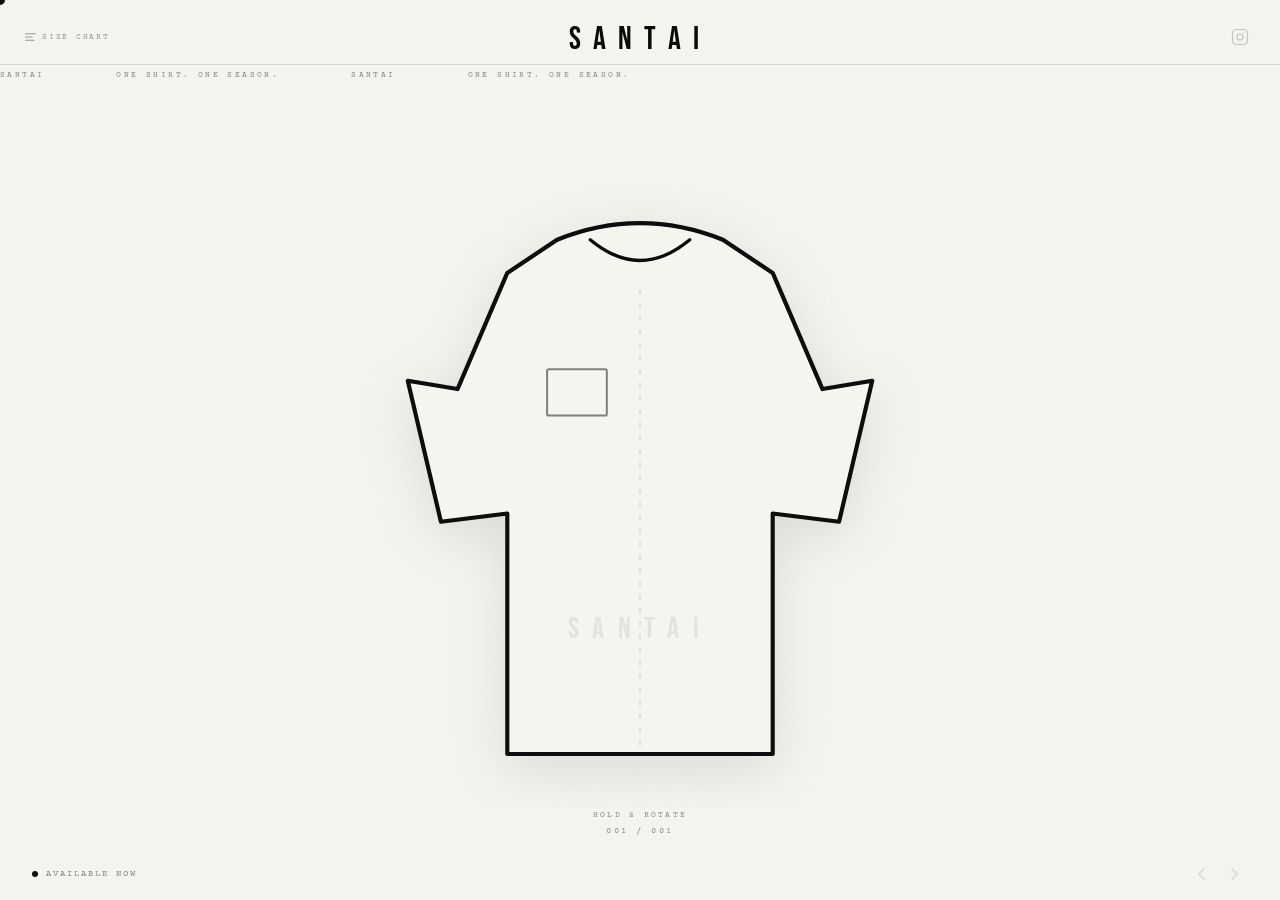
==== index.html @ f837df2d "Update index.html" ====
<!DOCTYPE html>
<html lang="en">
<head>
<meta charset="UTF-8"/>
<meta name="viewport" content="width=device-width, initial-scale=1.0"/>
<title>SANTAI</title>
  <link rel="icon" type="image/png" href="[data-uri]"/>
<link rel="preconnect" href="https://fonts.googleapis.com">
<link rel="preconnect" href="https://fonts.gstatic.com" crossorigin>
<link rel="preconnect" href="https://iddwjrusnkvblezkrqjz.supabase.co">
<link href="https://fonts.googleapis.com/css2?family=Cormorant+Garamond:ital,wght@0,300;0,400;1,300&family=Bebas+Neue&family=Courier+Prime&display=swap" rel="stylesheet" media="print" onload="this.media='all'">
<noscript><link href="https://fonts.googleapis.com/css2?family=Cormorant+Garamond:ital,wght@0,300;0,400;1,300&family=Bebas+Neue&family=Courier+Prime&display=swap" rel="stylesheet"></noscript>
<style>
*,*::before,*::after{box-sizing:border-box;margin:0;padding:0}
:root{--bg:#f5f5f0;--fg:#0a0a0a;--mid:#888;--border:rgba(0,0,0,0.12);--header-h:96px;--footer-h:52px;--ticker-h:22px}
html,body{width:100%;height:100%;overflow:hidden;cursor:none;font-family:'Courier Prime',monospace;background:var(--bg);color:var(--fg)}

#cursor{position:fixed;top:0;left:0;z-index:9999;width:10px;height:10px;background:var(--fg);border-radius:50%;pointer-events:none;transform:translate(-50%,-50%);transition:width .2s,height .2s,background .25s,border .2s}
#cursor.drag{width:44px;height:44px;background:transparent;border:1.5px solid var(--fg)}
#cursor.press{width:5px;height:5px}
@media(pointer:coarse){#cursor{display:none}}

#site-bg-layer{position:fixed;inset:0;z-index:0;background-size:cover;background-position:center;opacity:0;transition:opacity .7s;pointer-events:none}
#site-bg-layer.on{opacity:1}
#hold-bg-layer{position:fixed;inset:0;z-index:1;background-size:cover;background-position:center;opacity:0;transition:opacity .35s;pointer-events:none}
#hold-bg-layer.on{opacity:1}

.grain{position:fixed;inset:0;z-index:2;pointer-events:none;opacity:.032;background-image:url("data:image/svg+xml,%3Csvg viewBox='0 0 256 256' xmlns='http://www.w3.org/2000/svg'%3E%3Cfilter id='n'%3E%3CfeTurbulence type='fractalNoise' baseFrequency='.9' numOctaves='4' stitchTiles='stitch'/%3E%3C/filter%3E%3Crect width='100%25' height='100%25' filter='url(%23n)'/%3E%3C/svg%3E");background-size:128px}

/* ── HEADER ── */
header{
  position:fixed;top:0;left:0;right:0;z-index:200;
  height:var(--header-h);
  display:flex;flex-direction:column;align-items:stretch;justify-content:center;
  gap:0;
  padding:0;
  animation:fadeUp .9s .1s both;
}
.logo-row{
  display:flex;align-items:center;justify-content:center;
  position:relative;
  padding:14px 24px 8px;
}
.logo-wrap{display:flex;align-items:center;justify-content:center}
.logo-text{font-family:'Bebas Neue',sans-serif;font-size:clamp(22px,3vw,32px);letter-spacing:.38em;line-height:1}
.logo-img{max-height:36px;max-width:150px;object-fit:contain;display:none}
.logo-img.show{display:block}
.header-ig{
  position:absolute;right:24px;top:50%;transform:translateY(-50%);
  display:flex;align-items:center;justify-content:center;
  width:32px;height:32px;
  color:var(--fg);opacity:.45;
  transition:opacity .2s;
  cursor:pointer;
  text-decoration:none;
}
.header-ig:hover{opacity:1}
.header-ig svg{display:block;pointer-events:none}
.header-sz{
  position:absolute;left:24px;top:50%;transform:translateY(-50%);
  display:flex;align-items:center;gap:5px;
  font-size:8px;letter-spacing:.22em;text-transform:uppercase;
  color:var(--fg);opacity:.4;
  transition:opacity .2s;
  cursor:pointer;
  text-decoration:none;
  white-space:nowrap;
}
.header-sz:hover{opacity:1}

/* ── HEADER TICKER (inside header, under logo) ── */
.header-ticker-wrap{
  width:100%;overflow:hidden;
  border-top:1px solid var(--border);
  padding:4px 0;
  height:var(--ticker-h);
  display:flex;align-items:center;
  pointer-events:none;
}
.header-ticker-track{display:flex;gap:72px;animation:ticker 22s linear infinite;width:max-content}
.header-ticker-item{font-size:8px;letter-spacing:.3em;text-transform:uppercase;color:var(--mid);white-space:nowrap}

/* ── FOOTER ── */
footer{
  position:fixed;bottom:0;left:0;right:0;z-index:200;
  height:var(--footer-h);
  display:flex;align-items:center;justify-content:space-between;
  padding:0 32px;
  animation:fadeUp .9s .5s both;
}
.avail-wrap{display:flex;align-items:center;gap:8px;font-size:9px;letter-spacing:.22em;text-transform:uppercase;color:var(--mid)}
.avail-dot{width:6px;height:6px;border-radius:50%;background:var(--fg);animation:blink 2s infinite;flex-shrink:0}
@keyframes blink{0%,100%{opacity:1}50%{opacity:.15}}
.dots{display:flex;gap:8px;align-items:center}
.dot{width:5px;height:5px;border-radius:50%;background:var(--fg);opacity:.22;transition:opacity .3s,transform .3s;cursor:none}
.dot.active{opacity:1;transform:scale(1.5)}

/* ── ARROW NAV ── */
.nav-wrap{display:flex;align-items:center;gap:16px}
.nav-arrows{display:flex;align-items:center;gap:4px}
.nav-btn{
  background:none;border:none;padding:0;
  width:28px;height:28px;
  display:flex;align-items:center;justify-content:center;
  cursor:none;color:var(--fg);
  opacity:.35;transition:opacity .2s;
  flex-shrink:0;
}
.nav-btn:hover{opacity:1}
.nav-btn:disabled{opacity:.12;cursor:not-allowed}
.nav-btn svg{display:block;pointer-events:none}

/* ── STAGE ── */
.stage{
  position:fixed;
  top:var(--header-h);
  left:0;right:0;
  bottom:var(--footer-h);
  z-index:10;
  overflow:hidden;
  animation:fadeUp 1.1s .3s both;
}
.swipe-cont{
  width:100%;height:100%;
  position:relative;overflow:hidden;
  display:flex;align-items:center;
}
.track{
  display:flex;
  align-items:center;
  height:100%;
  will-change:transform;
}

/* ── SLIDE ── */
.slide{
  flex-shrink:0;
  height:100%;
  overflow:hidden;
  display:flex;
  align-items:center;
  justify-content:center;
}

/* ── SHIRT WRAPPER ── */
.shirt-section{
  width:100%;
  height:100%;
  min-height:100%;
  display:flex;
  align-items:center;
  justify-content:center;
  flex-shrink:0;
  position:relative;
}
.shirt-wrap{
  position:relative;
  height:calc(100vh - var(--header-h) - var(--footer-h));
  width:min(100vw, calc((100vh - var(--header-h) - var(--footer-h)) * 0.75));
  max-width:800px;
  user-select:none;
}
.shirt-img{
  position:absolute;inset:0;
  width:100%;height:100%;
  object-fit:contain;display:block;
  pointer-events:none;
  transition:none;
  filter:none;
  will-change:transform;
}
.shirt-front{
  position:absolute;inset:0;
  width:100%;height:100%;
  object-fit:contain;display:block;
  pointer-events:none;
  will-change:transform;
}
.shirt-back{
  position:absolute;inset:0;
  width:100%;height:100%;
  object-fit:contain;display:block;
  pointer-events:none;
  opacity:0;
  will-change:transform;
}
.shirt-wrap.held .shirt-img,
.shirt-wrap.held .shirt-front,
.shirt-wrap.held .shirt-back{
  filter:brightness(.9);
}
.ring{display:none}
.deg-el{
  position:absolute;bottom:-28px;left:50%;transform:translateX(-50%);
  font-size:9px;letter-spacing:.2em;color:var(--mid);text-transform:uppercase;
  opacity:0;transition:opacity .3s;white-space:nowrap;pointer-events:none;
}
.shirt-wrap.dragging .deg-el{opacity:1}

/* article counter — absolute inside shirt-wrap at bottom */
.art-counter{
  position:absolute;
  bottom:12px;
  left:50%;transform:translateX(-50%);
  font-size:9px;letter-spacing:.28em;text-transform:uppercase;color:var(--mid);
  white-space:nowrap;pointer-events:none;
  transition:opacity .3s;
  z-index:5;
}
.shirt-wrap.dragging .art-counter{opacity:0}

/* ── SIZE CHART — desktop table ── */
.sz{width:100%;border-collapse:collapse;font-size:9px;letter-spacing:.15em;text-transform:uppercase;color:rgba(245,245,240,.7)}
.sz th{border-bottom:1px solid rgba(245,245,240,.18);padding:5px 0;text-align:left;font-weight:normal;color:rgba(245,245,240,.38)}
.sz td{padding:5px 0;border-bottom:1px solid rgba(245,245,240,.07)}
.sz tr:last-child td{border-bottom:none}
.sz-cards{display:none}

/* ── SIZE CHART — mobile stacked cards ── */
@media(max-width:540px){
  .sz{display:none}
  .sz-cards{
    display:flex;flex-wrap:wrap;gap:6px;width:100%;
  }
  .sz-card{
    flex:1 1 calc(50% - 6px);
    border:1px solid rgba(245,245,240,.15);
    padding:8px 10px;
    min-width:0;
  }
  .sz-card-size{
    font-family:'Bebas Neue',sans-serif;
    font-size:16px;letter-spacing:.2em;
    color:rgba(245,245,240,.9);
    line-height:1;margin-bottom:5px;
  }
  .sz-card-row{
    font-size:8px;letter-spacing:.15em;text-transform:uppercase;
    color:rgba(245,245,240,.45);
    display:flex;justify-content:space-between;
    padding:2px 0;
  }
  .sz-card-row span:last-child{color:rgba(245,245,240,.75)}
}

/* ── DETAIL PANEL (overlay on shirt, shown on hold) ── */
.detail-panel{
  position:absolute;inset:0;
  display:flex;flex-direction:column;justify-content:flex-end;
  padding:26px;
  background:linear-gradient(to top,rgba(10,10,10,.83) 0%,rgba(10,10,10,0) 65%);
  opacity:0;pointer-events:none;
  transition:opacity .25s;
  overflow-y:auto;
}
.shirt-wrap.held .detail-panel{opacity:1}
.p-title{font-family:'Bebas Neue',sans-serif;font-size:clamp(22px,4vw,32px);letter-spacing:.25em;color:#f5f5f0;line-height:1;margin-bottom:4px}
.p-sub{font-size:9px;letter-spacing:.22em;text-transform:uppercase;color:rgba(245,245,240,.5);margin-bottom:14px}
.p-desc{font-family:'Cormorant Garamond',serif;font-size:13px;line-height:1.65;color:rgba(245,245,240,.85);margin-bottom:16px}
.sz{width:100%;border-collapse:collapse;font-size:9px;letter-spacing:.15em;text-transform:uppercase;color:rgba(245,245,240,.7)}
.sz th{border-bottom:1px solid rgba(245,245,240,.18);padding:5px 0;text-align:left;font-weight:normal;color:rgba(245,245,240,.38)}
.sz td{padding:5px 0;border-bottom:1px solid rgba(245,245,240,.07)}
.sz tr:last-child td{border-bottom:none}

@keyframes ticker{from{transform:translateX(0)}to{transform:translateX(-50%)}}

/* ── HOLD ROTATE HINT ── */
.hold-hint{
  position:absolute;
  bottom:28px;left:50%;transform:translateX(-50%);
  font-size:8px;letter-spacing:.28em;text-transform:uppercase;
  color:var(--mid);white-space:nowrap;pointer-events:none;
  animation:hintBlink 3s ease-in-out infinite;
  transition:opacity .6s ease;
}
.hold-hint.hidden{opacity:0;pointer-events:none}
@keyframes hintBlink{0%,100%{opacity:.35}50%{opacity:.12}}
@keyframes fadeUp{from{opacity:0;transform:translateY(16px)}to{opacity:1;transform:translateY(0)}}

/* ── LOADING ── */
#loading-screen{position:fixed;inset:0;z-index:2000;background:var(--bg);display:flex;flex-direction:column;align-items:center;justify-content:center;gap:16px;transition:opacity .6s}
#loading-screen.fade{opacity:0;pointer-events:none}
.loading-logo{font-family:'Bebas Neue',sans-serif;font-size:32px;letter-spacing:.4em;color:var(--fg)}
.loading-bar-wrap{width:120px;height:1px;background:rgba(0,0,0,.1)}
.loading-bar{height:1px;background:var(--fg);width:0%;transition:width .4s ease}

/* ── PASSWORD GATE ── */
#pw-gate{position:fixed;inset:0;z-index:1000;background:#0a0a0a;display:none;flex-direction:column;align-items:center;justify-content:center}
#pw-gate.open{display:flex}
.pw-logo{font-family:'Bebas Neue',sans-serif;font-size:28px;letter-spacing:.4em;color:#f5f5f0;margin-bottom:8px}
.pw-sub{font-size:8px;letter-spacing:.3em;text-transform:uppercase;color:#444;margin-bottom:48px}
.pw-field{background:rgba(255,255,255,.05);border:1px solid rgba(255,255,255,.15);color:#f5f5f0;padding:12px 18px;font-family:'Courier Prime',monospace;font-size:14px;outline:none;width:260px;text-align:center;letter-spacing:.15em;transition:border-color .2s}
.pw-field:focus{border-color:rgba(255,255,255,.5)}
.pw-btn{margin-top:14px;width:260px;padding:13px;background:#f5f5f0;color:#0a0a0a;border:none;font-family:'Bebas Neue',sans-serif;font-size:15px;letter-spacing:.3em;cursor:pointer;transition:opacity .2s}
.pw-btn:hover{opacity:.8}
.pw-err{font-size:9px;letter-spacing:.2em;text-transform:uppercase;color:#e74c3c;margin-top:12px;opacity:0;transition:opacity .3s}
.pw-err.show{opacity:1}

/* ── CMS ── */
#cms-overlay{position:fixed;inset:0;z-index:600;display:none;align-items:stretch}
#cms-overlay.open{display:flex}
#cms-backdrop{flex:1;background:rgba(0,0,0,.45);backdrop-filter:blur(4px);cursor:none}
#cms-panel{width:min(460px,96vw);background:#0a0a0a;color:#f5f5f0;overflow-y:auto;padding:40px 32px 80px;animation:slideIn .35s ease}
@keyframes slideIn{from{transform:translateX(100%)}to{transform:translateX(0)}}
.cms-hdr{display:flex;align-items:center;justify-content:space-between;margin-bottom:36px}
.cms-ttl{font-family:'Bebas Neue',sans-serif;font-size:22px;letter-spacing:.3em}
.cms-x{background:none;border:none;color:#f5f5f0;font-size:20px;cursor:pointer;opacity:.5;transition:opacity .2s;font-family:'Courier Prime',monospace}
.cms-x:hover{opacity:1}
.cms-sec{margin-bottom:28px}
.cms-sec-lbl{font-size:8px;letter-spacing:.3em;text-transform:uppercase;color:#888;margin-bottom:12px;border-bottom:1px solid rgba(255,255,255,.08);padding-bottom:8px}
.cms-fld{margin-bottom:14px}
.cms-fld label{display:block;font-size:9px;letter-spacing:.2em;text-transform:uppercase;color:#888;margin-bottom:5px}
.cms-fld input[type=text],.cms-fld textarea,.cms-fld input[type=password]{width:100%;background:rgba(255,255,255,.05);border:1px solid rgba(255,255,255,.12);color:#f5f5f0;padding:9px 11px;font-family:'Courier Prime',monospace;font-size:12px;outline:none;resize:vertical;transition:border-color .2s}
.cms-fld input:focus,.cms-fld textarea:focus{border-color:rgba(255,255,255,.4)}
.cms-select{width:100%;background:#1a1a1a;border:1px solid rgba(255,255,255,.2);color:#f5f5f0;padding:9px 11px;font-family:'Courier Prime',monospace;font-size:12px;outline:none;cursor:pointer;appearance:none;-webkit-appearance:none;background-image:url("data:image/svg+xml,%3Csvg xmlns='http://www.w3.org/2000/svg' width='12' height='8' viewBox='0 0 12 8'%3E%3Cpath d='M1 1l5 5 5-5' stroke='%23888' stroke-width='1.5' fill='none' stroke-linecap='round'/%3E%3C/svg%3E");background-repeat:no-repeat;background-position:right 12px center;padding-right:32px;}
.cms-select:focus{border-color:rgba(255,255,255,.4)}
.cms-select option{background:#1a1a1a;color:#f5f5f0;padding:8px}
.compress-note{font-size:8px;letter-spacing:.1em;color:#555;margin-top:4px}
.up-btn{display:flex;align-items:center;gap:10px;background:rgba(255,255,255,.06);border:1px dashed rgba(255,255,255,.2);color:#f5f5f0;padding:11px 16px;font-family:'Courier Prime',monospace;font-size:10px;letter-spacing:.15em;text-transform:uppercase;cursor:pointer;width:100%;justify-content:center;transition:background .2s,border-color .2s}
.up-btn:hover{background:rgba(255,255,255,.1);border-color:rgba(255,255,255,.4)}
.up-btn input{display:none}
.prev-thumb{width:100%;height:110px;object-fit:cover;margin-top:8px;border:1px solid rgba(255,255,255,.08);display:none}
.prev-thumb.show{display:block}
.art-tabs{display:flex;gap:6px;margin-bottom:14px;flex-wrap:wrap}
.art-tab{font-size:8px;letter-spacing:.2em;text-transform:uppercase;padding:5px 12px;border:1px solid rgba(255,255,255,.15);background:none;color:#888;cursor:pointer;transition:all .2s}
.art-tab.active{background:#f5f5f0;color:#0a0a0a;border-color:#f5f5f0}
.art-sort-row{display:flex;align-items:center;gap:4px;margin-bottom:14px;flex-wrap:wrap}
.art-sort-item{display:flex;align-items:center;gap:0;border:1px solid rgba(255,255,255,.15);overflow:hidden}
.art-sort-label{font-size:8px;letter-spacing:.15em;text-transform:uppercase;color:#888;padding:5px 10px;cursor:pointer;transition:all .2s;white-space:nowrap}
.art-sort-label.active{background:#f5f5f0;color:#0a0a0a}
.sort-btn{background:none;border:none;border-left:1px solid rgba(255,255,255,.15);color:#888;padding:5px 7px;cursor:pointer;font-size:10px;line-height:1;transition:color .2s}
.sort-btn:hover{color:#f5f5f0}
.sort-btn:disabled{opacity:.2;cursor:not-allowed}
.add-art-btn{width:100%;padding:9px;background:none;color:#888;border:1px dashed rgba(255,255,255,.15);font-family:'Courier Prime',monospace;font-size:9px;letter-spacing:.2em;text-transform:uppercase;cursor:pointer;transition:all .2s;margin-bottom:16px}
.add-art-btn:hover{color:#f5f5f0;border-color:rgba(255,255,255,.4)}
.save-btn{width:100%;padding:13px;background:#f5f5f0;color:#0a0a0a;border:none;font-family:'Bebas Neue',sans-serif;font-size:16px;letter-spacing:.3em;cursor:pointer;transition:opacity .2s;margin-top:6px}
.save-btn:hover{opacity:.8}
.save-btn:disabled{opacity:.4;cursor:not-allowed}
.save-confirm{font-size:9px;letter-spacing:.2em;text-transform:uppercase;color:#2ecc71;text-align:center;margin-top:10px;opacity:0;transition:opacity .4s}
.save-confirm.show{opacity:1}
.save-err{font-size:9px;letter-spacing:.15em;color:#e74c3c;text-align:center;margin-top:10px;opacity:0;transition:opacity .4s;word-break:break-word}
.save-err.show{opacity:1}
.del-art-btn{width:100%;padding:10px;background:none;color:#e74c3c;border:1px solid rgba(231,76,60,.3);font-family:'Courier Prime',monospace;font-size:9px;letter-spacing:.2em;text-transform:uppercase;cursor:pointer;transition:all .2s;margin-top:8px}
.del-art-btn:hover{background:rgba(231,76,60,.12);border-color:#e74c3c}
.ghost-btn{width:100%;padding:9px;background:none;color:#888;border:1px solid rgba(255,255,255,.12);font-family:'Courier Prime',monospace;font-size:9px;letter-spacing:.2em;text-transform:uppercase;cursor:pointer;transition:all .2s;margin-top:6px}
.ghost-btn:hover{color:#f5f5f0;border-color:rgba(255,255,255,.35)}
.pw-row{display:flex;gap:8px;align-items:flex-end}
.pw-row .cms-fld{flex:1;margin-bottom:0}
.pw-change-btn{padding:9px 14px;background:rgba(255,255,255,.08);border:1px solid rgba(255,255,255,.2);color:#f5f5f0;font-family:'Courier Prime',monospace;font-size:9px;letter-spacing:.15em;text-transform:uppercase;cursor:pointer;white-space:nowrap;transition:all .2s;flex-shrink:0}
.pw-change-btn:hover{background:rgba(255,255,255,.15)}
.spinner{display:inline-block;width:12px;height:12px;border:2px solid rgba(10,10,10,.2);border-top-color:#0a0a0a;border-radius:50%;animation:spin .7s linear infinite;vertical-align:middle;margin-right:6px}
@keyframes spin{to{transform:rotate(360deg)}}

/* mobile tweaks */
@media(max-width:600px){
  :root{--header-h:80px;--footer-h:44px}
  .shirt-wrap{
    height:calc(100vh - var(--header-h) - var(--footer-h));
    width:min(100vw, calc((100vh - var(--header-h) - var(--footer-h)) * 0.75));
    max-width:100vw;
  }
  footer{padding:0 20px}
  .logo-wrap{padding:10px 16px 6px}
}
</style>
</head>
<body>

<div id="cursor"></div>
<div id="site-bg-layer"></div>
<div id="hold-bg-layer"></div>
<div class="grain"></div>

<!-- LOADING -->
<div id="loading-screen">
  <div class="loading-logo">SANTAI</div>
  <div class="loading-bar-wrap"><div class="loading-bar" id="loading-bar"></div></div>
</div>

<!-- HEADER -->
<header>
  <div class="logo-row">
    <a class="header-sz" href="sizechart.html">
      <svg width="13" height="13" viewBox="0 0 16 16" fill="none" stroke="currentColor" stroke-width="1.5" stroke-linecap="round"><path d="M2 4h12M2 8h8M2 12h10"/></svg>
      Size Chart
    </a>
    <div class="logo-wrap">
      <img class="logo-img" id="logoImg" src="" alt="SANTAI" loading="eager"/>
      <div class="logo-text" id="logoText">SANTAI</div>
    </div>
    <a class="header-ig" id="igLink" href="#" target="_blank" rel="noopener" aria-label="Instagram">
      <svg width="18" height="18" viewBox="0 0 24 24" fill="none" stroke="currentColor" stroke-width="1.6" stroke-linecap="round" stroke-linejoin="round">
        <rect x="2" y="2" width="20" height="20" rx="5" ry="5"/>
        <circle cx="12" cy="12" r="4"/>
        <circle cx="17.5" cy="6.5" r="0.8" fill="currentColor" stroke="none"/>
      </svg>
    </a>
  </div>
  <div class="header-ticker-wrap">
    <div class="header-ticker-track" id="tickerTrack"></div>
  </div>
</header>

<!-- STAGE -->
<div class="stage" id="stage">
  <div class="swipe-cont" id="swipeCont">
    <div class="track" id="track"></div>
  </div>
</div>

<!-- FOOTER -->
<footer>
  <div class="avail-wrap"><div class="avail-dot"></div><span id="availTxt">—</span></div>
  <div class="nav-wrap">
    <div class="dots" id="dotsEl"></div>
    <div class="nav-arrows">
      <button class="nav-btn" id="navPrev" aria-label="Previous">
        <svg width="16" height="16" viewBox="0 0 16 16" fill="none"><path d="M10 3L5 8l5 5" stroke="currentColor" stroke-width="1.5" stroke-linecap="round" stroke-linejoin="round"/></svg>
      </button>
      <button class="nav-btn" id="navNext" aria-label="Next">
        <svg width="16" height="16" viewBox="0 0 16 16" fill="none"><path d="M6 3l5 5-5 5" stroke="currentColor" stroke-width="1.5" stroke-linecap="round" stroke-linejoin="round"/></svg>
      </button>
    </div>
  </div>
</footer>

<!-- PASSWORD GATE -->
<div id="pw-gate">
  <div class="pw-logo">SANTAI</div>
  <div class="pw-sub">CMS — Editor Access</div>
  <input class="pw-field" id="pw-input" type="password" placeholder="Enter password" autocomplete="off"/>
  <button class="pw-btn" id="pw-submit">ENTER</button>
  <div class="pw-err" id="pw-err">Incorrect password</div>
</div>

<!-- CMS PANEL -->
<div id="cms-overlay">
  <div id="cms-backdrop"></div>
  <div id="cms-panel">
    <div class="cms-hdr">
      <div class="cms-ttl">SANTAI CMS</div>
      <button class="cms-x" id="cms-x">✕</button>
    </div>

    <div class="cms-sec">
      <div class="cms-sec-lbl">Global Settings</div>
      <div class="cms-fld">
        <label>Site Logo (replaces text wordmark)</label>
        <label class="up-btn">↑ Upload Logo<input type="file" id="f-logo" accept="image/*"></label>
        <div class="compress-note">Auto-compressed to ≤200KB on upload</div>
        <img class="prev-thumb" id="pv-logo"/>
        <button class="ghost-btn" id="remove-logo-btn">✕ Remove Logo — Use Text</button>
      </div>
      <div class="cms-fld"><label>Instagram URL</label><input type="text" id="g-ig-url" placeholder="https://instagram.com/yourbrand"/></div>
      <div class="cms-fld"><label>Running Text (separate with |)</label><textarea id="g-ticker" rows="3"></textarea></div>
      <div class="cms-fld">
        <label>Size Chart (S,chest,length,shoulder — one per line)</label>
        <textarea id="g-size-chart" rows="6" placeholder="S,104,72,48&#10;M,110,75,51&#10;L,116,78,54&#10;XL,122,81,57"></textarea>
        <div class="compress-note">This is the global size chart shown at /sizechart</div>
      </div>
      <div class="cms-fld">
        <label>Site Background Image</label>
        <label class="up-btn">↑ Upload Site Background<input type="file" id="f-site-bg" accept="image/*"></label>
        <div class="compress-note">Auto-compressed to ≤800KB on upload</div>
        <img class="prev-thumb" id="pv-site-bg"/>
        <button class="ghost-btn" id="remove-site-bg-btn">✕ Remove Background</button>
      </div>
    </div>

    <div class="cms-sec">
      <div class="cms-sec-lbl">Change CMS Password</div>
      <div class="pw-row">
        <div class="cms-fld"><label>New Password</label><input type="password" id="g-new-pw" placeholder="New password"/></div>
        <button class="pw-change-btn" id="change-pw-btn">Update</button>
      </div>
    </div>

    <div class="cms-sec">
      <div class="cms-sec-lbl">Articles — drag to reorder</div>
      <div class="art-sort-row" id="artTabs"></div>
      <button class="add-art-btn" id="addArtBtn">+ Add Article</button>
      <div id="artEditor">
        <div class="cms-fld"><label>Shirt Name</label><input type="text" id="a-name"/></div>
        <div class="cms-fld"><label>Subtitle</label><input type="text" id="a-sub"/></div>
        <div class="cms-fld">
          <label>Availability Status</label>
          <select id="a-avail" class="cms-select">
            <option value="Available Now">Available Now</option>
            <option value="Running Low">Running Low</option>
            <option value="Sold Out">Sold Out</option>
          </select>
        </div>
        <div class="cms-fld"><label>Description</label><textarea id="a-desc" rows="3"></textarea></div>
        <div class="cms-fld">
          <label>Shirt Image (Front)</label>
          <label class="up-btn">↑ Upload Shirt Image<input type="file" id="f-shirt" accept="image/*"></label>
          <div class="compress-note">Auto-compressed to ≤600KB, max 1400px on upload</div>
          <img class="prev-thumb" id="pv-shirt"/>
        </div>
        <div class="cms-fld">
          <label>Shirt Image (Back) — shown after 180° rotation</label>
          <label class="up-btn">↑ Upload Back of Shirt<input type="file" id="f-shirt-back" accept="image/*"></label>
          <div class="compress-note">Auto-compressed to ≤600KB on upload</div>
          <img class="prev-thumb" id="pv-shirt-back"/>
        </div>
        <div class="cms-fld">
          <label>Hold Audio — loops while holding</label>
          <label class="up-btn">↑ Upload Audio File (mp3/ogg)<input type="file" id="f-audio" accept="audio/*"></label>
          <div class="compress-note" id="audio-note"></div>
        </div>
        <div class="cms-fld">
          <label>Hold Background Image</label>
          <label class="up-btn">↑ Upload Hold Background<input type="file" id="f-hold-bg" accept="image/*"></label>
          <div class="compress-note">Auto-compressed to ≤800KB on upload</div>
          <img class="prev-thumb" id="pv-hold-bg"/>
        </div>
        <div class="cms-fld"><label>Hold Background Color (fallback, e.g. #1a1a2e)</label><input type="text" id="a-hold-color" placeholder="#1a1a2e"/></div>
        <div class="cms-fld"><label>Size Chart (S,chest,length,shoulder — one per line)</label><textarea id="a-sizes" rows="4"></textarea></div>
        <button class="save-btn" id="saveBtn">SAVE ALL CHANGES</button>
        <div class="save-confirm" id="save-confirm">✓ Saved — live for everyone</div>
        <div class="save-err" id="save-err"></div>
        <button class="del-art-btn" id="delArtBtn">✕ Delete This Article</button>
      </div>
    </div>
  </div>
</div>

<script>
/* ══════════════════════════
   SUPABASE
══════════════════════════ */
const SB_URL = 'https://iddwjrusnkvblezkrqjz.supabase.co';
const SB_KEY = 'eyJhbGciOiJIUzI1NiIsInR5cCI6IkpXVCJ9.eyJpc3MiOiJzdXBhYmFzZSIsInJlZiI6ImlkZHdqcnVzbmt2YmxlemtycWp6Iiwicm9sZSI6ImFub24iLCJpYXQiOjE3NzM4NDg2NTYsImV4cCI6MjA4OTQyNDY1Nn0.Z_5QInMfYMbOY8HRz9omb-3LBKS4bU3V6q_-ESbgQW4';
const BUCKET = 'santai-assets';
const PW_KEY = 'santai_cms_pw';
const H = { 'apikey':SB_KEY,'Authorization':`Bearer ${SB_KEY}`,'Content-Type':'application/json' };

async function sbGet(t,q=''){ const r=await fetch(`${SB_URL}/rest/v1/${t}?${q}`,{headers:H}); if(!r.ok) throw new Error(await r.text()); return r.json(); }
async function sbPatch(t,q,b){ const r=await fetch(`${SB_URL}/rest/v1/${t}?${q}`,{method:'PATCH',headers:{...H,'Prefer':'return=representation'},body:JSON.stringify(b)}); if(!r.ok) throw new Error(await r.text()); return r.json(); }
async function sbPost(t,b){ const r=await fetch(`${SB_URL}/rest/v1/${t}`,{method:'POST',headers:{...H,'Prefer':'return=representation'},body:JSON.stringify(b)}); if(!r.ok) throw new Error(await r.text()); return r.json(); }
async function sbDelete(t,q){ const r=await fetch(`${SB_URL}/rest/v1/${t}?${q}`,{method:'DELETE',headers:H}); if(!r.ok) throw new Error(await r.text()); }

async function uploadFile(blob, path){
  const check = await fetch(`${SB_URL}/storage/v1/object/info/public/${BUCKET}/${path}`,{headers:{apikey:SB_KEY,Authorization:`Bearer ${SB_KEY}`}});
  const method = check.ok ? 'PUT' : 'POST';
  const res = await fetch(`${SB_URL}/storage/v1/object/${BUCKET}/${path}`,{method,headers:{apikey:SB_KEY,Authorization:`Bearer ${SB_KEY}`},body:blob});
  if(!res.ok) throw new Error(await res.text());
  return `${SB_URL}/storage/v1/object/public/${BUCKET}/${path}?t=${Date.now()}`;
}

/* ══════════════════════════
   IMAGE COMPRESSION
   Resizes + compresses image before upload using Canvas
   maxW/maxH = max dimension in px, quality = JPEG quality 0-1, maxKB = size cap
══════════════════════════ */
function compressImage(file, { maxW=1400, maxH=1400, quality=0.82, maxKB=600 }={}){
  return new Promise((resolve)=>{
    const img = new Image();
    const url = URL.createObjectURL(file);
    img.onload = ()=>{
      URL.revokeObjectURL(url);
      let {width:w, height:h} = img;
      // scale down if needed
      const ratio = Math.min(1, maxW/w, maxH/h);
      w = Math.round(w*ratio);
      h = Math.round(h*ratio);
      const canvas = document.createElement('canvas');
      canvas.width = w; canvas.height = h;
      const ctx = canvas.getContext('2d');
      ctx.drawImage(img, 0, 0, w, h);
      // try reducing quality until under maxKB
      let q = quality;
      const tryCompress = ()=>{
        canvas.toBlob(blob=>{
          if(!blob){ resolve(file); return; }
          if(blob.size > maxKB*1024 && q > 0.4){
            q -= 0.08;
            tryCompress();
          } else {
            // keep original extension for PNGs with transparency, else jpeg
            const useJpeg = file.type !== 'image/png';
            const ext = useJpeg ? 'jpg' : 'png';
            const name = file.name.replace(/\.[^.]+$/, '') + '_opt.' + ext;
            resolve(new File([blob], name, { type: useJpeg ? 'image/jpeg' : 'image/png' }));
          }
        }, file.type === 'image/png' ? 'image/png' : 'image/jpeg', q);
      };
      tryCompress();
    };
    img.onerror = ()=>resolve(file); // fallback: use original
    img.src = url;
  });
}

function getPassword(){ return localStorage.getItem(PW_KEY)||'santai2025'; }
function setPassword(pw){ localStorage.setItem(PW_KEY,pw); }

/* ══════════════════════════
   STATE
══════════════════════════ */
let globalData={}, articles=[], curIdx=0, cmsIdx=0;
let pendingFiles={ logo:null, siteBg:null, shirtImg:null, shirtBack:null, holdBg:null, audio:null };

/* ══════════════════════════
   LOAD — stale-while-revalidate
   Shows cached data instantly, then refreshes from Supabase in background
══════════════════════════ */
const CACHE_KEY = 'santai_cache_v1';

async function loadData(){
  setBar(20);
  // 1. Try cache first — render instantly if available
  try {
    const cached = localStorage.getItem(CACHE_KEY);
    if(cached){
      const { g, a } = JSON.parse(cached);
      globalData = g; articles = a;
      setBar(60);
      applyGlobal(); renderTrack(); applyArticleStatus(); hideLoading();
    }
  } catch(e){}

  // 2. Always fetch fresh from Supabase in background
  try {
    const [g,a] = await Promise.all([
      sbGet('santai_global','id=eq.1'),
      sbGet('santai_articles','order=sort_order.asc')
    ]);
    const newG = g[0]||{}, newA = a||[];
    // Only re-render if data actually changed
    if(JSON.stringify(newG)!==JSON.stringify(globalData) || JSON.stringify(newA)!==JSON.stringify(articles)){
      globalData = newG; articles = newA;
      applyGlobal(); renderTrack(); applyArticleStatus();
    }
    localStorage.setItem(CACHE_KEY, JSON.stringify({g:globalData, a:articles}));
    setBar(100);
    if(!document.getElementById('loading-screen').classList.contains('fade')) hideLoading();
  } catch(e){
    console.warn('Supabase fetch error:',e);
    if(!articles.length){
      globalData={ avail_text:'Available Now', ticker:'SANTAI|One Shirt. One Season.', site_bg:null, logo_img:null };
      articles=[{ id:1, sort_order:0, name:'The Void Shirt', sub:'SS25 — Drop 01', description:'Heavyweight 340gsm poplin.', shirt_img:null, hold_bg:null, hold_color:'#1a1a2e', sizes:'S,104,72,48\nM,110,75,51\nL,116,78,54\nXL,122,81,57' }];
      applyGlobal(); renderTrack(); applyArticleStatus(); hideLoading();
    }
  }
}

function setBar(p){ document.getElementById('loading-bar').style.width=p+'%'; }
function hideLoading(){
  setBar(100);
  setTimeout(()=>{ const s=document.getElementById('loading-screen'); s.classList.add('fade'); setTimeout(()=>s.style.display='none',650); },300);
}

/* ══════════════════════════
   CURSOR
══════════════════════════ */
const cur=document.getElementById('cursor');
document.addEventListener('mousemove',e=>{ cur.style.left=e.clientX+'px'; cur.style.top=e.clientY+'px'; });

/* ══════════════════════════
   CMS ROUTE
══════════════════════════ */
function checkRoute(){ window.location.hash==='#CMSedit'?document.getElementById('pw-gate').classList.add('open'):document.getElementById('pw-gate').classList.remove('open'); }
window.addEventListener('hashchange',checkRoute);
checkRoute();
document.getElementById('pw-submit').addEventListener('click',tryLogin);
document.getElementById('pw-input').addEventListener('keydown',e=>{ if(e.key==='Enter') tryLogin(); });
function tryLogin(){
  const v=document.getElementById('pw-input').value;
  if(v===getPassword()){ document.getElementById('pw-gate').classList.remove('open'); document.getElementById('pw-input').value=''; document.getElementById('pw-err').classList.remove('show'); openCMS(); }
  else { document.getElementById('pw-err').classList.add('show'); document.getElementById('pw-input').value=''; setTimeout(()=>document.getElementById('pw-err').classList.remove('show'),2400); }
}

/* ══════════════════════════
   BG LAYER
══════════════════════════ */
const siteBgLayer=document.getElementById('site-bg-layer');
const holdBgLayer=document.getElementById('hold-bg-layer');

/* ══════════════════════════
   SVG FALLBACK
══════════════════════════ */
function svgShirt(){
  return `<svg class="shirt-img" viewBox="0 0 340 420" xmlns="http://www.w3.org/2000/svg">
    <defs><filter id="shf"><feDropShadow dx="0" dy="8" stdDeviation="16" flood-opacity=".1"/></filter></defs>
    <path d="M90 90 L60 160 L30 155 L50 240 L90 235 L90 380 L250 380 L250 235 L290 240 L310 155 L280 160 L250 90 L220 70 Q170 50 120 70 Z" fill="#f5f5f0" stroke="#0a0a0a" stroke-width="2.5" stroke-linejoin="round" filter="url(#shf)"/>
    <path d="M140 70 Q170 95 200 70" fill="none" stroke="#0a0a0a" stroke-width="2" stroke-linecap="round"/>
    <path d="M90 90 L60 160" fill="none" stroke="#0a0a0a" stroke-width="1" stroke-dasharray="4 3" opacity=".3"/>
    <path d="M250 90 L280 160" fill="none" stroke="#0a0a0a" stroke-width="1" stroke-dasharray="4 3" opacity=".3"/>
    <rect x="114" y="148" width="36" height="28" rx="1" fill="none" stroke="#0a0a0a" stroke-width="1.2" opacity=".5"/>
    <line x1="170" y1="100" x2="170" y2="380" stroke="#0a0a0a" stroke-width=".6" stroke-dasharray="3 5" opacity=".18"/>
    <text x="170" y="310" text-anchor="middle" font-family="Bebas Neue,sans-serif" font-size="18" letter-spacing="8" fill="#0a0a0a" opacity=".07">SANTAI</text>
  </svg>`;
}
function szTable(s){
  if(!s||!s.trim()) return '';
  const rows=s.trim().split('\n').filter(Boolean).map(l=>{
    const[size,chest,length,shoulder]=l.split(',').map(x=>x.trim());
    return {size,chest,length,shoulder};
  });
  // Desktop table
  const tableRows=rows.map(r=>`<tr><td>${r.size||''}</td><td>${r.chest||''} cm</td><td>${r.length||''} cm</td><td>${r.shoulder||''} cm</td></tr>`).join('');
  const table=`<table class="sz"><thead><tr><th>Size</th><th>Chest</th><th>Length</th><th>Shoulder</th></tr></thead><tbody>${tableRows}</tbody></table>`;
  // Mobile stacked cards
  const cards=rows.map(r=>`
    <div class="sz-card">
      <div class="sz-card-size">${r.size||''}</div>
      <div class="sz-card-row"><span>Chest</span><span>${r.chest||''} cm</span></div>
      <div class="sz-card-row"><span>Length</span><span>${r.length||''} cm</span></div>
      <div class="sz-card-row"><span>Shoulder</span><span>${r.shoulder||''} cm</span></div>
    </div>`).join('');
  return table+`<div class="sz-cards">${cards}</div>`;
}

/* ══════════════════════════
   APPLY GLOBAL
══════════════════════════ */
function applyGlobal(){
  const g=globalData;
  const li=document.getElementById('logoImg'), lt=document.getElementById('logoText');
  if(g.logo_img){ li.src=g.logo_img; li.classList.add('show'); lt.style.display='none'; }
  else { li.classList.remove('show'); lt.style.display=''; }
  const items=(g.ticker||'SANTAI').split('|').filter(Boolean);
  document.getElementById('tickerTrack').innerHTML=[...items,...items].map(t=>`<span class="header-ticker-item">${t}</span>`).join('');
  if(g.site_bg){ siteBgLayer.style.backgroundImage=`url(${g.site_bg})`; siteBgLayer.classList.add('on'); }
  else siteBgLayer.classList.remove('on');
  // Instagram link — always visible, href updates if set
  const igEl=document.getElementById('igLink');
  if(g.ig_url && g.ig_url.trim()){ igEl.href=g.ig_url.trim(); igEl.style.opacity=''; }
  else { igEl.removeAttribute('href'); igEl.href='javascript:void(0)'; igEl.style.opacity='0.2'; }
}

function applyArticleStatus(){
  const art=articles[curIdx];
  const status = art ? (art.avail_status||'Available Now') : '—';
  document.getElementById('availTxt').textContent = status;
  const dot = document.querySelector('.avail-dot');
  if(!dot) return;
  if(status==='Sold Out'){ dot.style.background='#e74c3c'; }
  else if(status==='Running Low'){ dot.style.background='#e67e22'; }
  else { dot.style.background='var(--fg)'; }
}

/* ══════════════════════════
   RENDER TRACK
══════════════════════════ */
const trackEl=document.getElementById('track');

function getStageH(){
  return document.getElementById('stage').clientHeight;
}

function renderTrack(){
  trackEl.innerHTML='';
  const W=window.innerWidth, total=articles.length;
  articles.forEach((art,i)=>{
    const slide=document.createElement('div');
    slide.className='slide';
    slide.style.cssText=`width:${W}px;min-width:${W}px;max-width:${W}px;height:100%`;

    const shirtSection=document.createElement('div');
    shirtSection.className='shirt-section';
    shirtSection.style.height=getStageH()+'px';
    shirtSection.style.minHeight=getStageH()+'px';

    const wrap=document.createElement('div');
    wrap.className='shirt-wrap';

    // Front image (or SVG fallback)
    if(art.shirt_img){
      const img=document.createElement('img');
      img.className='shirt-img shirt-front'; img.src=art.shirt_img; img.draggable=false;
      img.loading= i===0 ? 'eager' : 'lazy'; img.decoding='async';
      wrap.appendChild(img);
    } else {
      const svgWrap=document.createElement('div');
      svgWrap.className='shirt-front'; svgWrap.style.cssText='width:100%;height:100%;position:absolute;inset:0';
      svgWrap.innerHTML=svgShirt(); wrap.appendChild(svgWrap);
    }

    // Back image (hidden initially, shown after 180°)
    if(art.shirt_back_img){
      const imgBack=document.createElement('img');
      imgBack.className='shirt-img shirt-back'; imgBack.src=art.shirt_back_img; imgBack.draggable=false;
      imgBack.loading='lazy'; imgBack.decoding='async';
      imgBack.style.cssText='position:absolute;inset:0;opacity:0;';
      wrap.appendChild(imgBack);
    }

    wrap.insertAdjacentHTML('beforeend',`
      <div class="ring"></div>
      <span class="deg-el">0°</span>
      <div class="detail-panel">
        <div class="p-title">${art.name||'Untitled'}</div>
        <div class="p-sub">${art.sub||''}</div>
        <p class="p-desc">${art.description||''}</p>
      </div>
      <div class="hold-hint">Hold &amp; Rotate</div>`);

    const counter=document.createElement('div');
    counter.className='art-counter';
    counter.textContent=String(i+1).padStart(3,'0')+' / '+String(total).padStart(3,'0');
    wrap.appendChild(counter);

    shirtSection.appendChild(wrap);
    slide.appendChild(shirtSection);
    trackEl.appendChild(slide);
    attachShirt(wrap, art);
  });
  setTrackPos(false);
  renderDots();
  updateArrows();
  applyArticleStatus();
}

/* ══════════════════════════
   SHIRT INTERACTION
══════════════════════════ */
function attachShirt(wrap, art){
  let dragging=false, held=false, sx=0, deg=0, htimer=null;
  let showingBack=false;
  const front = wrap.querySelector('.shirt-front') || wrap.querySelector('.shirt-img');
  const back  = wrap.querySelector('.shirt-back');
  const degEl = wrap.querySelector('.deg-el');
  const hint  = wrap.querySelector('.hold-hint');

  // Audio setup
  let audioEl=null;
  if(art.audio_url){
    audioEl=new Audio(art.audio_url);
    audioEl.loop=true;
    audioEl.preload='none';
  }

  function dismissHint(){ if(hint) hint.classList.add('hidden'); }

  function applyRot(d){
    const n=((d%360)+360)%360;
    const rad=(n*Math.PI)/180;
    const cx=Math.cos(rad), ab=Math.abs(cx);
    // At exactly the zero-crossing (scaleX≈0) swap faces
    const inBack = n>90 && n<270;
    if(inBack && !showingBack){
      showingBack=true;
      if(front){ front.style.opacity='0'; front.style.transform=''; }
      if(back)  back.style.opacity='1';
    } else if(!inBack && showingBack){
      showingBack=false;
      if(back){ back.style.opacity='0'; back.style.transform=''; }
      if(front) front.style.opacity='1';
    }
    // Mirror the scaleX for the back face (it's the reverse side)
    const transform=`scaleX(${cx<0?-ab:ab}) skewY(${Math.sin(rad)*4}deg)`;
    if(showingBack && back)   back.style.transform=transform;
    else if(front)            front.style.transform=transform;
    degEl.textContent=Math.round(n)+'°';
  }

  function startHold(){
    held=true; wrap.classList.add('held');
    dismissHint();
    if(art.hold_bg){
      holdBgLayer.style.background='';
      holdBgLayer.style.backgroundImage=`url(${art.hold_bg})`;
      holdBgLayer.classList.add('on');
    } else if(art.hold_color){
      holdBgLayer.style.backgroundImage='none';
      holdBgLayer.style.background=art.hold_color;
      holdBgLayer.classList.add('on');
    }
    // Start audio
    if(audioEl){ audioEl.currentTime=0; audioEl.play().catch(()=>{}); }
    cur.classList.add('press');
  }
  function endHold(){
    held=false; wrap.classList.remove('held');
    holdBgLayer.classList.remove('on');
    // Stop audio
    if(audioEl){ audioEl.pause(); audioEl.currentTime=0; }
    cur.classList.remove('press');
  }
  function beginDrag(x){
    dragging=true; sx=x;
    wrap.classList.add('dragging');
    cur.classList.add('drag');
    dismissHint();
    htimer=setTimeout(startHold,200);
  }
  function moveDrag(x){ if(!dragging) return; const d=x-sx; sx=x; deg+=d*.55; applyRot(deg); }
  function endDrag(){ clearTimeout(htimer); dragging=false; wrap.classList.remove('dragging'); cur.classList.remove('drag'); endHold(); }

  wrap.addEventListener('mousedown',e=>{ e.stopPropagation(); beginDrag(e.clientX); });
  document.addEventListener('mousemove',e=>moveDrag(e.clientX));
  document.addEventListener('mouseup',endDrag);
  wrap.addEventListener('mouseenter',()=>{ if(!dragging) cur.classList.add('drag'); });
  wrap.addEventListener('mouseleave',()=>{ if(!dragging) cur.classList.remove('drag'); });
  wrap.addEventListener('touchstart',e=>{ e.stopPropagation(); beginDrag(e.touches[0].clientX); },{passive:true});
  wrap.addEventListener('touchmove',e=>{ moveDrag(e.touches[0].clientX); e.preventDefault(); },{passive:false});
  wrap.addEventListener('touchend',endDrag);
}

/* ══════════════════════════
   NAVIGATION
══════════════════════════ */
function setTrackPos(anim){
  const W=window.innerWidth;
  if(anim){ trackEl.style.transition='transform .55s cubic-bezier(.25,.46,.45,.94)'; setTimeout(()=>trackEl.style.transition='none',600); }
  else trackEl.style.transition='none';
  trackEl.style.transform=`translateX(-${curIdx*W}px)`;
}
function goTo(i,anim=true){
  if(i<0||i>=articles.length) return;
  curIdx=i; setTrackPos(anim); renderDots(); updateArrows(); applyArticleStatus();
}
function renderDots(){
  const el=document.getElementById('dotsEl'); el.innerHTML='';
  if(articles.length<=1) return;
  articles.forEach((_,i)=>{ const d=document.createElement('div'); d.className='dot'+(i===curIdx?' active':''); d.addEventListener('click',()=>goTo(i)); el.appendChild(d); });
}
function updateArrows(){
  const prev=document.getElementById('navPrev');
  const next=document.getElementById('navNext');
  if(!prev||!next) return;
  prev.disabled = curIdx<=0;
  next.disabled = curIdx>=articles.length-1;
}

document.getElementById('navPrev').addEventListener('click',()=>goTo(curIdx-1));
document.getElementById('navNext').addEventListener('click',()=>goTo(curIdx+1));

let swSX=0,swDX=0,swSY=0,swLocked=false;
const sc=document.getElementById('swipeCont');
sc.addEventListener('mousedown',e=>{ if(e.target.closest('.shirt-wrap')) return; swSX=e.clientX; swDX=0; });
document.addEventListener('mousemove',e=>{ if(!swSX||e.target.closest('.shirt-wrap')) return; swDX=e.clientX-swSX; });
document.addEventListener('mouseup',()=>{ if(!swSX) return; if(Math.abs(swDX)>60){ swDX<0?goTo(curIdx+1):goTo(curIdx-1); } swSX=0;swDX=0; });
sc.addEventListener('touchstart',e=>{ if(e.target.closest('.shirt-wrap')) return; swSX=e.touches[0].clientX; swSY=e.touches[0].clientY; swLocked=false; swDX=0; },{passive:true});
sc.addEventListener('touchmove',e=>{ if(!swSX||e.target.closest('.shirt-wrap')) return; const dx=e.touches[0].clientX-swSX,dy=e.touches[0].clientY-swSY; if(!swLocked){swLocked=true;if(Math.abs(dy)>Math.abs(dx)){swSX=0;return;}} swDX=dx; },{passive:true});
sc.addEventListener('touchend',()=>{ if(!swSX) return; if(Math.abs(swDX)>60){ swDX<0?goTo(curIdx+1):goTo(curIdx-1); } swSX=0;swDX=0; });
document.addEventListener('keydown',e=>{ e.key==='ArrowRight'&&goTo(curIdx+1); e.key==='ArrowLeft'&&goTo(curIdx-1); });

window.addEventListener('resize',()=>{
  const W=window.innerWidth, H=getStageH();
  document.querySelectorAll('.slide').forEach(s=>{ s.style.width=W+'px'; s.style.minWidth=W+'px'; s.style.maxWidth=W+'px'; });
  document.querySelectorAll('.shirt-section').forEach(s=>{ s.style.height=H+'px'; s.style.minHeight=H+'px'; });
  setTrackPos(false);
});

/* ══════════════════════════
   CMS
══════════════════════════ */
const cmsOv=document.getElementById('cms-overlay');
document.getElementById('cms-x').addEventListener('click',closeCMS);
document.getElementById('cms-backdrop').addEventListener('click',closeCMS);

function openCMS(){
  pendingFiles={logo:null,siteBg:null,shirtImg:null,shirtBack:null,holdBg:null,audio:null};
  cmsOv.classList.add('open');
  document.getElementById('g-ig-url').value=globalData.ig_url||'';
  document.getElementById('g-ticker').value=globalData.ticker||'';
  document.getElementById('g-size-chart').value=globalData.size_chart||'';
  document.getElementById('g-new-pw').value='';
  const psb=document.getElementById('pv-site-bg');
  globalData.site_bg?(psb.src=globalData.site_bg,psb.classList.add('show')):(psb.src='',psb.classList.remove('show'));
  const pl=document.getElementById('pv-logo');
  globalData.logo_img?(pl.src=globalData.logo_img,pl.classList.add('show')):(pl.src='',pl.classList.remove('show'));
  renderTabs(); loadEditor(cmsIdx);
}
function closeCMS(){ cmsOv.classList.remove('open'); window.location.hash=''; }

function renderTabs(){
  const el=document.getElementById('artTabs'); el.innerHTML='';
  articles.forEach((art,i)=>{
    const item=document.createElement('div');
    item.className='art-sort-item';

    const lbl=document.createElement('div');
    lbl.className='art-sort-label'+(i===cmsIdx?' active':'');
    lbl.textContent=`#${i+1} ${art.name||'Untitled'}`;
    lbl.addEventListener('click',()=>{ cmsIdx=i; pendingFiles.shirtImg=null; pendingFiles.shirtBack=null; pendingFiles.holdBg=null; pendingFiles.audio=null; renderTabs(); loadEditor(i); });

    const btnUp=document.createElement('button');
    btnUp.className='sort-btn'; btnUp.textContent='↑'; btnUp.disabled=i===0;
    btnUp.title='Move up';
    btnUp.addEventListener('click',async(e)=>{ e.stopPropagation(); await moveArticle(i,-1); });

    const btnDn=document.createElement('button');
    btnDn.className='sort-btn'; btnDn.textContent='↓'; btnDn.disabled=i===articles.length-1;
    btnDn.title='Move down';
    btnDn.addEventListener('click',async(e)=>{ e.stopPropagation(); await moveArticle(i,1); });

    item.appendChild(lbl); item.appendChild(btnUp); item.appendChild(btnDn);
    el.appendChild(item);
  });
}

async function moveArticle(idx, dir){
  const swapIdx=idx+dir;
  if(swapIdx<0||swapIdx>=articles.length) return;
  // Swap in local array
  [articles[idx],articles[swapIdx]]=[articles[swapIdx],articles[idx]];
  // Update sort_order on both
  articles.forEach((a,i)=>a.sort_order=i);
  // Adjust cmsIdx to follow the moved article
  if(cmsIdx===idx) cmsIdx=swapIdx;
  else if(cmsIdx===swapIdx) cmsIdx=idx;
  renderTabs(); loadEditor(cmsIdx); renderTrack();
  // Persist to Supabase
  try{
    await Promise.all(articles.map((a,i)=>sbPatch('santai_articles',`id=eq.${a.id}`,{sort_order:i})));
    localStorage.setItem(CACHE_KEY,JSON.stringify({g:globalData,a:articles}));
  }catch(e){ console.warn('Sort save error:',e); }
}
function loadEditor(i){
  const a=articles[i]; if(!a) return;
  document.getElementById('a-name').value=a.name||'';
  document.getElementById('a-sub').value=a.sub||'';
  document.getElementById('a-desc').value=a.description||'';
  document.getElementById('a-hold-color').value=a.hold_color||'';
  document.getElementById('a-sizes').value=a.sizes||'S,104,72,48\nM,110,75,51\nL,116,78,54\nXL,122,81,57';
  document.getElementById('a-avail').value=a.avail_status||'Available Now';
  const ps=document.getElementById('pv-shirt');
  a.shirt_img?(ps.src=a.shirt_img,ps.classList.add('show')):(ps.src='',ps.classList.remove('show'));
  const psb=document.getElementById('pv-shirt-back');
  a.shirt_back_img?(psb.src=a.shirt_back_img,psb.classList.add('show')):(psb.src='',psb.classList.remove('show'));
  const ph=document.getElementById('pv-hold-bg');
  a.hold_bg?(ph.src=a.hold_bg,ph.classList.add('show')):(ph.src='',ph.classList.remove('show'));
  const an=document.getElementById('audio-note');
  an.textContent=a.audio_url?'✓ Audio file uploaded':'No audio set';
}

/* preview + compress on select */
async function handleFileInput(file, pendingKey, previewId, opts){
  const p=document.getElementById(previewId);
  p.src=URL.createObjectURL(file); p.classList.add('show'); // instant preview
  const compressed=await compressImage(file, opts);
  pendingFiles[pendingKey]=compressed;
  console.log(`${pendingKey}: ${(file.size/1024).toFixed(0)}KB → ${(compressed.size/1024).toFixed(0)}KB`);
}


document.getElementById('f-site-bg').addEventListener('change',e=>{ const f=e.target.files[0]; if(f) handleFileInput(f,'siteBg','pv-site-bg',{maxW:2400,maxH:1600,quality:0.80,maxKB:800}); });
document.getElementById('f-shirt').addEventListener('change',e=>{ const f=e.target.files[0]; if(f) handleFileInput(f,'shirtImg','pv-shirt',{maxW:1400,maxH:1800,quality:0.84,maxKB:600}); });
document.getElementById('f-shirt-back').addEventListener('change',e=>{ const f=e.target.files[0]; if(f) handleFileInput(f,'shirtBack','pv-shirt-back',{maxW:1400,maxH:1800,quality:0.84,maxKB:600}); });
document.getElementById('f-hold-bg').addEventListener('change',e=>{ const f=e.target.files[0]; if(f) handleFileInput(f,'holdBg','pv-hold-bg',{maxW:2400,maxH:1600,quality:0.80,maxKB:800}); });
document.getElementById('f-audio').addEventListener('change',e=>{
  const f=e.target.files[0]; if(!f) return;
  pendingFiles.audio=f;
  document.getElementById('audio-note').textContent=`✓ ${f.name} (${(f.size/1024).toFixed(0)}KB) — will upload on save`;
});

document.getElementById('remove-logo-btn').addEventListener('click',()=>{ pendingFiles.logo='__remove__'; const p=document.getElementById('pv-logo'); p.src=''; p.classList.remove('show'); });
document.getElementById('remove-site-bg-btn').addEventListener('click',()=>{ pendingFiles.siteBg='__remove__'; const p=document.getElementById('pv-site-bg'); p.src=''; p.classList.remove('show'); });

document.getElementById('addArtBtn').addEventListener('click',async()=>{
  try{
    const rows=await sbPost('santai_articles',{sort_order:articles.length,name:'New Shirt',sub:'',description:'',shirt_img:null,hold_bg:null,hold_color:'#111',sizes:'S,104,72,48\nM,110,75,51\nL,116,78,54\nXL,122,81,57',avail_status:'Available Now'});
    articles.push(rows[0]); cmsIdx=articles.length-1; renderTabs(); loadEditor(cmsIdx); renderTrack();
  }catch(e){alert('Error: '+e.message);}
});

document.getElementById('delArtBtn').addEventListener('click',async()=>{
  if(articles.length<=1){alert('Must keep at least one article.');return;}
  if(!confirm(`Delete "${articles[cmsIdx].name}"?`)) return;
  try{
    await sbDelete('santai_articles',`id=eq.${articles[cmsIdx].id}`);
    articles.splice(cmsIdx,1); cmsIdx=Math.max(0,cmsIdx-1);
    if(curIdx>=articles.length) curIdx=articles.length-1;
    renderTabs(); loadEditor(cmsIdx); renderTrack();
  }catch(e){alert('Error: '+e.message);}
});

document.getElementById('change-pw-btn').addEventListener('click',()=>{
  const np=document.getElementById('g-new-pw').value.trim();
  if(!np){alert('Enter a new password.');return;}
  setPassword(np); document.getElementById('g-new-pw').value=''; alert('Password updated.');
});

/* ── SAVE ── */
document.getElementById('saveBtn').addEventListener('click',async()=>{
  const btn=document.getElementById('saveBtn');
  const conf=document.getElementById('save-confirm');
  const errEl=document.getElementById('save-err');
  btn.disabled=true; btn.innerHTML='<span class="spinner"></span>Saving…';
  conf.classList.remove('show'); errEl.classList.remove('show');

  try{
    const art=articles[cmsIdx];
    let logoUrl=globalData.logo_img||null, siteBgUrl=globalData.site_bg||null;
    let shirtUrl=art.shirt_img||null, shirtBackUrl=art.shirt_back_img||null;
    let holdBgUrl=art.hold_bg||null, audioUrl=art.audio_url||null;

    const ext=f=>f.name.split('.').pop();
    if(pendingFiles.logo==='__remove__') logoUrl=null;
    else if(pendingFiles.logo) logoUrl=await uploadFile(pendingFiles.logo,`logo_${Date.now()}.${ext(pendingFiles.logo)}`);
    if(pendingFiles.siteBg==='__remove__') siteBgUrl=null;
    else if(pendingFiles.siteBg) siteBgUrl=await uploadFile(pendingFiles.siteBg,`sitebg_${Date.now()}.${ext(pendingFiles.siteBg)}`);
    if(pendingFiles.shirtImg) shirtUrl=await uploadFile(pendingFiles.shirtImg,`shirt_${art.id}_${Date.now()}.${ext(pendingFiles.shirtImg)}`);
    if(pendingFiles.shirtBack) shirtBackUrl=await uploadFile(pendingFiles.shirtBack,`shirtback_${art.id}_${Date.now()}.${ext(pendingFiles.shirtBack)}`);
    if(pendingFiles.holdBg) holdBgUrl=await uploadFile(pendingFiles.holdBg,`holdbg_${art.id}_${Date.now()}.${ext(pendingFiles.holdBg)}`);
    if(pendingFiles.audio) audioUrl=await uploadFile(pendingFiles.audio,`audio_${art.id}_${Date.now()}.${ext(pendingFiles.audio)}`);

    const ng={ ticker:document.getElementById('g-ticker').value, ig_url:document.getElementById('g-ig-url').value, size_chart:document.getElementById('g-size-chart').value, logo_img:logoUrl, site_bg:siteBgUrl };
    await sbPatch('santai_global','id=eq.1',ng);
    globalData={...globalData,...ng};

    const na={ name:document.getElementById('a-name').value, sub:document.getElementById('a-sub').value, description:document.getElementById('a-desc').value, hold_color:document.getElementById('a-hold-color').value, sizes:document.getElementById('a-sizes').value, shirt_img:shirtUrl, shirt_back_img:shirtBackUrl, hold_bg:holdBgUrl, audio_url:audioUrl, avail_status:document.getElementById('a-avail').value };
    await sbPatch('santai_articles',`id=eq.${art.id}`,na);
    articles[cmsIdx]={...art,...na};

    pendingFiles={logo:null,siteBg:null,shirtImg:null,shirtBack:null,holdBg:null,audio:null};
    localStorage.setItem(CACHE_KEY, JSON.stringify({g:globalData, a:articles}));
    applyGlobal(); renderTrack(); renderTabs(); applyArticleStatus();
    btn.innerHTML='SAVE ALL CHANGES'; btn.disabled=false;
    conf.classList.add('show'); setTimeout(()=>conf.classList.remove('show'),3000);
  }catch(e){
    console.error(e);
    btn.innerHTML='SAVE ALL CHANGES'; btn.disabled=false;
    errEl.textContent='Error: '+e.message; errEl.classList.add('show');
    setTimeout(()=>errEl.classList.remove('show'),6000);
  }
});

/* ══════════════════════════
   INIT
══════════════════════════ */
(async()=>{
  await loadData();
})();
</script>
</body>
</html>
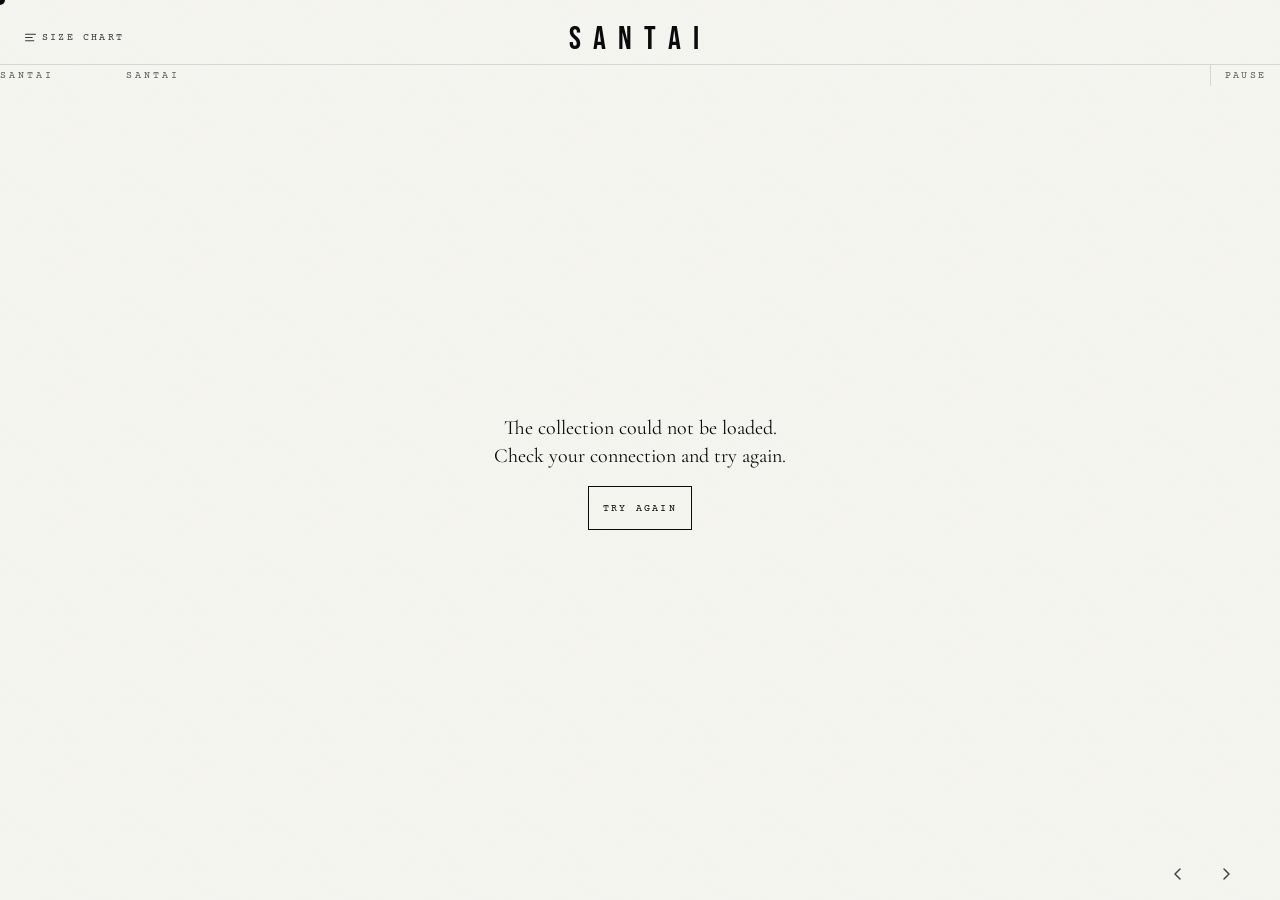
==== commit f18fce06: "Fix antislop audit findings 1-9: contrast, keyboard access, states, em dashes, DESIGN.md Co-Authored" ====
--- a/index.html
+++ b/index.html
@@ -12,12 +12,18 @@
 <noscript><link href="https://fonts.googleapis.com/css2?family=Cormorant+Garamond:ital,wght@0,300;0,400;1,300&family=Bebas+Neue&family=Courier+Prime&display=swap" rel="stylesheet"></noscript>
 <style>
 *,*::before,*::after{box-sizing:border-box;margin:0;padding:0}
-:root{--bg:#f5f5f0;--fg:#0a0a0a;--mid:#888;--border:rgba(0,0,0,0.12);--header-h:96px;--footer-h:52px;--ticker-h:22px}
+:root{--bg:#f5f5f0;--fg:#0a0a0a;--mid:#5c5c58;--border:rgba(0,0,0,0.12);--header-h:96px;--footer-h:52px;--ticker-h:22px}
 html,body{width:100%;height:100%;overflow:hidden;cursor:none;font-family:'Courier Prime',monospace;background:var(--bg);color:var(--fg)}
+/* Real controls show the system pointer. The custom dot cursor hides while over them (see #cursor.over). */
+a,button,select,label[for],input[type=file],[role="button"],.up-btn{cursor:pointer}
+input[type=text],input[type=password],textarea{cursor:text}
+button:disabled{cursor:not-allowed}
+.sr-only{position:absolute;width:1px;height:1px;margin:-1px;padding:0;overflow:hidden;clip:rect(0,0,0,0);white-space:nowrap;border:0}
 
 #cursor{position:fixed;top:0;left:0;z-index:9999;width:10px;height:10px;background:var(--fg);border-radius:50%;pointer-events:none;transform:translate(-50%,-50%);transition:width .2s,height .2s,background .25s,border .2s}
 #cursor.drag{width:44px;height:44px;background:transparent;border:1.5px solid var(--fg)}
 #cursor.press{width:5px;height:5px}
+#cursor.over{opacity:0}
 @media(pointer:coarse){#cursor{display:none}}
 
 #site-bg-layer{position:fixed;inset:0;z-index:0;background-size:cover;background-position:center;opacity:0;transition:opacity .7s;pointer-events:none}
@@ -41,15 +47,15 @@
   position:relative;
   padding:14px 24px 8px;
 }
-.logo-wrap{display:flex;align-items:center;justify-content:center}
-.logo-text{font-family:'Bebas Neue',sans-serif;font-size:clamp(22px,3vw,32px);letter-spacing:.38em;line-height:1}
+.logo-wrap{display:flex;align-items:center;justify-content:center;font-weight:normal}
+.logo-text{display:block;font-family:'Bebas Neue',sans-serif;font-size:clamp(22px,3vw,32px);letter-spacing:.38em;line-height:1;font-weight:normal}
 .logo-img{max-height:36px;max-width:150px;object-fit:contain;display:none}
 .logo-img.show{display:block}
 .header-ig{
-  position:absolute;right:24px;top:50%;transform:translateY(-50%);
+  position:absolute;right:12px;top:50%;transform:translateY(-50%);
   display:flex;align-items:center;justify-content:center;
-  width:32px;height:32px;
-  color:var(--fg);opacity:.45;
+  width:44px;height:44px;
+  color:var(--fg);opacity:.8;
   transition:opacity .2s;
   cursor:pointer;
   text-decoration:none;
@@ -57,16 +63,22 @@
 .header-ig:hover{opacity:1}
 .header-ig svg{display:block;pointer-events:none}
 .header-sz{
-  position:absolute;left:24px;top:50%;transform:translateY(-50%);
+  position:absolute;left:12px;top:50%;transform:translateY(-50%);
   display:flex;align-items:center;gap:5px;
-  font-size:8px;letter-spacing:.22em;text-transform:uppercase;
-  color:var(--fg);opacity:.4;
+  min-height:44px;padding:0 12px;
+  font-size:10px;letter-spacing:.22em;text-transform:uppercase;
+  color:var(--fg);opacity:.8;
   transition:opacity .2s;
   cursor:pointer;
   text-decoration:none;
   white-space:nowrap;
 }
 .header-sz:hover{opacity:1}
+@media(max-width:480px){
+  /* icon only: the wordmark needs the room. The text stays for screen readers. */
+  .header-sz{width:44px;padding:0;justify-content:center}
+  .header-sz .sz-label{position:absolute;width:1px;height:1px;margin:-1px;overflow:hidden;clip:rect(0,0,0,0);white-space:nowrap}
+}
 
 /* ── HEADER TICKER (inside header, under logo) ── */
 .header-ticker-wrap{
@@ -75,10 +87,21 @@
   padding:4px 0;
   height:var(--ticker-h);
   display:flex;align-items:center;
-  pointer-events:none;
-}
-.header-ticker-track{display:flex;gap:72px;animation:ticker 22s linear infinite;width:max-content}
-.header-ticker-item{font-size:8px;letter-spacing:.3em;text-transform:uppercase;color:var(--mid);white-space:nowrap}
+  position:relative;
+}
+.header-ticker-track{display:flex;gap:72px;animation:ticker 22s linear infinite;width:max-content;pointer-events:none}
+.header-ticker-item{font-size:10px;letter-spacing:.3em;text-transform:uppercase;color:var(--mid);white-space:nowrap}
+/* Pause control for all looping motion (ticker, availability blink, hint). 44px hit area via ::after. */
+.motion-toggle{
+  position:absolute;right:0;top:0;height:100%;padding:0 14px;
+  background:var(--bg);border:none;border-left:1px solid var(--border);
+  font-family:inherit;font-size:10px;letter-spacing:.22em;text-transform:uppercase;color:var(--mid);
+  z-index:2;
+}
+.motion-toggle::after{content:'';position:absolute;inset:-11px 0}
+.motion-toggle:hover{color:var(--fg)}
+.motion-paused .header-ticker-track,
+.motion-paused .avail-dot{animation-play-state:paused}
 
 /* ── FOOTER ── */
 footer{
@@ -88,26 +111,30 @@
   padding:0 32px;
   animation:fadeUp .9s .5s both;
 }
-.avail-wrap{display:flex;align-items:center;gap:8px;font-size:9px;letter-spacing:.22em;text-transform:uppercase;color:var(--mid)}
+.avail-wrap{display:flex;align-items:center;gap:8px;font-size:10px;letter-spacing:.22em;text-transform:uppercase;color:var(--mid)}
 .avail-dot{width:6px;height:6px;border-radius:50%;background:var(--fg);animation:blink 2s infinite;flex-shrink:0}
-@keyframes blink{0%,100%{opacity:1}50%{opacity:.15}}
-.dots{display:flex;gap:8px;align-items:center}
-.dot{width:5px;height:5px;border-radius:50%;background:var(--fg);opacity:.22;transition:opacity .3s,transform .3s;cursor:none}
-.dot.active{opacity:1;transform:scale(1.5)}
+@keyframes blink{0%,100%{opacity:1}50%{opacity:.35}}
+.dots{display:flex;gap:0;align-items:center}
+/* Each dot is a real button with a 44x44 hit area; the visible dot is the ::before. Hidden on phones, where the counter and arrows carry position. */
+.dot{position:relative;width:44px;height:44px;background:none;border:none;color:var(--fg);cursor:pointer}
+.dot::before{content:'';position:absolute;left:50%;top:50%;width:5px;height:5px;margin:-2.5px 0 0 -2.5px;border-radius:50%;background:currentColor;opacity:.45;transition:opacity .3s,transform .3s}
+.dot.active::before{opacity:1;transform:scale(1.5)}
+.dot:hover::before{opacity:1}
+@media(max-width:600px){.dots{display:none}}
 
 /* ── ARROW NAV ── */
 .nav-wrap{display:flex;align-items:center;gap:16px}
 .nav-arrows{display:flex;align-items:center;gap:4px}
 .nav-btn{
   background:none;border:none;padding:0;
-  width:28px;height:28px;
+  width:44px;height:44px;
   display:flex;align-items:center;justify-content:center;
-  cursor:none;color:var(--fg);
-  opacity:.35;transition:opacity .2s;
+  cursor:pointer;color:var(--fg);
+  opacity:.75;transition:opacity .2s;
   flex-shrink:0;
 }
 .nav-btn:hover{opacity:1}
-.nav-btn:disabled{opacity:.12;cursor:not-allowed}
+.nav-btn:disabled{opacity:.2;cursor:not-allowed}
 .nav-btn svg{display:block;pointer-events:none}
 
 /* ── STAGE ── */
@@ -156,7 +183,9 @@
 .shirt-wrap{
   position:relative;
   height:calc(100vh - var(--header-h) - var(--footer-h));
+  height:calc(100dvh - var(--header-h) - var(--footer-h));
   width:min(100vw, calc((100vh - var(--header-h) - var(--footer-h)) * 0.75));
+  width:min(100vw, calc((100dvh - var(--header-h) - var(--footer-h)) * 0.75));
   max-width:800px;
   user-select:none;
 }
@@ -192,7 +221,7 @@
 .ring{display:none}
 .deg-el{
   position:absolute;bottom:-28px;left:50%;transform:translateX(-50%);
-  font-size:9px;letter-spacing:.2em;color:var(--mid);text-transform:uppercase;
+  font-size:10px;letter-spacing:.2em;color:var(--mid);text-transform:uppercase;
   opacity:0;transition:opacity .3s;white-space:nowrap;pointer-events:none;
 }
 .shirt-wrap.dragging .deg-el{opacity:1}
@@ -202,17 +231,34 @@
   position:absolute;
   bottom:12px;
   left:50%;transform:translateX(-50%);
-  font-size:9px;letter-spacing:.28em;text-transform:uppercase;color:var(--mid);
+  font-size:10px;letter-spacing:.28em;text-transform:uppercase;color:var(--mid);
   white-space:nowrap;pointer-events:none;
   transition:opacity .3s;
   z-index:5;
 }
 .shirt-wrap.dragging .art-counter{opacity:0}
 
+/* Details and Flip: the keyboard and touch route to what press-and-hold shows */
+.shirt-actions{position:absolute;top:8px;left:0;right:0;display:flex;justify-content:center;gap:8px;z-index:6}
+.shirt-btn{
+  min-width:88px;height:44px;padding:0 14px;
+  background:var(--bg);color:var(--fg);border:1px solid var(--fg);
+  font-family:inherit;font-size:10px;letter-spacing:.22em;text-transform:uppercase;
+  transition:background .2s,color .2s;
+}
+.shirt-btn:hover{background:var(--fg);color:var(--bg)}
+.shirt-btn[aria-pressed="true"]{background:var(--fg);color:var(--bg)}
+.shirt-btn:disabled{opacity:.4}
+
+/* Shown when the collection cannot load, or has nothing in it */
+.stage-msg{position:absolute;inset:0;z-index:20;display:none;flex-direction:column;align-items:center;justify-content:center;gap:16px;padding:24px;text-align:center}
+.stage-msg.show{display:flex}
+.stage-msg p{font-family:'Cormorant Garamond',serif;font-size:20px;line-height:1.4;max-width:30ch}
+
 /* ── SIZE CHART — desktop table ── */
-.sz{width:100%;border-collapse:collapse;font-size:9px;letter-spacing:.15em;text-transform:uppercase;color:rgba(245,245,240,.7)}
-.sz th{border-bottom:1px solid rgba(245,245,240,.18);padding:5px 0;text-align:left;font-weight:normal;color:rgba(245,245,240,.38)}
-.sz td{padding:5px 0;border-bottom:1px solid rgba(245,245,240,.07)}
+.sz{width:100%;border-collapse:collapse;font-size:10px;letter-spacing:.15em;text-transform:uppercase;color:rgba(245,245,240,.9)}
+.sz th{border-bottom:1px solid rgba(245,245,240,.3);padding:5px 0;text-align:left;font-weight:normal;color:rgba(245,245,240,.75)}
+.sz td{padding:5px 0;border-bottom:1px solid rgba(245,245,240,.12)}
 .sz tr:last-child td{border-bottom:none}
 .sz-cards{display:none}
 
@@ -235,12 +281,12 @@
     line-height:1;margin-bottom:5px;
   }
   .sz-card-row{
-    font-size:8px;letter-spacing:.15em;text-transform:uppercase;
-    color:rgba(245,245,240,.45);
+    font-size:10px;letter-spacing:.15em;text-transform:uppercase;
+    color:rgba(245,245,240,.8);
     display:flex;justify-content:space-between;
     padding:2px 0;
   }
-  .sz-card-row span:last-child{color:rgba(245,245,240,.75)}
+  .sz-card-row span:last-child{color:rgba(245,245,240,.95)}
 }
 
 /* ── DETAIL PANEL (overlay on shirt, shown on hold) ── */
@@ -248,19 +294,18 @@
   position:absolute;inset:0;
   display:flex;flex-direction:column;justify-content:flex-end;
   padding:26px;
-  background:linear-gradient(to top,rgba(10,10,10,.83) 0%,rgba(10,10,10,0) 65%);
+  /* Text sits over a photo of unknown brightness, so the scrim stays dark behind all of it */
+  background:linear-gradient(to top,rgba(10,10,10,.94) 0%,rgba(10,10,10,.86) 45%,rgba(10,10,10,0) 100%);
   opacity:0;pointer-events:none;
   transition:opacity .25s;
   overflow-y:auto;
 }
-.shirt-wrap.held .detail-panel{opacity:1}
-.p-title{font-family:'Bebas Neue',sans-serif;font-size:clamp(22px,4vw,32px);letter-spacing:.25em;color:#f5f5f0;line-height:1;margin-bottom:4px}
-.p-sub{font-size:9px;letter-spacing:.22em;text-transform:uppercase;color:rgba(245,245,240,.5);margin-bottom:14px}
-.p-desc{font-family:'Cormorant Garamond',serif;font-size:13px;line-height:1.65;color:rgba(245,245,240,.85);margin-bottom:16px}
-.sz{width:100%;border-collapse:collapse;font-size:9px;letter-spacing:.15em;text-transform:uppercase;color:rgba(245,245,240,.7)}
-.sz th{border-bottom:1px solid rgba(245,245,240,.18);padding:5px 0;text-align:left;font-weight:normal;color:rgba(245,245,240,.38)}
-.sz td{padding:5px 0;border-bottom:1px solid rgba(245,245,240,.07)}
-.sz tr:last-child td{border-bottom:none}
+.shirt-wrap.held .detail-panel,
+.shirt-wrap.open .detail-panel{opacity:1}
+.shirt-wrap.open .detail-panel{pointer-events:auto}
+.p-title{font-family:'Bebas Neue',sans-serif;font-size:clamp(22px,4vw,32px);font-weight:normal;letter-spacing:.25em;color:#f5f5f0;line-height:1;margin-bottom:4px}
+.p-sub{font-size:11px;letter-spacing:.22em;text-transform:uppercase;color:rgba(245,245,240,.85);margin-bottom:14px}
+.p-desc{font-family:'Cormorant Garamond',serif;font-size:14px;line-height:1.65;color:rgba(245,245,240,.95);margin-bottom:16px}
 
 @keyframes ticker{from{transform:translateX(0)}to{transform:translateX(-50%)}}
 
@@ -268,13 +313,11 @@
 .hold-hint{
   position:absolute;
   bottom:28px;left:50%;transform:translateX(-50%);
-  font-size:8px;letter-spacing:.28em;text-transform:uppercase;
+  font-size:10px;letter-spacing:.28em;text-transform:uppercase;
   color:var(--mid);white-space:nowrap;pointer-events:none;
-  animation:hintBlink 3s ease-in-out infinite;
   transition:opacity .6s ease;
 }
-.hold-hint.hidden{opacity:0;pointer-events:none}
-@keyframes hintBlink{0%,100%{opacity:.35}50%{opacity:.12}}
+.hold-hint.hidden,.shirt-wrap.open .hold-hint{opacity:0;pointer-events:none}
 @keyframes fadeUp{from{opacity:0;transform:translateY(16px)}to{opacity:1;transform:translateY(0)}}
 
 /* ── LOADING ── */
@@ -288,7 +331,7 @@
 #pw-gate{position:fixed;inset:0;z-index:1000;background:#0a0a0a;display:none;flex-direction:column;align-items:center;justify-content:center}
 #pw-gate.open{display:flex}
 .pw-logo{font-family:'Bebas Neue',sans-serif;font-size:28px;letter-spacing:.4em;color:#f5f5f0;margin-bottom:8px}
-.pw-sub{font-size:8px;letter-spacing:.3em;text-transform:uppercase;color:#444;margin-bottom:48px}
+.pw-sub{font-size:10px;letter-spacing:.3em;text-transform:uppercase;color:#a0a0a0;margin-bottom:48px}
 .pw-field{background:rgba(255,255,255,.05);border:1px solid rgba(255,255,255,.15);color:#f5f5f0;padding:12px 18px;font-family:'Courier Prime',monospace;font-size:14px;outline:none;width:260px;text-align:center;letter-spacing:.15em;transition:border-color .2s}
 .pw-field:focus{border-color:rgba(255,255,255,.5)}
 .pw-btn{margin-top:14px;width:260px;padding:13px;background:#f5f5f0;color:#0a0a0a;border:none;font-family:'Bebas Neue',sans-serif;font-size:15px;letter-spacing:.3em;cursor:pointer;transition:opacity .2s}
@@ -299,7 +342,7 @@
 /* ── CMS ── */
 #cms-overlay{position:fixed;inset:0;z-index:600;display:none;align-items:stretch}
 #cms-overlay.open{display:flex}
-#cms-backdrop{flex:1;background:rgba(0,0,0,.45);backdrop-filter:blur(4px);cursor:none}
+#cms-backdrop{flex:1;background:rgba(0,0,0,.45);backdrop-filter:blur(4px);cursor:pointer}
 #cms-panel{width:min(460px,96vw);background:#0a0a0a;color:#f5f5f0;overflow-y:auto;padding:40px 32px 80px;animation:slideIn .35s ease}
 @keyframes slideIn{from{transform:translateX(100%)}to{transform:translateX(0)}}
 .cms-hdr{display:flex;align-items:center;justify-content:space-between;margin-bottom:36px}
@@ -315,7 +358,7 @@
 .cms-select{width:100%;background:#1a1a1a;border:1px solid rgba(255,255,255,.2);color:#f5f5f0;padding:9px 11px;font-family:'Courier Prime',monospace;font-size:12px;outline:none;cursor:pointer;appearance:none;-webkit-appearance:none;background-image:url("data:image/svg+xml,%3Csvg xmlns='http://www.w3.org/2000/svg' width='12' height='8' viewBox='0 0 12 8'%3E%3Cpath d='M1 1l5 5 5-5' stroke='%23888' stroke-width='1.5' fill='none' stroke-linecap='round'/%3E%3C/svg%3E");background-repeat:no-repeat;background-position:right 12px center;padding-right:32px;}
 .cms-select:focus{border-color:rgba(255,255,255,.4)}
 .cms-select option{background:#1a1a1a;color:#f5f5f0;padding:8px}
-.compress-note{font-size:8px;letter-spacing:.1em;color:#555;margin-top:4px}
+.compress-note{font-size:10px;letter-spacing:.1em;color:#a0a0a0;margin-top:4px}
 .up-btn{display:flex;align-items:center;gap:10px;background:rgba(255,255,255,.06);border:1px dashed rgba(255,255,255,.2);color:#f5f5f0;padding:11px 16px;font-family:'Courier Prime',monospace;font-size:10px;letter-spacing:.15em;text-transform:uppercase;cursor:pointer;width:100%;justify-content:center;transition:background .2s,border-color .2s}
 .up-btn:hover{background:rgba(255,255,255,.1);border-color:rgba(255,255,255,.4)}
 .up-btn input{display:none}
@@ -351,12 +394,24 @@
 .spinner{display:inline-block;width:12px;height:12px;border:2px solid rgba(10,10,10,.2);border-top-color:#0a0a0a;border-radius:50%;animation:spin .7s linear infinite;vertical-align:middle;margin-right:6px}
 @keyframes spin{to{transform:rotate(360deg)}}
 
+/* Keyboard focus: one visible ring everywhere, light on the dark CMS surfaces */
+:focus-visible{outline:2px solid var(--fg)!important;outline-offset:3px}
+#pw-gate :focus-visible,#cms-panel :focus-visible,.detail-panel :focus-visible{outline-color:#f5f5f0!important}
+
+/* Reduced motion: no looping or sliding motion, everything lands in its final state */
+@media(prefers-reduced-motion:reduce){
+  *,*::before,*::after{animation-duration:.01ms!important;animation-iteration-count:1!important;transition-duration:.01ms!important}
+  .header-ticker-track{animation:none}
+}
+
 /* mobile tweaks */
 @media(max-width:600px){
   :root{--header-h:80px;--footer-h:44px}
   .shirt-wrap{
     height:calc(100vh - var(--header-h) - var(--footer-h));
+    height:calc(100dvh - var(--header-h) - var(--footer-h));
     width:min(100vw, calc((100vh - var(--header-h) - var(--footer-h)) * 0.75));
+    width:min(100vw, calc((100dvh - var(--header-h) - var(--footer-h)) * 0.75));
     max-width:100vw;
   }
   footer{padding:0 20px}
@@ -381,15 +436,15 @@
 <header>
   <div class="logo-row">
     <a class="header-sz" href="sizechart.html">
-      <svg width="13" height="13" viewBox="0 0 16 16" fill="none" stroke="currentColor" stroke-width="1.5" stroke-linecap="round"><path d="M2 4h12M2 8h8M2 12h10"/></svg>
-      Size Chart
+      <svg width="13" height="13" viewBox="0 0 16 16" fill="none" stroke="currentColor" stroke-width="1.5" stroke-linecap="round" aria-hidden="true"><path d="M2 4h12M2 8h8M2 12h10"/></svg>
+      <span class="sz-label">Size Chart</span>
     </a>
-    <div class="logo-wrap">
-      <img class="logo-img" id="logoImg" src="" alt="SANTAI" loading="eager"/>
-      <div class="logo-text" id="logoText">SANTAI</div>
-    </div>
-    <a class="header-ig" id="igLink" href="#" target="_blank" rel="noopener" aria-label="Instagram">
-      <svg width="18" height="18" viewBox="0 0 24 24" fill="none" stroke="currentColor" stroke-width="1.6" stroke-linecap="round" stroke-linejoin="round">
+    <h1 class="logo-wrap">
+      <img class="logo-img" id="logoImg" src="[data-uri]" width="150" height="36" alt="SANTAI" loading="eager"/>
+      <span class="logo-text" id="logoText">SANTAI</span>
+    </h1>
+    <a class="header-ig" id="igLink" style="display:none" target="_blank" rel="noopener noreferrer" aria-label="SANTAI on Instagram">
+      <svg aria-hidden="true" width="18" height="18" viewBox="0 0 24 24" fill="none" stroke="currentColor" stroke-width="1.6" stroke-linecap="round" stroke-linejoin="round">
         <rect x="2" y="2" width="20" height="20" rx="5" ry="5"/>
         <circle cx="12" cy="12" r="4"/>
         <circle cx="17.5" cy="6.5" r="0.8" fill="currentColor" stroke="none"/>
@@ -398,36 +453,41 @@
   </div>
   <div class="header-ticker-wrap">
     <div class="header-ticker-track" id="tickerTrack"></div>
+    <button class="motion-toggle" id="motionToggle" type="button" aria-pressed="false">Pause</button>
   </div>
 </header>
 
 <!-- STAGE -->
-<div class="stage" id="stage">
+<main class="stage" id="stage">
   <div class="swipe-cont" id="swipeCont">
     <div class="track" id="track"></div>
   </div>
-</div>
+  <div class="stage-msg" id="stageMsg" role="status">
+    <p id="stageMsgText"></p>
+    <button class="shirt-btn" id="stageRetry" type="button">Try again</button>
+  </div>
+</main>
 
 <!-- FOOTER -->
 <footer>
-  <div class="avail-wrap"><div class="avail-dot"></div><span id="availTxt">—</span></div>
-  <div class="nav-wrap">
+  <div class="avail-wrap" id="availWrap" style="visibility:hidden"><div class="avail-dot"></div><span id="availTxt"></span></div>
+  <nav class="nav-wrap" aria-label="Articles">
     <div class="dots" id="dotsEl"></div>
     <div class="nav-arrows">
       <button class="nav-btn" id="navPrev" aria-label="Previous">
-        <svg width="16" height="16" viewBox="0 0 16 16" fill="none"><path d="M10 3L5 8l5 5" stroke="currentColor" stroke-width="1.5" stroke-linecap="round" stroke-linejoin="round"/></svg>
+        <svg aria-hidden="true" width="16" height="16" viewBox="0 0 16 16" fill="none"><path d="M10 3L5 8l5 5" stroke="currentColor" stroke-width="1.5" stroke-linecap="round" stroke-linejoin="round"/></svg>
       </button>
       <button class="nav-btn" id="navNext" aria-label="Next">
-        <svg width="16" height="16" viewBox="0 0 16 16" fill="none"><path d="M6 3l5 5-5 5" stroke="currentColor" stroke-width="1.5" stroke-linecap="round" stroke-linejoin="round"/></svg>
+        <svg aria-hidden="true" width="16" height="16" viewBox="0 0 16 16" fill="none"><path d="M6 3l5 5-5 5" stroke="currentColor" stroke-width="1.5" stroke-linecap="round" stroke-linejoin="round"/></svg>
       </button>
     </div>
-  </div>
+  </nav>
 </footer>
 
 <!-- PASSWORD GATE -->
 <div id="pw-gate">
   <div class="pw-logo">SANTAI</div>
-  <div class="pw-sub">CMS — Editor Access</div>
+  <div class="pw-sub">CMS: Editor Access</div>
   <input class="pw-field" id="pw-input" type="password" placeholder="Enter password" autocomplete="off"/>
   <button class="pw-btn" id="pw-submit">ENTER</button>
   <div class="pw-err" id="pw-err">Incorrect password</div>
@@ -448,13 +508,13 @@
         <label>Site Logo (replaces text wordmark)</label>
         <label class="up-btn">↑ Upload Logo<input type="file" id="f-logo" accept="image/*"></label>
         <div class="compress-note">Auto-compressed to ≤200KB on upload</div>
-        <img class="prev-thumb" id="pv-logo"/>
-        <button class="ghost-btn" id="remove-logo-btn">✕ Remove Logo — Use Text</button>
+        <img class="prev-thumb" id="pv-logo" alt=""/>
+        <button class="ghost-btn" id="remove-logo-btn">✕ Remove Logo, Use Text</button>
       </div>
       <div class="cms-fld"><label>Instagram URL</label><input type="text" id="g-ig-url" placeholder="https://instagram.com/yourbrand"/></div>
       <div class="cms-fld"><label>Running Text (separate with |)</label><textarea id="g-ticker" rows="3"></textarea></div>
       <div class="cms-fld">
-        <label>Size Chart (S,chest,length,shoulder — one per line)</label>
+        <label>Size Chart (one per line: S,chest,length,shoulder)</label>
         <textarea id="g-size-chart" rows="6" placeholder="S,104,72,48&#10;M,110,75,51&#10;L,116,78,54&#10;XL,122,81,57"></textarea>
         <div class="compress-note">This is the global size chart shown at /sizechart</div>
       </div>
@@ -462,7 +522,7 @@
         <label>Site Background Image</label>
         <label class="up-btn">↑ Upload Site Background<input type="file" id="f-site-bg" accept="image/*"></label>
         <div class="compress-note">Auto-compressed to ≤800KB on upload</div>
-        <img class="prev-thumb" id="pv-site-bg"/>
+        <img class="prev-thumb" id="pv-site-bg" alt=""/>
         <button class="ghost-btn" id="remove-site-bg-btn">✕ Remove Background</button>
       </div>
     </div>
@@ -476,7 +536,7 @@
     </div>
 
     <div class="cms-sec">
-      <div class="cms-sec-lbl">Articles — drag to reorder</div>
+      <div class="cms-sec-lbl">Articles (drag to reorder)</div>
       <div class="art-sort-row" id="artTabs"></div>
       <button class="add-art-btn" id="addArtBtn">+ Add Article</button>
       <div id="artEditor">
@@ -495,16 +555,16 @@
           <label>Shirt Image (Front)</label>
           <label class="up-btn">↑ Upload Shirt Image<input type="file" id="f-shirt" accept="image/*"></label>
           <div class="compress-note">Auto-compressed to ≤600KB, max 1400px on upload</div>
-          <img class="prev-thumb" id="pv-shirt"/>
+          <img class="prev-thumb" id="pv-shirt" alt=""/>
         </div>
         <div class="cms-fld">
-          <label>Shirt Image (Back) — shown after 180° rotation</label>
+          <label>Shirt Image (Back), shown after 180° rotation</label>
           <label class="up-btn">↑ Upload Back of Shirt<input type="file" id="f-shirt-back" accept="image/*"></label>
           <div class="compress-note">Auto-compressed to ≤600KB on upload</div>
-          <img class="prev-thumb" id="pv-shirt-back"/>
+          <img class="prev-thumb" id="pv-shirt-back" alt=""/>
         </div>
         <div class="cms-fld">
-          <label>Hold Audio — loops while holding</label>
+          <label>Hold Audio (loops while holding)</label>
           <label class="up-btn">↑ Upload Audio File (mp3/ogg)<input type="file" id="f-audio" accept="audio/*"></label>
           <div class="compress-note" id="audio-note"></div>
         </div>
@@ -512,12 +572,12 @@
           <label>Hold Background Image</label>
           <label class="up-btn">↑ Upload Hold Background<input type="file" id="f-hold-bg" accept="image/*"></label>
           <div class="compress-note">Auto-compressed to ≤800KB on upload</div>
-          <img class="prev-thumb" id="pv-hold-bg"/>
+          <img class="prev-thumb" id="pv-hold-bg" alt=""/>
         </div>
         <div class="cms-fld"><label>Hold Background Color (fallback, e.g. #1a1a2e)</label><input type="text" id="a-hold-color" placeholder="#1a1a2e"/></div>
-        <div class="cms-fld"><label>Size Chart (S,chest,length,shoulder — one per line)</label><textarea id="a-sizes" rows="4"></textarea></div>
+        <div class="cms-fld"><label>Size Chart (one per line: S,chest,length,shoulder)</label><textarea id="a-sizes" rows="4"></textarea></div>
         <button class="save-btn" id="saveBtn">SAVE ALL CHANGES</button>
-        <div class="save-confirm" id="save-confirm">✓ Saved — live for everyone</div>
+        <div class="save-confirm" id="save-confirm">✓ Saved. Live for everyone</div>
         <div class="save-err" id="save-err"></div>
         <button class="del-art-btn" id="delArtBtn">✕ Delete This Article</button>
       </div>
@@ -607,16 +667,30 @@
 ══════════════════════════ */
 const CACHE_KEY = 'santai_cache_v1';
 
+/* Empty and error states for the stage. mode: 'ok' | 'empty' | 'error' */
+function showStage(mode){
+  const box=document.getElementById('stageMsg');
+  const txt=document.getElementById('stageMsgText');
+  const retry=document.getElementById('stageRetry');
+  if(mode==='ok'){ box.classList.remove('show'); return; }
+  txt.textContent = mode==='error'
+    ? 'The collection could not be loaded. Check your connection and try again.'
+    : 'Nothing is on show yet. Check back soon.';
+  retry.style.display = mode==='error' ? '' : 'none';
+  box.classList.add('show');
+}
+document.getElementById('stageRetry').addEventListener('click',()=>{ setBar(20); loadData(); });
+
 async function loadData(){
   setBar(20);
-  // 1. Try cache first — render instantly if available
+  // 1. Try cache first, render instantly if available
   try {
     const cached = localStorage.getItem(CACHE_KEY);
     if(cached){
       const { g, a } = JSON.parse(cached);
       globalData = g; articles = a;
       setBar(60);
-      applyGlobal(); renderTrack(); applyArticleStatus(); hideLoading();
+      applyGlobal(); renderTrack(); applyArticleStatus(); showStage(articles.length?'ok':'empty'); hideLoading();
     }
   } catch(e){}
 
@@ -632,16 +706,14 @@
       globalData = newG; articles = newA;
       applyGlobal(); renderTrack(); applyArticleStatus();
     }
+    showStage(articles.length?'ok':'empty');
     localStorage.setItem(CACHE_KEY, JSON.stringify({g:globalData, a:articles}));
     setBar(100);
     if(!document.getElementById('loading-screen').classList.contains('fade')) hideLoading();
   } catch(e){
     console.warn('Supabase fetch error:',e);
-    if(!articles.length){
-      globalData={ avail_text:'Available Now', ticker:'SANTAI|One Shirt. One Season.', site_bg:null, logo_img:null };
-      articles=[{ id:1, sort_order:0, name:'The Void Shirt', sub:'SS25 — Drop 01', description:'Heavyweight 340gsm poplin.', shirt_img:null, hold_bg:null, hold_color:'#1a1a2e', sizes:'S,104,72,48\nM,110,75,51\nL,116,78,54\nXL,122,81,57' }];
-      applyGlobal(); renderTrack(); applyArticleStatus(); hideLoading();
-    }
+    // Cached articles stay on screen. With nothing cached, say so; never invent a product.
+    if(!articles.length){ applyGlobal(); showStage('error'); hideLoading(); }
   }
 }
 
@@ -656,11 +728,25 @@
 ══════════════════════════ */
 const cur=document.getElementById('cursor');
 document.addEventListener('mousemove',e=>{ cur.style.left=e.clientX+'px'; cur.style.top=e.clientY+'px'; });
+// Over a real control the system pointer shows, so the custom dot steps aside
+document.addEventListener('mouseover',e=>{ cur.classList.toggle('over', !!e.target.closest('a,button,select,label,input[type=file],[role="button"],.up-btn,#cms-backdrop')); });
+
+// Pause/play for all looping motion
+const motionBtn=document.getElementById('motionToggle');
+motionBtn.addEventListener('click',()=>{
+  const paused=document.documentElement.classList.toggle('motion-paused');
+  motionBtn.setAttribute('aria-pressed',String(paused));
+  motionBtn.textContent=paused?'Play':'Pause';
+});
 
 /* ══════════════════════════
    CMS ROUTE
 ══════════════════════════ */
-function checkRoute(){ window.location.hash==='#CMSedit'?document.getElementById('pw-gate').classList.add('open'):document.getElementById('pw-gate').classList.remove('open'); }
+function checkRoute(){
+  const gate=document.getElementById('pw-gate');
+  if(window.location.hash==='#CMSedit'){ gate.classList.add('open'); document.getElementById('pw-input').focus(); }
+  else gate.classList.remove('open');
+}
 window.addEventListener('hashchange',checkRoute);
 checkRoute();
 document.getElementById('pw-submit').addEventListener('click',tryLogin);
@@ -726,13 +812,15 @@
   else siteBgLayer.classList.remove('on');
   // Instagram link — always visible, href updates if set
   const igEl=document.getElementById('igLink');
-  if(g.ig_url && g.ig_url.trim()){ igEl.href=g.ig_url.trim(); igEl.style.opacity=''; }
-  else { igEl.removeAttribute('href'); igEl.href='javascript:void(0)'; igEl.style.opacity='0.2'; }
+  // No URL set means no link: hide it rather than ship a control that does nothing
+  if(g.ig_url && g.ig_url.trim()){ igEl.href=g.ig_url.trim(); igEl.style.display=''; }
+  else { igEl.removeAttribute('href'); igEl.style.display='none'; }
 }
 
 function applyArticleStatus(){
   const art=articles[curIdx];
-  const status = art ? (art.avail_status||'Available Now') : '—';
+  const status = art ? (art.avail_status||'Available Now') : '';
+  document.getElementById('availWrap').style.visibility = art ? '' : 'hidden';
   document.getElementById('availTxt').textContent = status;
   const dot = document.querySelector('.avail-dot');
   if(!dot) return;
@@ -770,10 +858,14 @@
     if(art.shirt_img){
       const img=document.createElement('img');
       img.className='shirt-img shirt-front'; img.src=art.shirt_img; img.draggable=false;
+      img.alt=(art.name||'Shirt')+', front';
+      img.width=3; img.height=4; // ratio hint; the wrapper fixes the real size
       img.loading= i===0 ? 'eager' : 'lazy'; img.decoding='async';
+      if(i===0) img.fetchPriority='high';
       wrap.appendChild(img);
     } else {
       const svgWrap=document.createElement('div');
+      svgWrap.setAttribute('role','img'); svgWrap.setAttribute('aria-label',(art.name||'Shirt')+' (no photo yet)');
       svgWrap.className='shirt-front'; svgWrap.style.cssText='width:100%;height:100%;position:absolute;inset:0';
       svgWrap.innerHTML=svgShirt(); wrap.appendChild(svgWrap);
     }
@@ -782,6 +874,8 @@
     if(art.shirt_back_img){
       const imgBack=document.createElement('img');
       imgBack.className='shirt-img shirt-back'; imgBack.src=art.shirt_back_img; imgBack.draggable=false;
+      imgBack.alt=(art.name||'Shirt')+', back';
+      imgBack.width=3; imgBack.height=4;
       imgBack.loading='lazy'; imgBack.decoding='async';
       imgBack.style.cssText='position:absolute;inset:0;opacity:0;';
       wrap.appendChild(imgBack);
@@ -791,7 +885,7 @@
       <div class="ring"></div>
       <span class="deg-el">0°</span>
       <div class="detail-panel">
-        <div class="p-title">${art.name||'Untitled'}</div>
+        <h2 class="p-title">${art.name||'Untitled'}</h2>
         <div class="p-sub">${art.sub||''}</div>
         <p class="p-desc">${art.description||''}</p>
       </div>
@@ -811,6 +905,12 @@
   renderDots();
   updateArrows();
   applyArticleStatus();
+  updateInert();
+}
+
+// Off-screen slides must not take keyboard focus (focusing them would scroll the clipped track)
+function updateInert(){
+  document.querySelectorAll('.slide').forEach((s,i)=>{ s.inert = (i!==curIdx); });
 }
 
 /* ══════════════════════════
@@ -833,6 +933,28 @@
   }
 
   function dismissHint(){ if(hint) hint.classList.add('hidden'); }
+
+  // Keyboard and touch route to what press-and-hold shows: details, and the back of the shirt
+  const actions=document.createElement('div');
+  actions.className='shirt-actions';
+  const detailsBtn=document.createElement('button');
+  detailsBtn.type='button'; detailsBtn.className='shirt-btn'; detailsBtn.textContent='Details';
+  detailsBtn.setAttribute('aria-pressed','false');
+  detailsBtn.addEventListener('click',()=>{
+    const open=wrap.classList.toggle('open');
+    detailsBtn.setAttribute('aria-pressed',String(open));
+    dismissHint();
+  });
+  actions.appendChild(detailsBtn);
+  if(back){
+    const flipBtn=document.createElement('button');
+    flipBtn.type='button'; flipBtn.className='shirt-btn'; flipBtn.textContent='Flip';
+    flipBtn.addEventListener('click',()=>{ deg=Math.round(deg/180)*180+180; applyRot(deg); dismissHint(); });
+    actions.appendChild(flipBtn);
+  }
+  // Pressing a button must not start the hold-and-rotate drag underneath it
+  ['mousedown','touchstart'].forEach(ev=>actions.addEventListener(ev,e=>e.stopPropagation(),{passive:true}));
+  wrap.appendChild(actions);
 
   function applyRot(d){
     const n=((d%360)+360)%360;
@@ -910,12 +1032,19 @@
 }
 function goTo(i,anim=true){
   if(i<0||i>=articles.length) return;
-  curIdx=i; setTrackPos(anim); renderDots(); updateArrows(); applyArticleStatus();
+  curIdx=i; setTrackPos(anim); renderDots(); updateArrows(); applyArticleStatus(); updateInert();
 }
 function renderDots(){
   const el=document.getElementById('dotsEl'); el.innerHTML='';
   if(articles.length<=1) return;
-  articles.forEach((_,i)=>{ const d=document.createElement('div'); d.className='dot'+(i===curIdx?' active':''); d.addEventListener('click',()=>goTo(i)); el.appendChild(d); });
+  articles.forEach((art,i)=>{
+    const d=document.createElement('button');
+    d.type='button'; d.className='dot'+(i===curIdx?' active':'');
+    d.setAttribute('aria-label','Show '+(art.name||('article '+(i+1))));
+    if(i===curIdx) d.setAttribute('aria-current','true');
+    d.addEventListener('click',()=>goTo(i));
+    el.appendChild(d);
+  });
 }
 function updateArrows(){
   const prev=document.getElementById('navPrev');
@@ -936,7 +1065,18 @@
 sc.addEventListener('touchstart',e=>{ if(e.target.closest('.shirt-wrap')) return; swSX=e.touches[0].clientX; swSY=e.touches[0].clientY; swLocked=false; swDX=0; },{passive:true});
 sc.addEventListener('touchmove',e=>{ if(!swSX||e.target.closest('.shirt-wrap')) return; const dx=e.touches[0].clientX-swSX,dy=e.touches[0].clientY-swSY; if(!swLocked){swLocked=true;if(Math.abs(dy)>Math.abs(dx)){swSX=0;return;}} swDX=dx; },{passive:true});
 sc.addEventListener('touchend',()=>{ if(!swSX) return; if(Math.abs(swDX)>60){ swDX<0?goTo(curIdx+1):goTo(curIdx-1); } swSX=0;swDX=0; });
-document.addEventListener('keydown',e=>{ e.key==='ArrowRight'&&goTo(curIdx+1); e.key==='ArrowLeft'&&goTo(curIdx-1); });
+document.addEventListener('keydown',e=>{
+  if(e.key==='Escape'){
+    if(cmsOv.classList.contains('open')) closeCMS();
+    else if(document.getElementById('pw-gate').classList.contains('open')) window.location.hash='';
+    return;
+  }
+  // Arrow keys page the carousel, but never while typing or while the CMS is open
+  if(cmsOv.classList.contains('open') || document.getElementById('pw-gate').classList.contains('open')) return;
+  if(e.target.closest && e.target.closest('input,textarea,select')) return;
+  if(e.key==='ArrowRight') goTo(curIdx+1);
+  if(e.key==='ArrowLeft') goTo(curIdx-1);
+});
 
 window.addEventListener('resize',()=>{
   const W=window.innerWidth, H=getStageH();
@@ -1045,7 +1185,7 @@
 document.getElementById('f-audio').addEventListener('change',e=>{
   const f=e.target.files[0]; if(!f) return;
   pendingFiles.audio=f;
-  document.getElementById('audio-note').textContent=`✓ ${f.name} (${(f.size/1024).toFixed(0)}KB) — will upload on save`;
+  document.getElementById('audio-note').textContent=`✓ ${f.name} (${(f.size/1024).toFixed(0)}KB) , will upload on save`;
 });
 
 document.getElementById('remove-logo-btn').addEventListener('click',()=>{ pendingFiles.logo='__remove__'; const p=document.getElementById('pv-logo'); p.src=''; p.classList.remove('show'); });
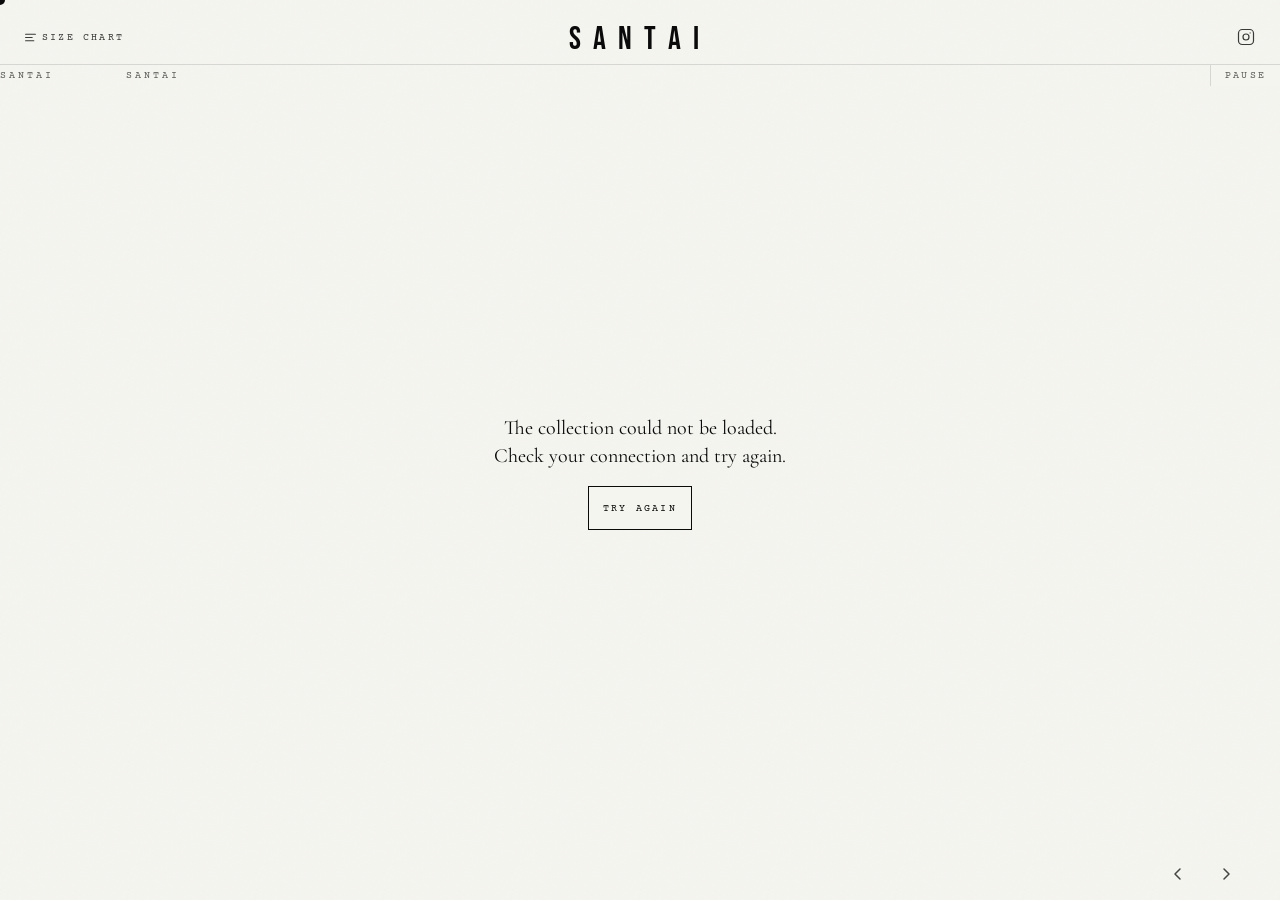
==== commit 8b0aea47: "Link Instagram icon to instagram.com/santai.memorabilia by default Co-Authored-By: Claude Sonnet 5.5" ====
--- a/index.html
+++ b/index.html
@@ -511,7 +511,7 @@
         <img class="prev-thumb" id="pv-logo" alt=""/>
         <button class="ghost-btn" id="remove-logo-btn">✕ Remove Logo, Use Text</button>
       </div>
-      <div class="cms-fld"><label>Instagram URL</label><input type="text" id="g-ig-url" placeholder="https://instagram.com/yourbrand"/></div>
+      <div class="cms-fld"><label>Instagram URL</label><input type="text" id="g-ig-url" placeholder="https://instagram.com/santai.memorabilia"/></div>
       <div class="cms-fld"><label>Running Text (separate with |)</label><textarea id="g-ticker" rows="3"></textarea></div>
       <div class="cms-fld">
         <label>Size Chart (one per line: S,chest,length,shoulder)</label>
@@ -593,6 +593,7 @@
 const SB_KEY = 'eyJhbGciOiJIUzI1NiIsInR5cCI6IkpXVCJ9.eyJpc3MiOiJzdXBhYmFzZSIsInJlZiI6ImlkZHdqcnVzbmt2YmxlemtycWp6Iiwicm9sZSI6ImFub24iLCJpYXQiOjE3NzM4NDg2NTYsImV4cCI6MjA4OTQyNDY1Nn0.Z_5QInMfYMbOY8HRz9omb-3LBKS4bU3V6q_-ESbgQW4';
 const BUCKET = 'santai-assets';
 const PW_KEY = 'santai_cms_pw';
+const DEFAULT_IG_URL = 'https://instagram.com/santai.memorabilia';
 const H = { 'apikey':SB_KEY,'Authorization':`Bearer ${SB_KEY}`,'Content-Type':'application/json' };
 
 async function sbGet(t,q=''){ const r=await fetch(`${SB_URL}/rest/v1/${t}?${q}`,{headers:H}); if(!r.ok) throw new Error(await r.text()); return r.json(); }
@@ -812,9 +813,9 @@
   else siteBgLayer.classList.remove('on');
   // Instagram link — always visible, href updates if set
   const igEl=document.getElementById('igLink');
-  // No URL set means no link: hide it rather than ship a control that does nothing
-  if(g.ig_url && g.ig_url.trim()){ igEl.href=g.ig_url.trim(); igEl.style.display=''; }
-  else { igEl.removeAttribute('href'); igEl.style.display='none'; }
+  // The CMS value wins; otherwise the brand account. Never ship a link with no destination.
+  const igUrl=(g.ig_url&&g.ig_url.trim())||DEFAULT_IG_URL;
+  igEl.href=igUrl; igEl.style.display='';
 }
 
 function applyArticleStatus(){
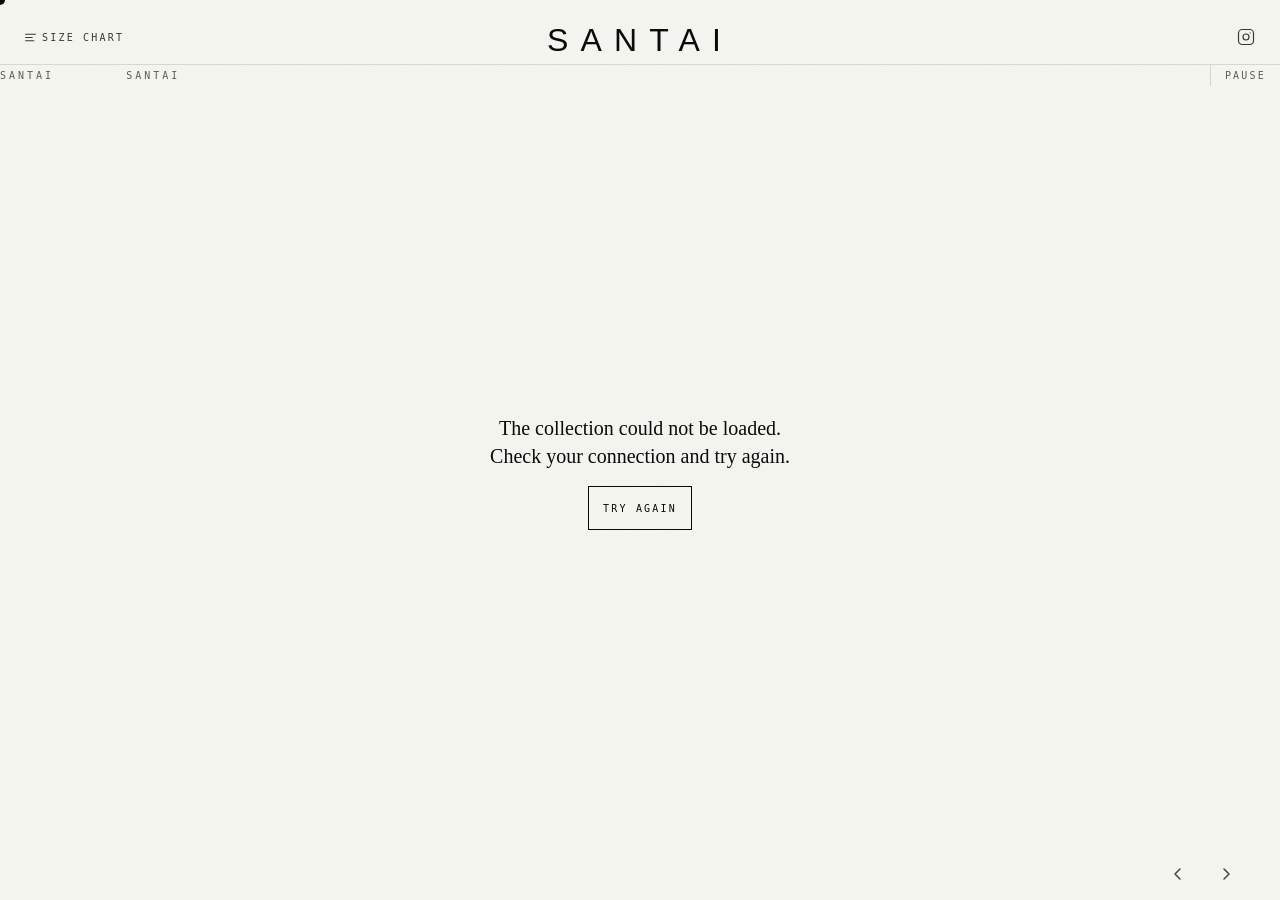
==== commit 8abd7a6c: "Secure the CMS: Supabase Auth sign-in, row-level security SQL, escaped output, CSP Co-Authored-By: C" ====
--- a/index.html
+++ b/index.html
@@ -2,6 +2,7 @@
 <html lang="en">
 <head>
 <meta charset="UTF-8"/>
+<meta http-equiv="Content-Security-Policy" content="default-src 'none'; script-src 'self' 'unsafe-inline'; style-src 'self' 'unsafe-inline' https://fonts.googleapis.com; font-src https://fonts.gstatic.com; img-src 'self' data: blob: https://iddwjrusnkvblezkrqjz.supabase.co; media-src blob: https://iddwjrusnkvblezkrqjz.supabase.co; connect-src https://iddwjrusnkvblezkrqjz.supabase.co; base-uri 'none'; form-action 'none'; object-src 'none'"/>
 <meta name="viewport" content="width=device-width, initial-scale=1.0"/>
 <title>SANTAI</title>
   <link rel="icon" type="image/png" href="[data-uri]"/>
@@ -349,6 +350,7 @@
 .cms-ttl{font-family:'Bebas Neue',sans-serif;font-size:22px;letter-spacing:.3em}
 .cms-x{background:none;border:none;color:#f5f5f0;font-size:20px;cursor:pointer;opacity:.5;transition:opacity .2s;font-family:'Courier Prime',monospace}
 .cms-x:hover{opacity:1}
+.cms-signout{width:auto;margin:0 8px 0 auto;padding:9px 12px}
 .cms-sec{margin-bottom:28px}
 .cms-sec-lbl{font-size:8px;letter-spacing:.3em;text-transform:uppercase;color:#888;margin-bottom:12px;border-bottom:1px solid rgba(255,255,255,.08);padding-bottom:8px}
 .cms-fld{margin-bottom:14px}
@@ -488,9 +490,10 @@
 <div id="pw-gate">
   <div class="pw-logo">SANTAI</div>
   <div class="pw-sub">CMS: Editor Access</div>
-  <input class="pw-field" id="pw-input" type="password" placeholder="Enter password" autocomplete="off"/>
-  <button class="pw-btn" id="pw-submit">ENTER</button>
-  <div class="pw-err" id="pw-err">Incorrect password</div>
+  <input class="pw-field" id="pw-email" type="email" placeholder="Email" aria-label="Email" autocomplete="username" style="margin-bottom:10px"/>
+  <input class="pw-field" id="pw-input" type="password" placeholder="Password" aria-label="Password" autocomplete="current-password"/>
+  <button class="pw-btn" id="pw-submit">SIGN IN</button>
+  <div class="pw-err" id="pw-err" role="alert">Incorrect email or password</div>
 </div>
 
 <!-- CMS PANEL -->
@@ -499,7 +502,8 @@
   <div id="cms-panel">
     <div class="cms-hdr">
       <div class="cms-ttl">SANTAI CMS</div>
-      <button class="cms-x" id="cms-x">✕</button>
+      <button class="ghost-btn cms-signout" id="cms-signout" type="button">Sign out</button>
+      <button class="cms-x" id="cms-x" aria-label="Close editor">✕</button>
     </div>
 
     <div class="cms-sec">
@@ -592,20 +596,62 @@
 const SB_URL = 'https://iddwjrusnkvblezkrqjz.supabase.co';
 const SB_KEY = 'eyJhbGciOiJIUzI1NiIsInR5cCI6IkpXVCJ9.eyJpc3MiOiJzdXBhYmFzZSIsInJlZiI6ImlkZHdqcnVzbmt2YmxlemtycWp6Iiwicm9sZSI6ImFub24iLCJpYXQiOjE3NzM4NDg2NTYsImV4cCI6MjA4OTQyNDY1Nn0.Z_5QInMfYMbOY8HRz9omb-3LBKS4bU3V6q_-ESbgQW4';
 const BUCKET = 'santai-assets';
-const PW_KEY = 'santai_cms_pw';
 const DEFAULT_IG_URL = 'https://instagram.com/santai.memorabilia';
 const H = { 'apikey':SB_KEY,'Authorization':`Bearer ${SB_KEY}`,'Content-Type':'application/json' };
 
-async function sbGet(t,q=''){ const r=await fetch(`${SB_URL}/rest/v1/${t}?${q}`,{headers:H}); if(!r.ok) throw new Error(await r.text()); return r.json(); }
-async function sbPatch(t,q,b){ const r=await fetch(`${SB_URL}/rest/v1/${t}?${q}`,{method:'PATCH',headers:{...H,'Prefer':'return=representation'},body:JSON.stringify(b)}); if(!r.ok) throw new Error(await r.text()); return r.json(); }
-async function sbPost(t,b){ const r=await fetch(`${SB_URL}/rest/v1/${t}`,{method:'POST',headers:{...H,'Prefer':'return=representation'},body:JSON.stringify(b)}); if(!r.ok) throw new Error(await r.text()); return r.json(); }
-async function sbDelete(t,q){ const r=await fetch(`${SB_URL}/rest/v1/${t}?${q}`,{method:'DELETE',headers:H}); if(!r.ok) throw new Error(await r.text()); }
+/* Anything from the database is text, never markup. Escape before it goes into HTML,
+   and only let https URLs into src, href and url(). */
+const esc = v => String(v==null?'':v).replace(/[&<>"']/g, c=>({'&':'&amp;','<':'&lt;','>':'&gt;','"':'&quot;',"'":'&#39;'}[c]));
+function safeUrl(u){ try{ const x=new URL(String(u||'')); return x.protocol==='https:'?x.href:''; }catch(e){ return ''; } }
+
+/* ══════════════════════════
+   CMS SIGN-IN (Supabase Auth)
+   Reading is public. Every write carries the signed-in editor's token, and the database
+   (row-level security, see supabase/cms-security.sql) is what refuses everyone else.
+   The session lives in sessionStorage, so it ends when the tab closes.
+══════════════════════════ */
+const SESSION_KEY = 'santai_cms_session';
+try{ localStorage.removeItem('santai_cms_pw'); }catch(e){} // the old client-side password, if this browser still has it
+
+function readSession(){ try{ const s=JSON.parse(sessionStorage.getItem(SESSION_KEY)||'null'); return s&&s.access_token?s:null; }catch(e){ return null; } }
+function saveSession(s){ try{ s?sessionStorage.setItem(SESSION_KEY,JSON.stringify(s)):sessionStorage.removeItem(SESSION_KEY); }catch(e){} }
+function toSession(j){ return { access_token:j.access_token, refresh_token:j.refresh_token, expires_at:j.expires_at||Math.floor(Date.now()/1000)+(j.expires_in||3600) }; }
+async function readErr(r){ try{ const j=await r.json(); return String(j.message||j.msg||j.error_description||j.error||r.statusText).slice(0,200); }catch(e){ return r.statusText||('HTTP '+r.status); } }
+
+async function signIn(email,password){
+  const r=await fetch(`${SB_URL}/auth/v1/token?grant_type=password`,{method:'POST',headers:{apikey:SB_KEY,'Content-Type':'application/json'},body:JSON.stringify({email,password})});
+  if(!r.ok) throw new Error('Sign in failed');
+  const s=toSession(await r.json()); saveSession(s); return s;
+}
+async function getToken(){
+  let s=readSession(); if(!s) throw new Error('Not signed in');
+  if(s.expires_at-60 > Date.now()/1000) return s.access_token;
+  const r=await fetch(`${SB_URL}/auth/v1/token?grant_type=refresh_token`,{method:'POST',headers:{apikey:SB_KEY,'Content-Type':'application/json'},body:JSON.stringify({refresh_token:s.refresh_token})});
+  if(!r.ok){ saveSession(null); throw new Error('Session expired. Sign in again.'); }
+  s=toSession(await r.json()); saveSession(s); return s.access_token;
+}
+async function authH(extra){ return { apikey:SB_KEY, Authorization:`Bearer ${await getToken()}`, ...extra }; }
+async function signOut(){
+  const s=readSession(); saveSession(null);
+  if(s){ try{ await fetch(`${SB_URL}/auth/v1/logout`,{method:'POST',headers:{apikey:SB_KEY,Authorization:`Bearer ${s.access_token}`}}); }catch(e){} }
+}
+
+async function sbGet(t,q=''){ const r=await fetch(`${SB_URL}/rest/v1/${t}?${q}`,{headers:H}); if(!r.ok) throw new Error(await readErr(r)); return r.json(); }
+/* Writes ask for the changed rows back. Row-level security answers "not allowed" with an empty list, not an error, so an empty list is treated as a refusal. */
+async function sbWrite(method,t,q,b){
+  const r=await fetch(`${SB_URL}/rest/v1/${t}${q?'?'+q:''}`,{method,headers:await authH({'Content-Type':'application/json','Prefer':'return=representation'}),body:b?JSON.stringify(b):undefined});
+  if(!r.ok) throw new Error(await readErr(r));
+  const rows=await r.json();
+  if(!rows.length) throw new Error('Nothing was changed. Your account may not be allowed to edit this.');
+  return rows;
+}
+const sbPatch=(t,q,b)=>sbWrite('PATCH',t,q,b);
+const sbPost=(t,b)=>sbWrite('POST',t,'',b);
+const sbDelete=(t,q)=>sbWrite('DELETE',t,q);
 
 async function uploadFile(blob, path){
-  const check = await fetch(`${SB_URL}/storage/v1/object/info/public/${BUCKET}/${path}`,{headers:{apikey:SB_KEY,Authorization:`Bearer ${SB_KEY}`}});
-  const method = check.ok ? 'PUT' : 'POST';
-  const res = await fetch(`${SB_URL}/storage/v1/object/${BUCKET}/${path}`,{method,headers:{apikey:SB_KEY,Authorization:`Bearer ${SB_KEY}`},body:blob});
-  if(!res.ok) throw new Error(await res.text());
+  const res = await fetch(`${SB_URL}/storage/v1/object/${BUCKET}/${path}`,{method:'POST',headers:await authH({'Content-Type':blob.type||'application/octet-stream'}),body:blob});
+  if(!res.ok) throw new Error(await readErr(res));
   return `${SB_URL}/storage/v1/object/public/${BUCKET}/${path}?t=${Date.now()}`;
 }
 
@@ -653,8 +699,6 @@
   });
 }
 
-function getPassword(){ return localStorage.getItem(PW_KEY)||'santai2025'; }
-function setPassword(pw){ localStorage.setItem(PW_KEY,pw); }
 
 /* ══════════════════════════
    STATE
@@ -743,19 +787,32 @@
 /* ══════════════════════════
    CMS ROUTE
 ══════════════════════════ */
+let cmsReady=false; // true once the data has loaded, so the editor opens with real content
 function checkRoute(){
   const gate=document.getElementById('pw-gate');
-  if(window.location.hash==='#CMSedit'){ gate.classList.add('open'); document.getElementById('pw-input').focus(); }
-  else gate.classList.remove('open');
+  if(window.location.hash!=='#CMSedit'){ gate.classList.remove('open'); return; }
+  if(cmsReady && readSession()){ gate.classList.remove('open'); openCMS(); return; }
+  gate.classList.add('open'); document.getElementById('pw-email').focus();
 }
 window.addEventListener('hashchange',checkRoute);
 checkRoute();
 document.getElementById('pw-submit').addEventListener('click',tryLogin);
-document.getElementById('pw-input').addEventListener('keydown',e=>{ if(e.key==='Enter') tryLogin(); });
-function tryLogin(){
-  const v=document.getElementById('pw-input').value;
-  if(v===getPassword()){ document.getElementById('pw-gate').classList.remove('open'); document.getElementById('pw-input').value=''; document.getElementById('pw-err').classList.remove('show'); openCMS(); }
-  else { document.getElementById('pw-err').classList.add('show'); document.getElementById('pw-input').value=''; setTimeout(()=>document.getElementById('pw-err').classList.remove('show'),2400); }
+['pw-email','pw-input'].forEach(id=>document.getElementById(id).addEventListener('keydown',e=>{ if(e.key==='Enter') tryLogin(); }));
+async function tryLogin(){
+  const email=document.getElementById('pw-email').value.trim();
+  const pw=document.getElementById('pw-input').value;
+  const btn=document.getElementById('pw-submit'), err=document.getElementById('pw-err');
+  btn.disabled=true;
+  try{
+    await signIn(email,pw);
+    document.getElementById('pw-gate').classList.remove('open');
+    document.getElementById('pw-email').value=''; document.getElementById('pw-input').value='';
+    err.classList.remove('show');
+    openCMS();
+  }catch(e){
+    err.classList.add('show'); document.getElementById('pw-input').value='';
+    setTimeout(()=>err.classList.remove('show'),3000);
+  }finally{ btn.disabled=false; }
 }
 
 /* ══════════════════════════
@@ -805,16 +862,18 @@
 function applyGlobal(){
   const g=globalData;
   const li=document.getElementById('logoImg'), lt=document.getElementById('logoText');
-  if(g.logo_img){ li.src=g.logo_img; li.classList.add('show'); lt.style.display='none'; }
+  const logoUrl=safeUrl(g.logo_img);
+  if(logoUrl){ li.src=logoUrl; li.classList.add('show'); lt.style.display='none'; }
   else { li.classList.remove('show'); lt.style.display=''; }
   const items=(g.ticker||'SANTAI').split('|').filter(Boolean);
-  document.getElementById('tickerTrack').innerHTML=[...items,...items].map(t=>`<span class="header-ticker-item">${t}</span>`).join('');
-  if(g.site_bg){ siteBgLayer.style.backgroundImage=`url(${g.site_bg})`; siteBgLayer.classList.add('on'); }
+  document.getElementById('tickerTrack').innerHTML=[...items,...items].map(t=>`<span class="header-ticker-item">${esc(t)}</span>`).join('');
+  const bgUrl=safeUrl(g.site_bg);
+  if(bgUrl){ siteBgLayer.style.backgroundImage=`url("${bgUrl}")`; siteBgLayer.classList.add('on'); }
   else siteBgLayer.classList.remove('on');
   // Instagram link — always visible, href updates if set
   const igEl=document.getElementById('igLink');
   // The CMS value wins; otherwise the brand account. Never ship a link with no destination.
-  const igUrl=(g.ig_url&&g.ig_url.trim())||DEFAULT_IG_URL;
+  const igUrl=safeUrl((g.ig_url||'').trim())||DEFAULT_IG_URL;
   igEl.href=igUrl; igEl.style.display='';
 }
 
@@ -856,9 +915,9 @@
     wrap.className='shirt-wrap';
 
     // Front image (or SVG fallback)
-    if(art.shirt_img){
+    if(safeUrl(art.shirt_img)){
       const img=document.createElement('img');
-      img.className='shirt-img shirt-front'; img.src=art.shirt_img; img.draggable=false;
+      img.className='shirt-img shirt-front'; img.src=safeUrl(art.shirt_img); img.draggable=false;
       img.alt=(art.name||'Shirt')+', front';
       img.width=3; img.height=4; // ratio hint; the wrapper fixes the real size
       img.loading= i===0 ? 'eager' : 'lazy'; img.decoding='async';
@@ -872,9 +931,9 @@
     }
 
     // Back image (hidden initially, shown after 180°)
-    if(art.shirt_back_img){
+    if(safeUrl(art.shirt_back_img)){
       const imgBack=document.createElement('img');
-      imgBack.className='shirt-img shirt-back'; imgBack.src=art.shirt_back_img; imgBack.draggable=false;
+      imgBack.className='shirt-img shirt-back'; imgBack.src=safeUrl(art.shirt_back_img); imgBack.draggable=false;
       imgBack.alt=(art.name||'Shirt')+', back';
       imgBack.width=3; imgBack.height=4;
       imgBack.loading='lazy'; imgBack.decoding='async';
@@ -886,9 +945,9 @@
       <div class="ring"></div>
       <span class="deg-el">0°</span>
       <div class="detail-panel">
-        <h2 class="p-title">${art.name||'Untitled'}</h2>
-        <div class="p-sub">${art.sub||''}</div>
-        <p class="p-desc">${art.description||''}</p>
+        <h2 class="p-title">${esc(art.name||'Untitled')}</h2>
+        <div class="p-sub">${esc(art.sub)}</div>
+        <p class="p-desc">${esc(art.description).replace(/\n/g,'<br>')}</p>
       </div>
       <div class="hold-hint">Hold &amp; Rotate</div>`);
 
@@ -927,8 +986,8 @@
 
   // Audio setup
   let audioEl=null;
-  if(art.audio_url){
-    audioEl=new Audio(art.audio_url);
+  if(safeUrl(art.audio_url)){
+    audioEl=new Audio(safeUrl(art.audio_url));
     audioEl.loop=true;
     audioEl.preload='none';
   }
@@ -982,9 +1041,9 @@
   function startHold(){
     held=true; wrap.classList.add('held');
     dismissHint();
-    if(art.hold_bg){
+    if(safeUrl(art.hold_bg)){
       holdBgLayer.style.background='';
-      holdBgLayer.style.backgroundImage=`url(${art.hold_bg})`;
+      holdBgLayer.style.backgroundImage=`url("${safeUrl(art.hold_bg)}")`;
       holdBgLayer.classList.add('on');
     } else if(art.hold_color){
       holdBgLayer.style.backgroundImage='none';
@@ -1101,9 +1160,9 @@
   document.getElementById('g-size-chart').value=globalData.size_chart||'';
   document.getElementById('g-new-pw').value='';
   const psb=document.getElementById('pv-site-bg');
-  globalData.site_bg?(psb.src=globalData.site_bg,psb.classList.add('show')):(psb.src='',psb.classList.remove('show'));
+  safeUrl(globalData.site_bg)?(psb.src=safeUrl(globalData.site_bg),psb.classList.add('show')):(psb.src='',psb.classList.remove('show'));
   const pl=document.getElementById('pv-logo');
-  globalData.logo_img?(pl.src=globalData.logo_img,pl.classList.add('show')):(pl.src='',pl.classList.remove('show'));
+  safeUrl(globalData.logo_img)?(pl.src=safeUrl(globalData.logo_img),pl.classList.add('show')):(pl.src='',pl.classList.remove('show'));
   renderTabs(); loadEditor(cmsIdx);
 }
 function closeCMS(){ cmsOv.classList.remove('open'); window.location.hash=''; }
@@ -1160,11 +1219,11 @@
   document.getElementById('a-sizes').value=a.sizes||'S,104,72,48\nM,110,75,51\nL,116,78,54\nXL,122,81,57';
   document.getElementById('a-avail').value=a.avail_status||'Available Now';
   const ps=document.getElementById('pv-shirt');
-  a.shirt_img?(ps.src=a.shirt_img,ps.classList.add('show')):(ps.src='',ps.classList.remove('show'));
+  safeUrl(a.shirt_img)?(ps.src=safeUrl(a.shirt_img),ps.classList.add('show')):(ps.src='',ps.classList.remove('show'));
   const psb=document.getElementById('pv-shirt-back');
-  a.shirt_back_img?(psb.src=a.shirt_back_img,psb.classList.add('show')):(psb.src='',psb.classList.remove('show'));
+  safeUrl(a.shirt_back_img)?(psb.src=safeUrl(a.shirt_back_img),psb.classList.add('show')):(psb.src='',psb.classList.remove('show'));
   const ph=document.getElementById('pv-hold-bg');
-  a.hold_bg?(ph.src=a.hold_bg,ph.classList.add('show')):(ph.src='',ph.classList.remove('show'));
+  safeUrl(a.hold_bg)?(ph.src=safeUrl(a.hold_bg),ph.classList.add('show')):(ph.src='',ph.classList.remove('show'));
   const an=document.getElementById('audio-note');
   an.textContent=a.audio_url?'✓ Audio file uploaded':'No audio set';
 }
@@ -1210,11 +1269,17 @@
   }catch(e){alert('Error: '+e.message);}
 });
 
-document.getElementById('change-pw-btn').addEventListener('click',()=>{
-  const np=document.getElementById('g-new-pw').value.trim();
-  if(!np){alert('Enter a new password.');return;}
-  setPassword(np); document.getElementById('g-new-pw').value=''; alert('Password updated.');
+document.getElementById('change-pw-btn').addEventListener('click',async()=>{
+  const np=document.getElementById('g-new-pw').value;
+  if(np.length<10){ alert('Use at least 10 characters.'); return; }
+  try{
+    const r=await fetch(`${SB_URL}/auth/v1/user`,{method:'PUT',headers:await authH({'Content-Type':'application/json'}),body:JSON.stringify({password:np})});
+    if(!r.ok) throw new Error(await readErr(r));
+    document.getElementById('g-new-pw').value=''; alert('Password updated.');
+  }catch(e){ alert('Error: '+e.message); }
 });
+
+document.getElementById('cms-signout').addEventListener('click',async()=>{ await signOut(); closeCMS(); });
 
 /* ── SAVE ── */
 document.getElementById('saveBtn').addEventListener('click',async()=>{
@@ -1230,7 +1295,7 @@
     let shirtUrl=art.shirt_img||null, shirtBackUrl=art.shirt_back_img||null;
     let holdBgUrl=art.hold_bg||null, audioUrl=art.audio_url||null;
 
-    const ext=f=>f.name.split('.').pop();
+    const ext=f=>{ const e=(f.name.split('.').pop()||'').toLowerCase(); return /^[a-z0-9]{1,5}$/.test(e)?e:'bin'; };
     if(pendingFiles.logo==='__remove__') logoUrl=null;
     else if(pendingFiles.logo) logoUrl=await uploadFile(pendingFiles.logo,`logo_${Date.now()}.${ext(pendingFiles.logo)}`);
     if(pendingFiles.siteBg==='__remove__') siteBgUrl=null;
@@ -1266,6 +1331,7 @@
 ══════════════════════════ */
 (async()=>{
   await loadData();
+  cmsReady=true; checkRoute();
 })();
 </script>
 </body>
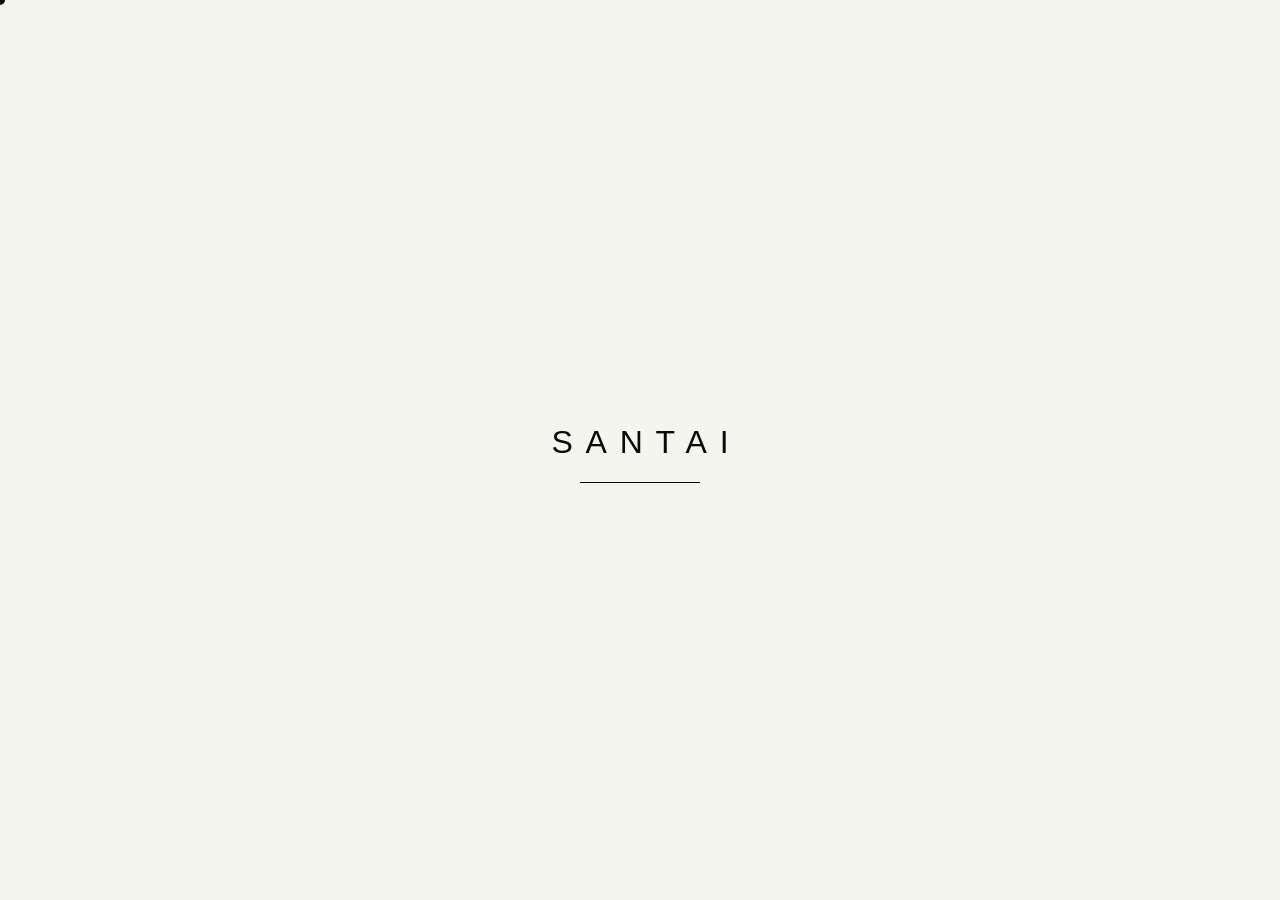
==== commit 8dae0d92: "Rebuild the storefront: sell-first layout, order by message, editor fields for price and photos Co-A" ====
--- a/index.html
+++ b/index.html
@@ -2,1337 +2,94 @@
 <html lang="en">
 <head>
 <meta charset="UTF-8"/>
-<meta http-equiv="Content-Security-Policy" content="default-src 'none'; script-src 'self' 'unsafe-inline'; style-src 'self' 'unsafe-inline' https://fonts.googleapis.com; font-src https://fonts.gstatic.com; img-src 'self' data: blob: https://iddwjrusnkvblezkrqjz.supabase.co; media-src blob: https://iddwjrusnkvblezkrqjz.supabase.co; connect-src https://iddwjrusnkvblezkrqjz.supabase.co; base-uri 'none'; form-action 'none'; object-src 'none'"/>
+<meta http-equiv="Content-Security-Policy" content="default-src 'none'; script-src 'self'; style-src 'self' https://fonts.googleapis.com; font-src https://fonts.gstatic.com; img-src 'self' data: blob: https://iddwjrusnkvblezkrqjz.supabase.co; media-src blob: https://iddwjrusnkvblezkrqjz.supabase.co; connect-src https://iddwjrusnkvblezkrqjz.supabase.co; base-uri 'none'; form-action 'none'; object-src 'none'"/>
 <meta name="viewport" content="width=device-width, initial-scale=1.0"/>
+<meta name="description" content="SANTAI shirts, one at a time. Choose a size and order by message."/>
+<meta name="theme-color" content="#f5f5f0"/>
 <title>SANTAI</title>
   <link rel="icon" type="image/png" href="[data-uri]"/>
 <link rel="preconnect" href="https://fonts.googleapis.com">
 <link rel="preconnect" href="https://fonts.gstatic.com" crossorigin>
 <link rel="preconnect" href="https://iddwjrusnkvblezkrqjz.supabase.co">
-<link href="https://fonts.googleapis.com/css2?family=Cormorant+Garamond:ital,wght@0,300;0,400;1,300&family=Bebas+Neue&family=Courier+Prime&display=swap" rel="stylesheet" media="print" onload="this.media='all'">
-<noscript><link href="https://fonts.googleapis.com/css2?family=Cormorant+Garamond:ital,wght@0,300;0,400;1,300&family=Bebas+Neue&family=Courier+Prime&display=swap" rel="stylesheet"></noscript>
-<style>
-*,*::before,*::after{box-sizing:border-box;margin:0;padding:0}
-:root{--bg:#f5f5f0;--fg:#0a0a0a;--mid:#5c5c58;--border:rgba(0,0,0,0.12);--header-h:96px;--footer-h:52px;--ticker-h:22px}
-html,body{width:100%;height:100%;overflow:hidden;cursor:none;font-family:'Courier Prime',monospace;background:var(--bg);color:var(--fg)}
-/* Real controls show the system pointer. The custom dot cursor hides while over them (see #cursor.over). */
-a,button,select,label[for],input[type=file],[role="button"],.up-btn{cursor:pointer}
-input[type=text],input[type=password],textarea{cursor:text}
-button:disabled{cursor:not-allowed}
-.sr-only{position:absolute;width:1px;height:1px;margin:-1px;padding:0;overflow:hidden;clip:rect(0,0,0,0);white-space:nowrap;border:0}
+<link href="https://fonts.googleapis.com/css2?family=Bebas+Neue&family=Cormorant+Garamond:ital,wght@0,400;0,500;1,400&family=Courier+Prime:wght@400;700&display=swap" rel="stylesheet" media="print" data-async-css>
+<noscript><link href="https://fonts.googleapis.com/css2?family=Bebas+Neue&family=Cormorant+Garamond:ital,wght@0,400;0,500;1,400&family=Courier+Prime:wght@400;700&display=swap" rel="stylesheet"></noscript>
+<link rel="stylesheet" href="css/site.css">
+</head>
+<body id="top">
+<a class="skip" href="#collection">Skip to the collection</a>
+<div id="cursor"></div>
+<div class="grain"></div>
+<div id="hold-layer"></div>
 
-#cursor{position:fixed;top:0;left:0;z-index:9999;width:10px;height:10px;background:var(--fg);border-radius:50%;pointer-events:none;transform:translate(-50%,-50%);transition:width .2s,height .2s,background .25s,border .2s}
-#cursor.drag{width:44px;height:44px;background:transparent;border:1.5px solid var(--fg)}
-#cursor.press{width:5px;height:5px}
-#cursor.over{opacity:0}
-@media(pointer:coarse){#cursor{display:none}}
-
-#site-bg-layer{position:fixed;inset:0;z-index:0;background-size:cover;background-position:center;opacity:0;transition:opacity .7s;pointer-events:none}
-#site-bg-layer.on{opacity:1}
-#hold-bg-layer{position:fixed;inset:0;z-index:1;background-size:cover;background-position:center;opacity:0;transition:opacity .35s;pointer-events:none}
-#hold-bg-layer.on{opacity:1}
-
-.grain{position:fixed;inset:0;z-index:2;pointer-events:none;opacity:.032;background-image:url("data:image/svg+xml,%3Csvg viewBox='0 0 256 256' xmlns='http://www.w3.org/2000/svg'%3E%3Cfilter id='n'%3E%3CfeTurbulence type='fractalNoise' baseFrequency='.9' numOctaves='4' stitchTiles='stitch'/%3E%3C/filter%3E%3Crect width='100%25' height='100%25' filter='url(%23n)'/%3E%3C/svg%3E");background-size:128px}
-
-/* ── HEADER ── */
-header{
-  position:fixed;top:0;left:0;right:0;z-index:200;
-  height:var(--header-h);
-  display:flex;flex-direction:column;align-items:stretch;justify-content:center;
-  gap:0;
-  padding:0;
-  animation:fadeUp .9s .1s both;
-}
-.logo-row{
-  display:flex;align-items:center;justify-content:center;
-  position:relative;
-  padding:14px 24px 8px;
-}
-.logo-wrap{display:flex;align-items:center;justify-content:center;font-weight:normal}
-.logo-text{display:block;font-family:'Bebas Neue',sans-serif;font-size:clamp(22px,3vw,32px);letter-spacing:.38em;line-height:1;font-weight:normal}
-.logo-img{max-height:36px;max-width:150px;object-fit:contain;display:none}
-.logo-img.show{display:block}
-.header-ig{
-  position:absolute;right:12px;top:50%;transform:translateY(-50%);
-  display:flex;align-items:center;justify-content:center;
-  width:44px;height:44px;
-  color:var(--fg);opacity:.8;
-  transition:opacity .2s;
-  cursor:pointer;
-  text-decoration:none;
-}
-.header-ig:hover{opacity:1}
-.header-ig svg{display:block;pointer-events:none}
-.header-sz{
-  position:absolute;left:12px;top:50%;transform:translateY(-50%);
-  display:flex;align-items:center;gap:5px;
-  min-height:44px;padding:0 12px;
-  font-size:10px;letter-spacing:.22em;text-transform:uppercase;
-  color:var(--fg);opacity:.8;
-  transition:opacity .2s;
-  cursor:pointer;
-  text-decoration:none;
-  white-space:nowrap;
-}
-.header-sz:hover{opacity:1}
-@media(max-width:480px){
-  /* icon only: the wordmark needs the room. The text stays for screen readers. */
-  .header-sz{width:44px;padding:0;justify-content:center}
-  .header-sz .sz-label{position:absolute;width:1px;height:1px;margin:-1px;overflow:hidden;clip:rect(0,0,0,0);white-space:nowrap}
-}
-
-/* ── HEADER TICKER (inside header, under logo) ── */
-.header-ticker-wrap{
-  width:100%;overflow:hidden;
-  border-top:1px solid var(--border);
-  padding:4px 0;
-  height:var(--ticker-h);
-  display:flex;align-items:center;
-  position:relative;
-}
-.header-ticker-track{display:flex;gap:72px;animation:ticker 22s linear infinite;width:max-content;pointer-events:none}
-.header-ticker-item{font-size:10px;letter-spacing:.3em;text-transform:uppercase;color:var(--mid);white-space:nowrap}
-/* Pause control for all looping motion (ticker, availability blink, hint). 44px hit area via ::after. */
-.motion-toggle{
-  position:absolute;right:0;top:0;height:100%;padding:0 14px;
-  background:var(--bg);border:none;border-left:1px solid var(--border);
-  font-family:inherit;font-size:10px;letter-spacing:.22em;text-transform:uppercase;color:var(--mid);
-  z-index:2;
-}
-.motion-toggle::after{content:'';position:absolute;inset:-11px 0}
-.motion-toggle:hover{color:var(--fg)}
-.motion-paused .header-ticker-track,
-.motion-paused .avail-dot{animation-play-state:paused}
-
-/* ── FOOTER ── */
-footer{
-  position:fixed;bottom:0;left:0;right:0;z-index:200;
-  height:var(--footer-h);
-  display:flex;align-items:center;justify-content:space-between;
-  padding:0 32px;
-  animation:fadeUp .9s .5s both;
-}
-.avail-wrap{display:flex;align-items:center;gap:8px;font-size:10px;letter-spacing:.22em;text-transform:uppercase;color:var(--mid)}
-.avail-dot{width:6px;height:6px;border-radius:50%;background:var(--fg);animation:blink 2s infinite;flex-shrink:0}
-@keyframes blink{0%,100%{opacity:1}50%{opacity:.35}}
-.dots{display:flex;gap:0;align-items:center}
-/* Each dot is a real button with a 44x44 hit area; the visible dot is the ::before. Hidden on phones, where the counter and arrows carry position. */
-.dot{position:relative;width:44px;height:44px;background:none;border:none;color:var(--fg);cursor:pointer}
-.dot::before{content:'';position:absolute;left:50%;top:50%;width:5px;height:5px;margin:-2.5px 0 0 -2.5px;border-radius:50%;background:currentColor;opacity:.45;transition:opacity .3s,transform .3s}
-.dot.active::before{opacity:1;transform:scale(1.5)}
-.dot:hover::before{opacity:1}
-@media(max-width:600px){.dots{display:none}}
-
-/* ── ARROW NAV ── */
-.nav-wrap{display:flex;align-items:center;gap:16px}
-.nav-arrows{display:flex;align-items:center;gap:4px}
-.nav-btn{
-  background:none;border:none;padding:0;
-  width:44px;height:44px;
-  display:flex;align-items:center;justify-content:center;
-  cursor:pointer;color:var(--fg);
-  opacity:.75;transition:opacity .2s;
-  flex-shrink:0;
-}
-.nav-btn:hover{opacity:1}
-.nav-btn:disabled{opacity:.2;cursor:not-allowed}
-.nav-btn svg{display:block;pointer-events:none}
-
-/* ── STAGE ── */
-.stage{
-  position:fixed;
-  top:var(--header-h);
-  left:0;right:0;
-  bottom:var(--footer-h);
-  z-index:10;
-  overflow:hidden;
-  animation:fadeUp 1.1s .3s both;
-}
-.swipe-cont{
-  width:100%;height:100%;
-  position:relative;overflow:hidden;
-  display:flex;align-items:center;
-}
-.track{
-  display:flex;
-  align-items:center;
-  height:100%;
-  will-change:transform;
-}
-
-/* ── SLIDE ── */
-.slide{
-  flex-shrink:0;
-  height:100%;
-  overflow:hidden;
-  display:flex;
-  align-items:center;
-  justify-content:center;
-}
-
-/* ── SHIRT WRAPPER ── */
-.shirt-section{
-  width:100%;
-  height:100%;
-  min-height:100%;
-  display:flex;
-  align-items:center;
-  justify-content:center;
-  flex-shrink:0;
-  position:relative;
-}
-.shirt-wrap{
-  position:relative;
-  height:calc(100vh - var(--header-h) - var(--footer-h));
-  height:calc(100dvh - var(--header-h) - var(--footer-h));
-  width:min(100vw, calc((100vh - var(--header-h) - var(--footer-h)) * 0.75));
-  width:min(100vw, calc((100dvh - var(--header-h) - var(--footer-h)) * 0.75));
-  max-width:800px;
-  user-select:none;
-}
-.shirt-img{
-  position:absolute;inset:0;
-  width:100%;height:100%;
-  object-fit:contain;display:block;
-  pointer-events:none;
-  transition:none;
-  filter:none;
-  will-change:transform;
-}
-.shirt-front{
-  position:absolute;inset:0;
-  width:100%;height:100%;
-  object-fit:contain;display:block;
-  pointer-events:none;
-  will-change:transform;
-}
-.shirt-back{
-  position:absolute;inset:0;
-  width:100%;height:100%;
-  object-fit:contain;display:block;
-  pointer-events:none;
-  opacity:0;
-  will-change:transform;
-}
-.shirt-wrap.held .shirt-img,
-.shirt-wrap.held .shirt-front,
-.shirt-wrap.held .shirt-back{
-  filter:brightness(.9);
-}
-.ring{display:none}
-.deg-el{
-  position:absolute;bottom:-28px;left:50%;transform:translateX(-50%);
-  font-size:10px;letter-spacing:.2em;color:var(--mid);text-transform:uppercase;
-  opacity:0;transition:opacity .3s;white-space:nowrap;pointer-events:none;
-}
-.shirt-wrap.dragging .deg-el{opacity:1}
-
-/* article counter — absolute inside shirt-wrap at bottom */
-.art-counter{
-  position:absolute;
-  bottom:12px;
-  left:50%;transform:translateX(-50%);
-  font-size:10px;letter-spacing:.28em;text-transform:uppercase;color:var(--mid);
-  white-space:nowrap;pointer-events:none;
-  transition:opacity .3s;
-  z-index:5;
-}
-.shirt-wrap.dragging .art-counter{opacity:0}
-
-/* Details and Flip: the keyboard and touch route to what press-and-hold shows */
-.shirt-actions{position:absolute;top:8px;left:0;right:0;display:flex;justify-content:center;gap:8px;z-index:6}
-.shirt-btn{
-  min-width:88px;height:44px;padding:0 14px;
-  background:var(--bg);color:var(--fg);border:1px solid var(--fg);
-  font-family:inherit;font-size:10px;letter-spacing:.22em;text-transform:uppercase;
-  transition:background .2s,color .2s;
-}
-.shirt-btn:hover{background:var(--fg);color:var(--bg)}
-.shirt-btn[aria-pressed="true"]{background:var(--fg);color:var(--bg)}
-.shirt-btn:disabled{opacity:.4}
-
-/* Shown when the collection cannot load, or has nothing in it */
-.stage-msg{position:absolute;inset:0;z-index:20;display:none;flex-direction:column;align-items:center;justify-content:center;gap:16px;padding:24px;text-align:center}
-.stage-msg.show{display:flex}
-.stage-msg p{font-family:'Cormorant Garamond',serif;font-size:20px;line-height:1.4;max-width:30ch}
-
-/* ── SIZE CHART — desktop table ── */
-.sz{width:100%;border-collapse:collapse;font-size:10px;letter-spacing:.15em;text-transform:uppercase;color:rgba(245,245,240,.9)}
-.sz th{border-bottom:1px solid rgba(245,245,240,.3);padding:5px 0;text-align:left;font-weight:normal;color:rgba(245,245,240,.75)}
-.sz td{padding:5px 0;border-bottom:1px solid rgba(245,245,240,.12)}
-.sz tr:last-child td{border-bottom:none}
-.sz-cards{display:none}
-
-/* ── SIZE CHART — mobile stacked cards ── */
-@media(max-width:540px){
-  .sz{display:none}
-  .sz-cards{
-    display:flex;flex-wrap:wrap;gap:6px;width:100%;
-  }
-  .sz-card{
-    flex:1 1 calc(50% - 6px);
-    border:1px solid rgba(245,245,240,.15);
-    padding:8px 10px;
-    min-width:0;
-  }
-  .sz-card-size{
-    font-family:'Bebas Neue',sans-serif;
-    font-size:16px;letter-spacing:.2em;
-    color:rgba(245,245,240,.9);
-    line-height:1;margin-bottom:5px;
-  }
-  .sz-card-row{
-    font-size:10px;letter-spacing:.15em;text-transform:uppercase;
-    color:rgba(245,245,240,.8);
-    display:flex;justify-content:space-between;
-    padding:2px 0;
-  }
-  .sz-card-row span:last-child{color:rgba(245,245,240,.95)}
-}
-
-/* ── DETAIL PANEL (overlay on shirt, shown on hold) ── */
-.detail-panel{
-  position:absolute;inset:0;
-  display:flex;flex-direction:column;justify-content:flex-end;
-  padding:26px;
-  /* Text sits over a photo of unknown brightness, so the scrim stays dark behind all of it */
-  background:linear-gradient(to top,rgba(10,10,10,.94) 0%,rgba(10,10,10,.86) 45%,rgba(10,10,10,0) 100%);
-  opacity:0;pointer-events:none;
-  transition:opacity .25s;
-  overflow-y:auto;
-}
-.shirt-wrap.held .detail-panel,
-.shirt-wrap.open .detail-panel{opacity:1}
-.shirt-wrap.open .detail-panel{pointer-events:auto}
-.p-title{font-family:'Bebas Neue',sans-serif;font-size:clamp(22px,4vw,32px);font-weight:normal;letter-spacing:.25em;color:#f5f5f0;line-height:1;margin-bottom:4px}
-.p-sub{font-size:11px;letter-spacing:.22em;text-transform:uppercase;color:rgba(245,245,240,.85);margin-bottom:14px}
-.p-desc{font-family:'Cormorant Garamond',serif;font-size:14px;line-height:1.65;color:rgba(245,245,240,.95);margin-bottom:16px}
-
-@keyframes ticker{from{transform:translateX(0)}to{transform:translateX(-50%)}}
-
-/* ── HOLD ROTATE HINT ── */
-.hold-hint{
-  position:absolute;
-  bottom:28px;left:50%;transform:translateX(-50%);
-  font-size:10px;letter-spacing:.28em;text-transform:uppercase;
-  color:var(--mid);white-space:nowrap;pointer-events:none;
-  transition:opacity .6s ease;
-}
-.hold-hint.hidden,.shirt-wrap.open .hold-hint{opacity:0;pointer-events:none}
-@keyframes fadeUp{from{opacity:0;transform:translateY(16px)}to{opacity:1;transform:translateY(0)}}
-
-/* ── LOADING ── */
-#loading-screen{position:fixed;inset:0;z-index:2000;background:var(--bg);display:flex;flex-direction:column;align-items:center;justify-content:center;gap:16px;transition:opacity .6s}
-#loading-screen.fade{opacity:0;pointer-events:none}
-.loading-logo{font-family:'Bebas Neue',sans-serif;font-size:32px;letter-spacing:.4em;color:var(--fg)}
-.loading-bar-wrap{width:120px;height:1px;background:rgba(0,0,0,.1)}
-.loading-bar{height:1px;background:var(--fg);width:0%;transition:width .4s ease}
-
-/* ── PASSWORD GATE ── */
-#pw-gate{position:fixed;inset:0;z-index:1000;background:#0a0a0a;display:none;flex-direction:column;align-items:center;justify-content:center}
-#pw-gate.open{display:flex}
-.pw-logo{font-family:'Bebas Neue',sans-serif;font-size:28px;letter-spacing:.4em;color:#f5f5f0;margin-bottom:8px}
-.pw-sub{font-size:10px;letter-spacing:.3em;text-transform:uppercase;color:#a0a0a0;margin-bottom:48px}
-.pw-field{background:rgba(255,255,255,.05);border:1px solid rgba(255,255,255,.15);color:#f5f5f0;padding:12px 18px;font-family:'Courier Prime',monospace;font-size:14px;outline:none;width:260px;text-align:center;letter-spacing:.15em;transition:border-color .2s}
-.pw-field:focus{border-color:rgba(255,255,255,.5)}
-.pw-btn{margin-top:14px;width:260px;padding:13px;background:#f5f5f0;color:#0a0a0a;border:none;font-family:'Bebas Neue',sans-serif;font-size:15px;letter-spacing:.3em;cursor:pointer;transition:opacity .2s}
-.pw-btn:hover{opacity:.8}
-.pw-err{font-size:9px;letter-spacing:.2em;text-transform:uppercase;color:#e74c3c;margin-top:12px;opacity:0;transition:opacity .3s}
-.pw-err.show{opacity:1}
-
-/* ── CMS ── */
-#cms-overlay{position:fixed;inset:0;z-index:600;display:none;align-items:stretch}
-#cms-overlay.open{display:flex}
-#cms-backdrop{flex:1;background:rgba(0,0,0,.45);backdrop-filter:blur(4px);cursor:pointer}
-#cms-panel{width:min(460px,96vw);background:#0a0a0a;color:#f5f5f0;overflow-y:auto;padding:40px 32px 80px;animation:slideIn .35s ease}
-@keyframes slideIn{from{transform:translateX(100%)}to{transform:translateX(0)}}
-.cms-hdr{display:flex;align-items:center;justify-content:space-between;margin-bottom:36px}
-.cms-ttl{font-family:'Bebas Neue',sans-serif;font-size:22px;letter-spacing:.3em}
-.cms-x{background:none;border:none;color:#f5f5f0;font-size:20px;cursor:pointer;opacity:.5;transition:opacity .2s;font-family:'Courier Prime',monospace}
-.cms-x:hover{opacity:1}
-.cms-signout{width:auto;margin:0 8px 0 auto;padding:9px 12px}
-.cms-sec{margin-bottom:28px}
-.cms-sec-lbl{font-size:8px;letter-spacing:.3em;text-transform:uppercase;color:#888;margin-bottom:12px;border-bottom:1px solid rgba(255,255,255,.08);padding-bottom:8px}
-.cms-fld{margin-bottom:14px}
-.cms-fld label{display:block;font-size:9px;letter-spacing:.2em;text-transform:uppercase;color:#888;margin-bottom:5px}
-.cms-fld input[type=text],.cms-fld textarea,.cms-fld input[type=password]{width:100%;background:rgba(255,255,255,.05);border:1px solid rgba(255,255,255,.12);color:#f5f5f0;padding:9px 11px;font-family:'Courier Prime',monospace;font-size:12px;outline:none;resize:vertical;transition:border-color .2s}
-.cms-fld input:focus,.cms-fld textarea:focus{border-color:rgba(255,255,255,.4)}
-.cms-select{width:100%;background:#1a1a1a;border:1px solid rgba(255,255,255,.2);color:#f5f5f0;padding:9px 11px;font-family:'Courier Prime',monospace;font-size:12px;outline:none;cursor:pointer;appearance:none;-webkit-appearance:none;background-image:url("data:image/svg+xml,%3Csvg xmlns='http://www.w3.org/2000/svg' width='12' height='8' viewBox='0 0 12 8'%3E%3Cpath d='M1 1l5 5 5-5' stroke='%23888' stroke-width='1.5' fill='none' stroke-linecap='round'/%3E%3C/svg%3E");background-repeat:no-repeat;background-position:right 12px center;padding-right:32px;}
-.cms-select:focus{border-color:rgba(255,255,255,.4)}
-.cms-select option{background:#1a1a1a;color:#f5f5f0;padding:8px}
-.compress-note{font-size:10px;letter-spacing:.1em;color:#a0a0a0;margin-top:4px}
-.up-btn{display:flex;align-items:center;gap:10px;background:rgba(255,255,255,.06);border:1px dashed rgba(255,255,255,.2);color:#f5f5f0;padding:11px 16px;font-family:'Courier Prime',monospace;font-size:10px;letter-spacing:.15em;text-transform:uppercase;cursor:pointer;width:100%;justify-content:center;transition:background .2s,border-color .2s}
-.up-btn:hover{background:rgba(255,255,255,.1);border-color:rgba(255,255,255,.4)}
-.up-btn input{display:none}
-.prev-thumb{width:100%;height:110px;object-fit:cover;margin-top:8px;border:1px solid rgba(255,255,255,.08);display:none}
-.prev-thumb.show{display:block}
-.art-tabs{display:flex;gap:6px;margin-bottom:14px;flex-wrap:wrap}
-.art-tab{font-size:8px;letter-spacing:.2em;text-transform:uppercase;padding:5px 12px;border:1px solid rgba(255,255,255,.15);background:none;color:#888;cursor:pointer;transition:all .2s}
-.art-tab.active{background:#f5f5f0;color:#0a0a0a;border-color:#f5f5f0}
-.art-sort-row{display:flex;align-items:center;gap:4px;margin-bottom:14px;flex-wrap:wrap}
-.art-sort-item{display:flex;align-items:center;gap:0;border:1px solid rgba(255,255,255,.15);overflow:hidden}
-.art-sort-label{font-size:8px;letter-spacing:.15em;text-transform:uppercase;color:#888;padding:5px 10px;cursor:pointer;transition:all .2s;white-space:nowrap}
-.art-sort-label.active{background:#f5f5f0;color:#0a0a0a}
-.sort-btn{background:none;border:none;border-left:1px solid rgba(255,255,255,.15);color:#888;padding:5px 7px;cursor:pointer;font-size:10px;line-height:1;transition:color .2s}
-.sort-btn:hover{color:#f5f5f0}
-.sort-btn:disabled{opacity:.2;cursor:not-allowed}
-.add-art-btn{width:100%;padding:9px;background:none;color:#888;border:1px dashed rgba(255,255,255,.15);font-family:'Courier Prime',monospace;font-size:9px;letter-spacing:.2em;text-transform:uppercase;cursor:pointer;transition:all .2s;margin-bottom:16px}
-.add-art-btn:hover{color:#f5f5f0;border-color:rgba(255,255,255,.4)}
-.save-btn{width:100%;padding:13px;background:#f5f5f0;color:#0a0a0a;border:none;font-family:'Bebas Neue',sans-serif;font-size:16px;letter-spacing:.3em;cursor:pointer;transition:opacity .2s;margin-top:6px}
-.save-btn:hover{opacity:.8}
-.save-btn:disabled{opacity:.4;cursor:not-allowed}
-.save-confirm{font-size:9px;letter-spacing:.2em;text-transform:uppercase;color:#2ecc71;text-align:center;margin-top:10px;opacity:0;transition:opacity .4s}
-.save-confirm.show{opacity:1}
-.save-err{font-size:9px;letter-spacing:.15em;color:#e74c3c;text-align:center;margin-top:10px;opacity:0;transition:opacity .4s;word-break:break-word}
-.save-err.show{opacity:1}
-.del-art-btn{width:100%;padding:10px;background:none;color:#e74c3c;border:1px solid rgba(231,76,60,.3);font-family:'Courier Prime',monospace;font-size:9px;letter-spacing:.2em;text-transform:uppercase;cursor:pointer;transition:all .2s;margin-top:8px}
-.del-art-btn:hover{background:rgba(231,76,60,.12);border-color:#e74c3c}
-.ghost-btn{width:100%;padding:9px;background:none;color:#888;border:1px solid rgba(255,255,255,.12);font-family:'Courier Prime',monospace;font-size:9px;letter-spacing:.2em;text-transform:uppercase;cursor:pointer;transition:all .2s;margin-top:6px}
-.ghost-btn:hover{color:#f5f5f0;border-color:rgba(255,255,255,.35)}
-.pw-row{display:flex;gap:8px;align-items:flex-end}
-.pw-row .cms-fld{flex:1;margin-bottom:0}
-.pw-change-btn{padding:9px 14px;background:rgba(255,255,255,.08);border:1px solid rgba(255,255,255,.2);color:#f5f5f0;font-family:'Courier Prime',monospace;font-size:9px;letter-spacing:.15em;text-transform:uppercase;cursor:pointer;white-space:nowrap;transition:all .2s;flex-shrink:0}
-.pw-change-btn:hover{background:rgba(255,255,255,.15)}
-.spinner{display:inline-block;width:12px;height:12px;border:2px solid rgba(10,10,10,.2);border-top-color:#0a0a0a;border-radius:50%;animation:spin .7s linear infinite;vertical-align:middle;margin-right:6px}
-@keyframes spin{to{transform:rotate(360deg)}}
-
-/* Keyboard focus: one visible ring everywhere, light on the dark CMS surfaces */
-:focus-visible{outline:2px solid var(--fg)!important;outline-offset:3px}
-#pw-gate :focus-visible,#cms-panel :focus-visible,.detail-panel :focus-visible{outline-color:#f5f5f0!important}
-
-/* Reduced motion: no looping or sliding motion, everything lands in its final state */
-@media(prefers-reduced-motion:reduce){
-  *,*::before,*::after{animation-duration:.01ms!important;animation-iteration-count:1!important;transition-duration:.01ms!important}
-  .header-ticker-track{animation:none}
-}
-
-/* mobile tweaks */
-@media(max-width:600px){
-  :root{--header-h:80px;--footer-h:44px}
-  .shirt-wrap{
-    height:calc(100vh - var(--header-h) - var(--footer-h));
-    height:calc(100dvh - var(--header-h) - var(--footer-h));
-    width:min(100vw, calc((100vh - var(--header-h) - var(--footer-h)) * 0.75));
-    width:min(100vw, calc((100dvh - var(--header-h) - var(--footer-h)) * 0.75));
-    max-width:100vw;
-  }
-  footer{padding:0 20px}
-  .logo-wrap{padding:10px 16px 6px}
-}
-</style>
-</head>
-<body>
-
-<div id="cursor"></div>
-<div id="site-bg-layer"></div>
-<div id="hold-bg-layer"></div>
-<div class="grain"></div>
-
-<!-- LOADING -->
-<div id="loading-screen">
+<div id="loading">
   <div class="loading-logo">SANTAI</div>
   <div class="loading-bar-wrap"><div class="loading-bar" id="loading-bar"></div></div>
 </div>
 
-<!-- HEADER -->
-<header>
-  <div class="logo-row">
-    <a class="header-sz" href="sizechart.html">
-      <svg width="13" height="13" viewBox="0 0 16 16" fill="none" stroke="currentColor" stroke-width="1.5" stroke-linecap="round" aria-hidden="true"><path d="M2 4h12M2 8h8M2 12h10"/></svg>
-      <span class="sz-label">Size Chart</span>
+<header class="site-header">
+  <nav class="hdr-side left" aria-label="Primary">
+    <a class="hdr-link" href="#collection">Collection</a>
+    <a class="hdr-link" href="sizechart.html">Size chart</a>
+  </nav>
+  <h1 class="wordmark">
+    <img class="logo-img" id="logoImg" src="[data-uri]" width="150" height="32" alt="SANTAI">
+    <span class="logo-text" id="logoText">SANTAI</span>
+  </h1>
+  <div class="hdr-side right">
+    <a class="hdr-ig" data-ig href="https://instagram.com/santai.memorabilia" target="_blank" rel="noopener noreferrer" aria-label="SANTAI on Instagram">
+      <svg aria-hidden="true" width="18" height="18" viewBox="0 0 24 24" fill="none" stroke="currentColor" stroke-width="1.6" stroke-linecap="round" stroke-linejoin="round"><rect x="2" y="2" width="20" height="20" rx="5" ry="5"/><circle cx="12" cy="12" r="4"/><circle cx="17.5" cy="6.5" r="0.8" fill="currentColor" stroke="none"/></svg>
     </a>
-    <h1 class="logo-wrap">
-      <img class="logo-img" id="logoImg" src="[data-uri]" width="150" height="36" alt="SANTAI" loading="eager"/>
-      <span class="logo-text" id="logoText">SANTAI</span>
-    </h1>
-    <a class="header-ig" id="igLink" style="display:none" target="_blank" rel="noopener noreferrer" aria-label="SANTAI on Instagram">
-      <svg aria-hidden="true" width="18" height="18" viewBox="0 0 24 24" fill="none" stroke="currentColor" stroke-width="1.6" stroke-linecap="round" stroke-linejoin="round">
-        <rect x="2" y="2" width="20" height="20" rx="5" ry="5"/>
-        <circle cx="12" cy="12" r="4"/>
-        <circle cx="17.5" cy="6.5" r="0.8" fill="currentColor" stroke="none"/>
-      </svg>
-    </a>
-  </div>
-  <div class="header-ticker-wrap">
-    <div class="header-ticker-track" id="tickerTrack"></div>
-    <button class="motion-toggle" id="motionToggle" type="button" aria-pressed="false">Pause</button>
+    <a class="hdr-link hdr-order" href="#orderBand">Order</a>
   </div>
 </header>
 
-<!-- STAGE -->
-<main class="stage" id="stage">
-  <div class="swipe-cont" id="swipeCont">
-    <div class="track" id="track"></div>
-  </div>
+<main id="main">
   <div class="stage-msg" id="stageMsg" role="status">
     <p id="stageMsgText"></p>
-    <button class="shirt-btn" id="stageRetry" type="button">Try again</button>
+    <button id="stageRetry" type="button" hidden>Try again</button>
   </div>
+
+  <div class="marquee" id="marquee" hidden>
+    <div class="marquee-track" id="marqueeTrack"></div>
+    <button class="marquee-btn" id="motionBtn" type="button" aria-pressed="false">Pause</button>
+  </div>
+
+  <div class="collection" id="collection" tabindex="-1"></div>
+
+  <section class="band" id="orderBand" aria-labelledby="orderTitle" hidden>
+    <div class="band-grid">
+      <h2 class="band-title" id="orderTitle">Order</h2>
+      <div class="band-body">
+        <p class="band-lede" id="bandHow"></p>
+        <div class="band-actions">
+          <a class="btn-inv" id="bandWa" href="https://wa.me/" target="_blank" rel="noopener noreferrer" hidden>Message on WhatsApp</a>
+          <a class="btn-inv ghost" id="bandIg" href="https://ig.me/m/santai.memorabilia" target="_blank" rel="noopener noreferrer">Message on Instagram</a>
+        </div>
+      </div>
+    </div>
+    <div class="band-info" id="bandInfo" hidden>
+      <div id="shipBlock" hidden><h3>Shipping</h3><p id="shipText"></p></div>
+      <div id="retBlock" hidden><h3>Returns</h3><p id="retText"></p></div>
+    </div>
+    <div class="band-foot">
+      <span>&copy; <span id="year"></span> SANTAI</span>
+      <nav aria-label="Footer">
+        <a href="sizechart.html">Size chart</a>
+        <a data-ig href="https://instagram.com/santai.memorabilia" target="_blank" rel="noopener noreferrer">Instagram</a>
+        <a href="#top">Back to top</a>
+      </nav>
+    </div>
+  </section>
 </main>
 
-<!-- FOOTER -->
-<footer>
-  <div class="avail-wrap" id="availWrap" style="visibility:hidden"><div class="avail-dot"></div><span id="availTxt"></span></div>
-  <nav class="nav-wrap" aria-label="Articles">
-    <div class="dots" id="dotsEl"></div>
-    <div class="nav-arrows">
-      <button class="nav-btn" id="navPrev" aria-label="Previous">
-        <svg aria-hidden="true" width="16" height="16" viewBox="0 0 16 16" fill="none"><path d="M10 3L5 8l5 5" stroke="currentColor" stroke-width="1.5" stroke-linecap="round" stroke-linejoin="round"/></svg>
-      </button>
-      <button class="nav-btn" id="navNext" aria-label="Next">
-        <svg aria-hidden="true" width="16" height="16" viewBox="0 0 16 16" fill="none"><path d="M6 3l5 5-5 5" stroke="currentColor" stroke-width="1.5" stroke-linecap="round" stroke-linejoin="round"/></svg>
-      </button>
-    </div>
-  </nav>
-</footer>
-
-<!-- PASSWORD GATE -->
-<div id="pw-gate">
-  <div class="pw-logo">SANTAI</div>
-  <div class="pw-sub">CMS: Editor Access</div>
-  <input class="pw-field" id="pw-email" type="email" placeholder="Email" aria-label="Email" autocomplete="username" style="margin-bottom:10px"/>
-  <input class="pw-field" id="pw-input" type="password" placeholder="Password" aria-label="Password" autocomplete="current-password"/>
-  <button class="pw-btn" id="pw-submit">SIGN IN</button>
-  <div class="pw-err" id="pw-err" role="alert">Incorrect email or password</div>
+<div class="mbar" id="mbar">
+  <div class="mbar-text"><div class="mbar-name" id="mbarName"></div><div class="mbar-price" id="mbarPrice"></div></div>
+  <button class="mbar-btn" id="mbarBtn" type="button">Order</button>
 </div>
 
-<!-- CMS PANEL -->
-<div id="cms-overlay">
-  <div id="cms-backdrop"></div>
-  <div id="cms-panel">
-    <div class="cms-hdr">
-      <div class="cms-ttl">SANTAI CMS</div>
-      <button class="ghost-btn cms-signout" id="cms-signout" type="button">Sign out</button>
-      <button class="cms-x" id="cms-x" aria-label="Close editor">✕</button>
-    </div>
+<noscript><p class="noscript-msg">SANTAI needs JavaScript to show the collection.</p></noscript>
 
-    <div class="cms-sec">
-      <div class="cms-sec-lbl">Global Settings</div>
-      <div class="cms-fld">
-        <label>Site Logo (replaces text wordmark)</label>
-        <label class="up-btn">↑ Upload Logo<input type="file" id="f-logo" accept="image/*"></label>
-        <div class="compress-note">Auto-compressed to ≤200KB on upload</div>
-        <img class="prev-thumb" id="pv-logo" alt=""/>
-        <button class="ghost-btn" id="remove-logo-btn">✕ Remove Logo, Use Text</button>
-      </div>
-      <div class="cms-fld"><label>Instagram URL</label><input type="text" id="g-ig-url" placeholder="https://instagram.com/santai.memorabilia"/></div>
-      <div class="cms-fld"><label>Running Text (separate with |)</label><textarea id="g-ticker" rows="3"></textarea></div>
-      <div class="cms-fld">
-        <label>Size Chart (one per line: S,chest,length,shoulder)</label>
-        <textarea id="g-size-chart" rows="6" placeholder="S,104,72,48&#10;M,110,75,51&#10;L,116,78,54&#10;XL,122,81,57"></textarea>
-        <div class="compress-note">This is the global size chart shown at /sizechart</div>
-      </div>
-      <div class="cms-fld">
-        <label>Site Background Image</label>
-        <label class="up-btn">↑ Upload Site Background<input type="file" id="f-site-bg" accept="image/*"></label>
-        <div class="compress-note">Auto-compressed to ≤800KB on upload</div>
-        <img class="prev-thumb" id="pv-site-bg" alt=""/>
-        <button class="ghost-btn" id="remove-site-bg-btn">✕ Remove Background</button>
-      </div>
-    </div>
-
-    <div class="cms-sec">
-      <div class="cms-sec-lbl">Change CMS Password</div>
-      <div class="pw-row">
-        <div class="cms-fld"><label>New Password</label><input type="password" id="g-new-pw" placeholder="New password"/></div>
-        <button class="pw-change-btn" id="change-pw-btn">Update</button>
-      </div>
-    </div>
-
-    <div class="cms-sec">
-      <div class="cms-sec-lbl">Articles (drag to reorder)</div>
-      <div class="art-sort-row" id="artTabs"></div>
-      <button class="add-art-btn" id="addArtBtn">+ Add Article</button>
-      <div id="artEditor">
-        <div class="cms-fld"><label>Shirt Name</label><input type="text" id="a-name"/></div>
-        <div class="cms-fld"><label>Subtitle</label><input type="text" id="a-sub"/></div>
-        <div class="cms-fld">
-          <label>Availability Status</label>
-          <select id="a-avail" class="cms-select">
-            <option value="Available Now">Available Now</option>
-            <option value="Running Low">Running Low</option>
-            <option value="Sold Out">Sold Out</option>
-          </select>
-        </div>
-        <div class="cms-fld"><label>Description</label><textarea id="a-desc" rows="3"></textarea></div>
-        <div class="cms-fld">
-          <label>Shirt Image (Front)</label>
-          <label class="up-btn">↑ Upload Shirt Image<input type="file" id="f-shirt" accept="image/*"></label>
-          <div class="compress-note">Auto-compressed to ≤600KB, max 1400px on upload</div>
-          <img class="prev-thumb" id="pv-shirt" alt=""/>
-        </div>
-        <div class="cms-fld">
-          <label>Shirt Image (Back), shown after 180° rotation</label>
-          <label class="up-btn">↑ Upload Back of Shirt<input type="file" id="f-shirt-back" accept="image/*"></label>
-          <div class="compress-note">Auto-compressed to ≤600KB on upload</div>
-          <img class="prev-thumb" id="pv-shirt-back" alt=""/>
-        </div>
-        <div class="cms-fld">
-          <label>Hold Audio (loops while holding)</label>
-          <label class="up-btn">↑ Upload Audio File (mp3/ogg)<input type="file" id="f-audio" accept="audio/*"></label>
-          <div class="compress-note" id="audio-note"></div>
-        </div>
-        <div class="cms-fld">
-          <label>Hold Background Image</label>
-          <label class="up-btn">↑ Upload Hold Background<input type="file" id="f-hold-bg" accept="image/*"></label>
-          <div class="compress-note">Auto-compressed to ≤800KB on upload</div>
-          <img class="prev-thumb" id="pv-hold-bg" alt=""/>
-        </div>
-        <div class="cms-fld"><label>Hold Background Color (fallback, e.g. #1a1a2e)</label><input type="text" id="a-hold-color" placeholder="#1a1a2e"/></div>
-        <div class="cms-fld"><label>Size Chart (one per line: S,chest,length,shoulder)</label><textarea id="a-sizes" rows="4"></textarea></div>
-        <button class="save-btn" id="saveBtn">SAVE ALL CHANGES</button>
-        <div class="save-confirm" id="save-confirm">✓ Saved. Live for everyone</div>
-        <div class="save-err" id="save-err"></div>
-        <button class="del-art-btn" id="delArtBtn">✕ Delete This Article</button>
-      </div>
-    </div>
-  </div>
-</div>
-
-<script>
-/* ══════════════════════════
-   SUPABASE
-══════════════════════════ */
-const SB_URL = 'https://iddwjrusnkvblezkrqjz.supabase.co';
-const SB_KEY = 'eyJhbGciOiJIUzI1NiIsInR5cCI6IkpXVCJ9.eyJpc3MiOiJzdXBhYmFzZSIsInJlZiI6ImlkZHdqcnVzbmt2YmxlemtycWp6Iiwicm9sZSI6ImFub24iLCJpYXQiOjE3NzM4NDg2NTYsImV4cCI6MjA4OTQyNDY1Nn0.Z_5QInMfYMbOY8HRz9omb-3LBKS4bU3V6q_-ESbgQW4';
-const BUCKET = 'santai-assets';
-const DEFAULT_IG_URL = 'https://instagram.com/santai.memorabilia';
-const H = { 'apikey':SB_KEY,'Authorization':`Bearer ${SB_KEY}`,'Content-Type':'application/json' };
-
-/* Anything from the database is text, never markup. Escape before it goes into HTML,
-   and only let https URLs into src, href and url(). */
-const esc = v => String(v==null?'':v).replace(/[&<>"']/g, c=>({'&':'&amp;','<':'&lt;','>':'&gt;','"':'&quot;',"'":'&#39;'}[c]));
-function safeUrl(u){ try{ const x=new URL(String(u||'')); return x.protocol==='https:'?x.href:''; }catch(e){ return ''; } }
-
-/* ══════════════════════════
-   CMS SIGN-IN (Supabase Auth)
-   Reading is public. Every write carries the signed-in editor's token, and the database
-   (row-level security, see supabase/cms-security.sql) is what refuses everyone else.
-   The session lives in sessionStorage, so it ends when the tab closes.
-══════════════════════════ */
-const SESSION_KEY = 'santai_cms_session';
-try{ localStorage.removeItem('santai_cms_pw'); }catch(e){} // the old client-side password, if this browser still has it
-
-function readSession(){ try{ const s=JSON.parse(sessionStorage.getItem(SESSION_KEY)||'null'); return s&&s.access_token?s:null; }catch(e){ return null; } }
-function saveSession(s){ try{ s?sessionStorage.setItem(SESSION_KEY,JSON.stringify(s)):sessionStorage.removeItem(SESSION_KEY); }catch(e){} }
-function toSession(j){ return { access_token:j.access_token, refresh_token:j.refresh_token, expires_at:j.expires_at||Math.floor(Date.now()/1000)+(j.expires_in||3600) }; }
-async function readErr(r){ try{ const j=await r.json(); return String(j.message||j.msg||j.error_description||j.error||r.statusText).slice(0,200); }catch(e){ return r.statusText||('HTTP '+r.status); } }
-
-async function signIn(email,password){
-  const r=await fetch(`${SB_URL}/auth/v1/token?grant_type=password`,{method:'POST',headers:{apikey:SB_KEY,'Content-Type':'application/json'},body:JSON.stringify({email,password})});
-  if(!r.ok) throw new Error('Sign in failed');
-  const s=toSession(await r.json()); saveSession(s); return s;
-}
-async function getToken(){
-  let s=readSession(); if(!s) throw new Error('Not signed in');
-  if(s.expires_at-60 > Date.now()/1000) return s.access_token;
-  const r=await fetch(`${SB_URL}/auth/v1/token?grant_type=refresh_token`,{method:'POST',headers:{apikey:SB_KEY,'Content-Type':'application/json'},body:JSON.stringify({refresh_token:s.refresh_token})});
-  if(!r.ok){ saveSession(null); throw new Error('Session expired. Sign in again.'); }
-  s=toSession(await r.json()); saveSession(s); return s.access_token;
-}
-async function authH(extra){ return { apikey:SB_KEY, Authorization:`Bearer ${await getToken()}`, ...extra }; }
-async function signOut(){
-  const s=readSession(); saveSession(null);
-  if(s){ try{ await fetch(`${SB_URL}/auth/v1/logout`,{method:'POST',headers:{apikey:SB_KEY,Authorization:`Bearer ${s.access_token}`}}); }catch(e){} }
-}
-
-async function sbGet(t,q=''){ const r=await fetch(`${SB_URL}/rest/v1/${t}?${q}`,{headers:H}); if(!r.ok) throw new Error(await readErr(r)); return r.json(); }
-/* Writes ask for the changed rows back. Row-level security answers "not allowed" with an empty list, not an error, so an empty list is treated as a refusal. */
-async function sbWrite(method,t,q,b){
-  const r=await fetch(`${SB_URL}/rest/v1/${t}${q?'?'+q:''}`,{method,headers:await authH({'Content-Type':'application/json','Prefer':'return=representation'}),body:b?JSON.stringify(b):undefined});
-  if(!r.ok) throw new Error(await readErr(r));
-  const rows=await r.json();
-  if(!rows.length) throw new Error('Nothing was changed. Your account may not be allowed to edit this.');
-  return rows;
-}
-const sbPatch=(t,q,b)=>sbWrite('PATCH',t,q,b);
-const sbPost=(t,b)=>sbWrite('POST',t,'',b);
-const sbDelete=(t,q)=>sbWrite('DELETE',t,q);
-
-async function uploadFile(blob, path){
-  const res = await fetch(`${SB_URL}/storage/v1/object/${BUCKET}/${path}`,{method:'POST',headers:await authH({'Content-Type':blob.type||'application/octet-stream'}),body:blob});
-  if(!res.ok) throw new Error(await readErr(res));
-  return `${SB_URL}/storage/v1/object/public/${BUCKET}/${path}?t=${Date.now()}`;
-}
-
-/* ══════════════════════════
-   IMAGE COMPRESSION
-   Resizes + compresses image before upload using Canvas
-   maxW/maxH = max dimension in px, quality = JPEG quality 0-1, maxKB = size cap
-══════════════════════════ */
-function compressImage(file, { maxW=1400, maxH=1400, quality=0.82, maxKB=600 }={}){
-  return new Promise((resolve)=>{
-    const img = new Image();
-    const url = URL.createObjectURL(file);
-    img.onload = ()=>{
-      URL.revokeObjectURL(url);
-      let {width:w, height:h} = img;
-      // scale down if needed
-      const ratio = Math.min(1, maxW/w, maxH/h);
-      w = Math.round(w*ratio);
-      h = Math.round(h*ratio);
-      const canvas = document.createElement('canvas');
-      canvas.width = w; canvas.height = h;
-      const ctx = canvas.getContext('2d');
-      ctx.drawImage(img, 0, 0, w, h);
-      // try reducing quality until under maxKB
-      let q = quality;
-      const tryCompress = ()=>{
-        canvas.toBlob(blob=>{
-          if(!blob){ resolve(file); return; }
-          if(blob.size > maxKB*1024 && q > 0.4){
-            q -= 0.08;
-            tryCompress();
-          } else {
-            // keep original extension for PNGs with transparency, else jpeg
-            const useJpeg = file.type !== 'image/png';
-            const ext = useJpeg ? 'jpg' : 'png';
-            const name = file.name.replace(/\.[^.]+$/, '') + '_opt.' + ext;
-            resolve(new File([blob], name, { type: useJpeg ? 'image/jpeg' : 'image/png' }));
-          }
-        }, file.type === 'image/png' ? 'image/png' : 'image/jpeg', q);
-      };
-      tryCompress();
-    };
-    img.onerror = ()=>resolve(file); // fallback: use original
-    img.src = url;
-  });
-}
-
-
-/* ══════════════════════════
-   STATE
-══════════════════════════ */
-let globalData={}, articles=[], curIdx=0, cmsIdx=0;
-let pendingFiles={ logo:null, siteBg:null, shirtImg:null, shirtBack:null, holdBg:null, audio:null };
-
-/* ══════════════════════════
-   LOAD — stale-while-revalidate
-   Shows cached data instantly, then refreshes from Supabase in background
-══════════════════════════ */
-const CACHE_KEY = 'santai_cache_v1';
-
-/* Empty and error states for the stage. mode: 'ok' | 'empty' | 'error' */
-function showStage(mode){
-  const box=document.getElementById('stageMsg');
-  const txt=document.getElementById('stageMsgText');
-  const retry=document.getElementById('stageRetry');
-  if(mode==='ok'){ box.classList.remove('show'); return; }
-  txt.textContent = mode==='error'
-    ? 'The collection could not be loaded. Check your connection and try again.'
-    : 'Nothing is on show yet. Check back soon.';
-  retry.style.display = mode==='error' ? '' : 'none';
-  box.classList.add('show');
-}
-document.getElementById('stageRetry').addEventListener('click',()=>{ setBar(20); loadData(); });
-
-async function loadData(){
-  setBar(20);
-  // 1. Try cache first, render instantly if available
-  try {
-    const cached = localStorage.getItem(CACHE_KEY);
-    if(cached){
-      const { g, a } = JSON.parse(cached);
-      globalData = g; articles = a;
-      setBar(60);
-      applyGlobal(); renderTrack(); applyArticleStatus(); showStage(articles.length?'ok':'empty'); hideLoading();
-    }
-  } catch(e){}
-
-  // 2. Always fetch fresh from Supabase in background
-  try {
-    const [g,a] = await Promise.all([
-      sbGet('santai_global','id=eq.1'),
-      sbGet('santai_articles','order=sort_order.asc')
-    ]);
-    const newG = g[0]||{}, newA = a||[];
-    // Only re-render if data actually changed
-    if(JSON.stringify(newG)!==JSON.stringify(globalData) || JSON.stringify(newA)!==JSON.stringify(articles)){
-      globalData = newG; articles = newA;
-      applyGlobal(); renderTrack(); applyArticleStatus();
-    }
-    showStage(articles.length?'ok':'empty');
-    localStorage.setItem(CACHE_KEY, JSON.stringify({g:globalData, a:articles}));
-    setBar(100);
-    if(!document.getElementById('loading-screen').classList.contains('fade')) hideLoading();
-  } catch(e){
-    console.warn('Supabase fetch error:',e);
-    // Cached articles stay on screen. With nothing cached, say so; never invent a product.
-    if(!articles.length){ applyGlobal(); showStage('error'); hideLoading(); }
-  }
-}
-
-function setBar(p){ document.getElementById('loading-bar').style.width=p+'%'; }
-function hideLoading(){
-  setBar(100);
-  setTimeout(()=>{ const s=document.getElementById('loading-screen'); s.classList.add('fade'); setTimeout(()=>s.style.display='none',650); },300);
-}
-
-/* ══════════════════════════
-   CURSOR
-══════════════════════════ */
-const cur=document.getElementById('cursor');
-document.addEventListener('mousemove',e=>{ cur.style.left=e.clientX+'px'; cur.style.top=e.clientY+'px'; });
-// Over a real control the system pointer shows, so the custom dot steps aside
-document.addEventListener('mouseover',e=>{ cur.classList.toggle('over', !!e.target.closest('a,button,select,label,input[type=file],[role="button"],.up-btn,#cms-backdrop')); });
-
-// Pause/play for all looping motion
-const motionBtn=document.getElementById('motionToggle');
-motionBtn.addEventListener('click',()=>{
-  const paused=document.documentElement.classList.toggle('motion-paused');
-  motionBtn.setAttribute('aria-pressed',String(paused));
-  motionBtn.textContent=paused?'Play':'Pause';
-});
-
-/* ══════════════════════════
-   CMS ROUTE
-══════════════════════════ */
-let cmsReady=false; // true once the data has loaded, so the editor opens with real content
-function checkRoute(){
-  const gate=document.getElementById('pw-gate');
-  if(window.location.hash!=='#CMSedit'){ gate.classList.remove('open'); return; }
-  if(cmsReady && readSession()){ gate.classList.remove('open'); openCMS(); return; }
-  gate.classList.add('open'); document.getElementById('pw-email').focus();
-}
-window.addEventListener('hashchange',checkRoute);
-checkRoute();
-document.getElementById('pw-submit').addEventListener('click',tryLogin);
-['pw-email','pw-input'].forEach(id=>document.getElementById(id).addEventListener('keydown',e=>{ if(e.key==='Enter') tryLogin(); }));
-async function tryLogin(){
-  const email=document.getElementById('pw-email').value.trim();
-  const pw=document.getElementById('pw-input').value;
-  const btn=document.getElementById('pw-submit'), err=document.getElementById('pw-err');
-  btn.disabled=true;
-  try{
-    await signIn(email,pw);
-    document.getElementById('pw-gate').classList.remove('open');
-    document.getElementById('pw-email').value=''; document.getElementById('pw-input').value='';
-    err.classList.remove('show');
-    openCMS();
-  }catch(e){
-    err.classList.add('show'); document.getElementById('pw-input').value='';
-    setTimeout(()=>err.classList.remove('show'),3000);
-  }finally{ btn.disabled=false; }
-}
-
-/* ══════════════════════════
-   BG LAYER
-══════════════════════════ */
-const siteBgLayer=document.getElementById('site-bg-layer');
-const holdBgLayer=document.getElementById('hold-bg-layer');
-
-/* ══════════════════════════
-   SVG FALLBACK
-══════════════════════════ */
-function svgShirt(){
-  return `<svg class="shirt-img" viewBox="0 0 340 420" xmlns="http://www.w3.org/2000/svg">
-    <defs><filter id="shf"><feDropShadow dx="0" dy="8" stdDeviation="16" flood-opacity=".1"/></filter></defs>
-    <path d="M90 90 L60 160 L30 155 L50 240 L90 235 L90 380 L250 380 L250 235 L290 240 L310 155 L280 160 L250 90 L220 70 Q170 50 120 70 Z" fill="#f5f5f0" stroke="#0a0a0a" stroke-width="2.5" stroke-linejoin="round" filter="url(#shf)"/>
-    <path d="M140 70 Q170 95 200 70" fill="none" stroke="#0a0a0a" stroke-width="2" stroke-linecap="round"/>
-    <path d="M90 90 L60 160" fill="none" stroke="#0a0a0a" stroke-width="1" stroke-dasharray="4 3" opacity=".3"/>
-    <path d="M250 90 L280 160" fill="none" stroke="#0a0a0a" stroke-width="1" stroke-dasharray="4 3" opacity=".3"/>
-    <rect x="114" y="148" width="36" height="28" rx="1" fill="none" stroke="#0a0a0a" stroke-width="1.2" opacity=".5"/>
-    <line x1="170" y1="100" x2="170" y2="380" stroke="#0a0a0a" stroke-width=".6" stroke-dasharray="3 5" opacity=".18"/>
-    <text x="170" y="310" text-anchor="middle" font-family="Bebas Neue,sans-serif" font-size="18" letter-spacing="8" fill="#0a0a0a" opacity=".07">SANTAI</text>
-  </svg>`;
-}
-function szTable(s){
-  if(!s||!s.trim()) return '';
-  const rows=s.trim().split('\n').filter(Boolean).map(l=>{
-    const[size,chest,length,shoulder]=l.split(',').map(x=>x.trim());
-    return {size,chest,length,shoulder};
-  });
-  // Desktop table
-  const tableRows=rows.map(r=>`<tr><td>${r.size||''}</td><td>${r.chest||''} cm</td><td>${r.length||''} cm</td><td>${r.shoulder||''} cm</td></tr>`).join('');
-  const table=`<table class="sz"><thead><tr><th>Size</th><th>Chest</th><th>Length</th><th>Shoulder</th></tr></thead><tbody>${tableRows}</tbody></table>`;
-  // Mobile stacked cards
-  const cards=rows.map(r=>`
-    <div class="sz-card">
-      <div class="sz-card-size">${r.size||''}</div>
-      <div class="sz-card-row"><span>Chest</span><span>${r.chest||''} cm</span></div>
-      <div class="sz-card-row"><span>Length</span><span>${r.length||''} cm</span></div>
-      <div class="sz-card-row"><span>Shoulder</span><span>${r.shoulder||''} cm</span></div>
-    </div>`).join('');
-  return table+`<div class="sz-cards">${cards}</div>`;
-}
-
-/* ══════════════════════════
-   APPLY GLOBAL
-══════════════════════════ */
-function applyGlobal(){
-  const g=globalData;
-  const li=document.getElementById('logoImg'), lt=document.getElementById('logoText');
-  const logoUrl=safeUrl(g.logo_img);
-  if(logoUrl){ li.src=logoUrl; li.classList.add('show'); lt.style.display='none'; }
-  else { li.classList.remove('show'); lt.style.display=''; }
-  const items=(g.ticker||'SANTAI').split('|').filter(Boolean);
-  document.getElementById('tickerTrack').innerHTML=[...items,...items].map(t=>`<span class="header-ticker-item">${esc(t)}</span>`).join('');
-  const bgUrl=safeUrl(g.site_bg);
-  if(bgUrl){ siteBgLayer.style.backgroundImage=`url("${bgUrl}")`; siteBgLayer.classList.add('on'); }
-  else siteBgLayer.classList.remove('on');
-  // Instagram link — always visible, href updates if set
-  const igEl=document.getElementById('igLink');
-  // The CMS value wins; otherwise the brand account. Never ship a link with no destination.
-  const igUrl=safeUrl((g.ig_url||'').trim())||DEFAULT_IG_URL;
-  igEl.href=igUrl; igEl.style.display='';
-}
-
-function applyArticleStatus(){
-  const art=articles[curIdx];
-  const status = art ? (art.avail_status||'Available Now') : '';
-  document.getElementById('availWrap').style.visibility = art ? '' : 'hidden';
-  document.getElementById('availTxt').textContent = status;
-  const dot = document.querySelector('.avail-dot');
-  if(!dot) return;
-  if(status==='Sold Out'){ dot.style.background='#e74c3c'; }
-  else if(status==='Running Low'){ dot.style.background='#e67e22'; }
-  else { dot.style.background='var(--fg)'; }
-}
-
-/* ══════════════════════════
-   RENDER TRACK
-══════════════════════════ */
-const trackEl=document.getElementById('track');
-
-function getStageH(){
-  return document.getElementById('stage').clientHeight;
-}
-
-function renderTrack(){
-  trackEl.innerHTML='';
-  const W=window.innerWidth, total=articles.length;
-  articles.forEach((art,i)=>{
-    const slide=document.createElement('div');
-    slide.className='slide';
-    slide.style.cssText=`width:${W}px;min-width:${W}px;max-width:${W}px;height:100%`;
-
-    const shirtSection=document.createElement('div');
-    shirtSection.className='shirt-section';
-    shirtSection.style.height=getStageH()+'px';
-    shirtSection.style.minHeight=getStageH()+'px';
-
-    const wrap=document.createElement('div');
-    wrap.className='shirt-wrap';
-
-    // Front image (or SVG fallback)
-    if(safeUrl(art.shirt_img)){
-      const img=document.createElement('img');
-      img.className='shirt-img shirt-front'; img.src=safeUrl(art.shirt_img); img.draggable=false;
-      img.alt=(art.name||'Shirt')+', front';
-      img.width=3; img.height=4; // ratio hint; the wrapper fixes the real size
-      img.loading= i===0 ? 'eager' : 'lazy'; img.decoding='async';
-      if(i===0) img.fetchPriority='high';
-      wrap.appendChild(img);
-    } else {
-      const svgWrap=document.createElement('div');
-      svgWrap.setAttribute('role','img'); svgWrap.setAttribute('aria-label',(art.name||'Shirt')+' (no photo yet)');
-      svgWrap.className='shirt-front'; svgWrap.style.cssText='width:100%;height:100%;position:absolute;inset:0';
-      svgWrap.innerHTML=svgShirt(); wrap.appendChild(svgWrap);
-    }
-
-    // Back image (hidden initially, shown after 180°)
-    if(safeUrl(art.shirt_back_img)){
-      const imgBack=document.createElement('img');
-      imgBack.className='shirt-img shirt-back'; imgBack.src=safeUrl(art.shirt_back_img); imgBack.draggable=false;
-      imgBack.alt=(art.name||'Shirt')+', back';
-      imgBack.width=3; imgBack.height=4;
-      imgBack.loading='lazy'; imgBack.decoding='async';
-      imgBack.style.cssText='position:absolute;inset:0;opacity:0;';
-      wrap.appendChild(imgBack);
-    }
-
-    wrap.insertAdjacentHTML('beforeend',`
-      <div class="ring"></div>
-      <span class="deg-el">0°</span>
-      <div class="detail-panel">
-        <h2 class="p-title">${esc(art.name||'Untitled')}</h2>
-        <div class="p-sub">${esc(art.sub)}</div>
-        <p class="p-desc">${esc(art.description).replace(/\n/g,'<br>')}</p>
-      </div>
-      <div class="hold-hint">Hold &amp; Rotate</div>`);
-
-    const counter=document.createElement('div');
-    counter.className='art-counter';
-    counter.textContent=String(i+1).padStart(3,'0')+' / '+String(total).padStart(3,'0');
-    wrap.appendChild(counter);
-
-    shirtSection.appendChild(wrap);
-    slide.appendChild(shirtSection);
-    trackEl.appendChild(slide);
-    attachShirt(wrap, art);
-  });
-  setTrackPos(false);
-  renderDots();
-  updateArrows();
-  applyArticleStatus();
-  updateInert();
-}
-
-// Off-screen slides must not take keyboard focus (focusing them would scroll the clipped track)
-function updateInert(){
-  document.querySelectorAll('.slide').forEach((s,i)=>{ s.inert = (i!==curIdx); });
-}
-
-/* ══════════════════════════
-   SHIRT INTERACTION
-══════════════════════════ */
-function attachShirt(wrap, art){
-  let dragging=false, held=false, sx=0, deg=0, htimer=null;
-  let showingBack=false;
-  const front = wrap.querySelector('.shirt-front') || wrap.querySelector('.shirt-img');
-  const back  = wrap.querySelector('.shirt-back');
-  const degEl = wrap.querySelector('.deg-el');
-  const hint  = wrap.querySelector('.hold-hint');
-
-  // Audio setup
-  let audioEl=null;
-  if(safeUrl(art.audio_url)){
-    audioEl=new Audio(safeUrl(art.audio_url));
-    audioEl.loop=true;
-    audioEl.preload='none';
-  }
-
-  function dismissHint(){ if(hint) hint.classList.add('hidden'); }
-
-  // Keyboard and touch route to what press-and-hold shows: details, and the back of the shirt
-  const actions=document.createElement('div');
-  actions.className='shirt-actions';
-  const detailsBtn=document.createElement('button');
-  detailsBtn.type='button'; detailsBtn.className='shirt-btn'; detailsBtn.textContent='Details';
-  detailsBtn.setAttribute('aria-pressed','false');
-  detailsBtn.addEventListener('click',()=>{
-    const open=wrap.classList.toggle('open');
-    detailsBtn.setAttribute('aria-pressed',String(open));
-    dismissHint();
-  });
-  actions.appendChild(detailsBtn);
-  if(back){
-    const flipBtn=document.createElement('button');
-    flipBtn.type='button'; flipBtn.className='shirt-btn'; flipBtn.textContent='Flip';
-    flipBtn.addEventListener('click',()=>{ deg=Math.round(deg/180)*180+180; applyRot(deg); dismissHint(); });
-    actions.appendChild(flipBtn);
-  }
-  // Pressing a button must not start the hold-and-rotate drag underneath it
-  ['mousedown','touchstart'].forEach(ev=>actions.addEventListener(ev,e=>e.stopPropagation(),{passive:true}));
-  wrap.appendChild(actions);
-
-  function applyRot(d){
-    const n=((d%360)+360)%360;
-    const rad=(n*Math.PI)/180;
-    const cx=Math.cos(rad), ab=Math.abs(cx);
-    // At exactly the zero-crossing (scaleX≈0) swap faces
-    const inBack = n>90 && n<270;
-    if(inBack && !showingBack){
-      showingBack=true;
-      if(front){ front.style.opacity='0'; front.style.transform=''; }
-      if(back)  back.style.opacity='1';
-    } else if(!inBack && showingBack){
-      showingBack=false;
-      if(back){ back.style.opacity='0'; back.style.transform=''; }
-      if(front) front.style.opacity='1';
-    }
-    // Mirror the scaleX for the back face (it's the reverse side)
-    const transform=`scaleX(${cx<0?-ab:ab}) skewY(${Math.sin(rad)*4}deg)`;
-    if(showingBack && back)   back.style.transform=transform;
-    else if(front)            front.style.transform=transform;
-    degEl.textContent=Math.round(n)+'°';
-  }
-
-  function startHold(){
-    held=true; wrap.classList.add('held');
-    dismissHint();
-    if(safeUrl(art.hold_bg)){
-      holdBgLayer.style.background='';
-      holdBgLayer.style.backgroundImage=`url("${safeUrl(art.hold_bg)}")`;
-      holdBgLayer.classList.add('on');
-    } else if(art.hold_color){
-      holdBgLayer.style.backgroundImage='none';
-      holdBgLayer.style.background=art.hold_color;
-      holdBgLayer.classList.add('on');
-    }
-    // Start audio
-    if(audioEl){ audioEl.currentTime=0; audioEl.play().catch(()=>{}); }
-    cur.classList.add('press');
-  }
-  function endHold(){
-    held=false; wrap.classList.remove('held');
-    holdBgLayer.classList.remove('on');
-    // Stop audio
-    if(audioEl){ audioEl.pause(); audioEl.currentTime=0; }
-    cur.classList.remove('press');
-  }
-  function beginDrag(x){
-    dragging=true; sx=x;
-    wrap.classList.add('dragging');
-    cur.classList.add('drag');
-    dismissHint();
-    htimer=setTimeout(startHold,200);
-  }
-  function moveDrag(x){ if(!dragging) return; const d=x-sx; sx=x; deg+=d*.55; applyRot(deg); }
-  function endDrag(){ clearTimeout(htimer); dragging=false; wrap.classList.remove('dragging'); cur.classList.remove('drag'); endHold(); }
-
-  wrap.addEventListener('mousedown',e=>{ e.stopPropagation(); beginDrag(e.clientX); });
-  document.addEventListener('mousemove',e=>moveDrag(e.clientX));
-  document.addEventListener('mouseup',endDrag);
-  wrap.addEventListener('mouseenter',()=>{ if(!dragging) cur.classList.add('drag'); });
-  wrap.addEventListener('mouseleave',()=>{ if(!dragging) cur.classList.remove('drag'); });
-  wrap.addEventListener('touchstart',e=>{ e.stopPropagation(); beginDrag(e.touches[0].clientX); },{passive:true});
-  wrap.addEventListener('touchmove',e=>{ moveDrag(e.touches[0].clientX); e.preventDefault(); },{passive:false});
-  wrap.addEventListener('touchend',endDrag);
-}
-
-/* ══════════════════════════
-   NAVIGATION
-══════════════════════════ */
-function setTrackPos(anim){
-  const W=window.innerWidth;
-  if(anim){ trackEl.style.transition='transform .55s cubic-bezier(.25,.46,.45,.94)'; setTimeout(()=>trackEl.style.transition='none',600); }
-  else trackEl.style.transition='none';
-  trackEl.style.transform=`translateX(-${curIdx*W}px)`;
-}
-function goTo(i,anim=true){
-  if(i<0||i>=articles.length) return;
-  curIdx=i; setTrackPos(anim); renderDots(); updateArrows(); applyArticleStatus(); updateInert();
-}
-function renderDots(){
-  const el=document.getElementById('dotsEl'); el.innerHTML='';
-  if(articles.length<=1) return;
-  articles.forEach((art,i)=>{
-    const d=document.createElement('button');
-    d.type='button'; d.className='dot'+(i===curIdx?' active':'');
-    d.setAttribute('aria-label','Show '+(art.name||('article '+(i+1))));
-    if(i===curIdx) d.setAttribute('aria-current','true');
-    d.addEventListener('click',()=>goTo(i));
-    el.appendChild(d);
-  });
-}
-function updateArrows(){
-  const prev=document.getElementById('navPrev');
-  const next=document.getElementById('navNext');
-  if(!prev||!next) return;
-  prev.disabled = curIdx<=0;
-  next.disabled = curIdx>=articles.length-1;
-}
-
-document.getElementById('navPrev').addEventListener('click',()=>goTo(curIdx-1));
-document.getElementById('navNext').addEventListener('click',()=>goTo(curIdx+1));
-
-let swSX=0,swDX=0,swSY=0,swLocked=false;
-const sc=document.getElementById('swipeCont');
-sc.addEventListener('mousedown',e=>{ if(e.target.closest('.shirt-wrap')) return; swSX=e.clientX; swDX=0; });
-document.addEventListener('mousemove',e=>{ if(!swSX||e.target.closest('.shirt-wrap')) return; swDX=e.clientX-swSX; });
-document.addEventListener('mouseup',()=>{ if(!swSX) return; if(Math.abs(swDX)>60){ swDX<0?goTo(curIdx+1):goTo(curIdx-1); } swSX=0;swDX=0; });
-sc.addEventListener('touchstart',e=>{ if(e.target.closest('.shirt-wrap')) return; swSX=e.touches[0].clientX; swSY=e.touches[0].clientY; swLocked=false; swDX=0; },{passive:true});
-sc.addEventListener('touchmove',e=>{ if(!swSX||e.target.closest('.shirt-wrap')) return; const dx=e.touches[0].clientX-swSX,dy=e.touches[0].clientY-swSY; if(!swLocked){swLocked=true;if(Math.abs(dy)>Math.abs(dx)){swSX=0;return;}} swDX=dx; },{passive:true});
-sc.addEventListener('touchend',()=>{ if(!swSX) return; if(Math.abs(swDX)>60){ swDX<0?goTo(curIdx+1):goTo(curIdx-1); } swSX=0;swDX=0; });
-document.addEventListener('keydown',e=>{
-  if(e.key==='Escape'){
-    if(cmsOv.classList.contains('open')) closeCMS();
-    else if(document.getElementById('pw-gate').classList.contains('open')) window.location.hash='';
-    return;
-  }
-  // Arrow keys page the carousel, but never while typing or while the CMS is open
-  if(cmsOv.classList.contains('open') || document.getElementById('pw-gate').classList.contains('open')) return;
-  if(e.target.closest && e.target.closest('input,textarea,select')) return;
-  if(e.key==='ArrowRight') goTo(curIdx+1);
-  if(e.key==='ArrowLeft') goTo(curIdx-1);
-});
-
-window.addEventListener('resize',()=>{
-  const W=window.innerWidth, H=getStageH();
-  document.querySelectorAll('.slide').forEach(s=>{ s.style.width=W+'px'; s.style.minWidth=W+'px'; s.style.maxWidth=W+'px'; });
-  document.querySelectorAll('.shirt-section').forEach(s=>{ s.style.height=H+'px'; s.style.minHeight=H+'px'; });
-  setTrackPos(false);
-});
-
-/* ══════════════════════════
-   CMS
-══════════════════════════ */
-const cmsOv=document.getElementById('cms-overlay');
-document.getElementById('cms-x').addEventListener('click',closeCMS);
-document.getElementById('cms-backdrop').addEventListener('click',closeCMS);
-
-function openCMS(){
-  pendingFiles={logo:null,siteBg:null,shirtImg:null,shirtBack:null,holdBg:null,audio:null};
-  cmsOv.classList.add('open');
-  document.getElementById('g-ig-url').value=globalData.ig_url||'';
-  document.getElementById('g-ticker').value=globalData.ticker||'';
-  document.getElementById('g-size-chart').value=globalData.size_chart||'';
-  document.getElementById('g-new-pw').value='';
-  const psb=document.getElementById('pv-site-bg');
-  safeUrl(globalData.site_bg)?(psb.src=safeUrl(globalData.site_bg),psb.classList.add('show')):(psb.src='',psb.classList.remove('show'));
-  const pl=document.getElementById('pv-logo');
-  safeUrl(globalData.logo_img)?(pl.src=safeUrl(globalData.logo_img),pl.classList.add('show')):(pl.src='',pl.classList.remove('show'));
-  renderTabs(); loadEditor(cmsIdx);
-}
-function closeCMS(){ cmsOv.classList.remove('open'); window.location.hash=''; }
-
-function renderTabs(){
-  const el=document.getElementById('artTabs'); el.innerHTML='';
-  articles.forEach((art,i)=>{
-    const item=document.createElement('div');
-    item.className='art-sort-item';
-
-    const lbl=document.createElement('div');
-    lbl.className='art-sort-label'+(i===cmsIdx?' active':'');
-    lbl.textContent=`#${i+1} ${art.name||'Untitled'}`;
-    lbl.addEventListener('click',()=>{ cmsIdx=i; pendingFiles.shirtImg=null; pendingFiles.shirtBack=null; pendingFiles.holdBg=null; pendingFiles.audio=null; renderTabs(); loadEditor(i); });
-
-    const btnUp=document.createElement('button');
-    btnUp.className='sort-btn'; btnUp.textContent='↑'; btnUp.disabled=i===0;
-    btnUp.title='Move up';
-    btnUp.addEventListener('click',async(e)=>{ e.stopPropagation(); await moveArticle(i,-1); });
-
-    const btnDn=document.createElement('button');
-    btnDn.className='sort-btn'; btnDn.textContent='↓'; btnDn.disabled=i===articles.length-1;
-    btnDn.title='Move down';
-    btnDn.addEventListener('click',async(e)=>{ e.stopPropagation(); await moveArticle(i,1); });
-
-    item.appendChild(lbl); item.appendChild(btnUp); item.appendChild(btnDn);
-    el.appendChild(item);
-  });
-}
-
-async function moveArticle(idx, dir){
-  const swapIdx=idx+dir;
-  if(swapIdx<0||swapIdx>=articles.length) return;
-  // Swap in local array
-  [articles[idx],articles[swapIdx]]=[articles[swapIdx],articles[idx]];
-  // Update sort_order on both
-  articles.forEach((a,i)=>a.sort_order=i);
-  // Adjust cmsIdx to follow the moved article
-  if(cmsIdx===idx) cmsIdx=swapIdx;
-  else if(cmsIdx===swapIdx) cmsIdx=idx;
-  renderTabs(); loadEditor(cmsIdx); renderTrack();
-  // Persist to Supabase
-  try{
-    await Promise.all(articles.map((a,i)=>sbPatch('santai_articles',`id=eq.${a.id}`,{sort_order:i})));
-    localStorage.setItem(CACHE_KEY,JSON.stringify({g:globalData,a:articles}));
-  }catch(e){ console.warn('Sort save error:',e); }
-}
-function loadEditor(i){
-  const a=articles[i]; if(!a) return;
-  document.getElementById('a-name').value=a.name||'';
-  document.getElementById('a-sub').value=a.sub||'';
-  document.getElementById('a-desc').value=a.description||'';
-  document.getElementById('a-hold-color').value=a.hold_color||'';
-  document.getElementById('a-sizes').value=a.sizes||'S,104,72,48\nM,110,75,51\nL,116,78,54\nXL,122,81,57';
-  document.getElementById('a-avail').value=a.avail_status||'Available Now';
-  const ps=document.getElementById('pv-shirt');
-  safeUrl(a.shirt_img)?(ps.src=safeUrl(a.shirt_img),ps.classList.add('show')):(ps.src='',ps.classList.remove('show'));
-  const psb=document.getElementById('pv-shirt-back');
-  safeUrl(a.shirt_back_img)?(psb.src=safeUrl(a.shirt_back_img),psb.classList.add('show')):(psb.src='',psb.classList.remove('show'));
-  const ph=document.getElementById('pv-hold-bg');
-  safeUrl(a.hold_bg)?(ph.src=safeUrl(a.hold_bg),ph.classList.add('show')):(ph.src='',ph.classList.remove('show'));
-  const an=document.getElementById('audio-note');
-  an.textContent=a.audio_url?'✓ Audio file uploaded':'No audio set';
-}
-
-/* preview + compress on select */
-async function handleFileInput(file, pendingKey, previewId, opts){
-  const p=document.getElementById(previewId);
-  p.src=URL.createObjectURL(file); p.classList.add('show'); // instant preview
-  const compressed=await compressImage(file, opts);
-  pendingFiles[pendingKey]=compressed;
-  console.log(`${pendingKey}: ${(file.size/1024).toFixed(0)}KB → ${(compressed.size/1024).toFixed(0)}KB`);
-}
-
-
-document.getElementById('f-site-bg').addEventListener('change',e=>{ const f=e.target.files[0]; if(f) handleFileInput(f,'siteBg','pv-site-bg',{maxW:2400,maxH:1600,quality:0.80,maxKB:800}); });
-document.getElementById('f-shirt').addEventListener('change',e=>{ const f=e.target.files[0]; if(f) handleFileInput(f,'shirtImg','pv-shirt',{maxW:1400,maxH:1800,quality:0.84,maxKB:600}); });
-document.getElementById('f-shirt-back').addEventListener('change',e=>{ const f=e.target.files[0]; if(f) handleFileInput(f,'shirtBack','pv-shirt-back',{maxW:1400,maxH:1800,quality:0.84,maxKB:600}); });
-document.getElementById('f-hold-bg').addEventListener('change',e=>{ const f=e.target.files[0]; if(f) handleFileInput(f,'holdBg','pv-hold-bg',{maxW:2400,maxH:1600,quality:0.80,maxKB:800}); });
-document.getElementById('f-audio').addEventListener('change',e=>{
-  const f=e.target.files[0]; if(!f) return;
-  pendingFiles.audio=f;
-  document.getElementById('audio-note').textContent=`✓ ${f.name} (${(f.size/1024).toFixed(0)}KB) , will upload on save`;
-});
-
-document.getElementById('remove-logo-btn').addEventListener('click',()=>{ pendingFiles.logo='__remove__'; const p=document.getElementById('pv-logo'); p.src=''; p.classList.remove('show'); });
-document.getElementById('remove-site-bg-btn').addEventListener('click',()=>{ pendingFiles.siteBg='__remove__'; const p=document.getElementById('pv-site-bg'); p.src=''; p.classList.remove('show'); });
-
-document.getElementById('addArtBtn').addEventListener('click',async()=>{
-  try{
-    const rows=await sbPost('santai_articles',{sort_order:articles.length,name:'New Shirt',sub:'',description:'',shirt_img:null,hold_bg:null,hold_color:'#111',sizes:'S,104,72,48\nM,110,75,51\nL,116,78,54\nXL,122,81,57',avail_status:'Available Now'});
-    articles.push(rows[0]); cmsIdx=articles.length-1; renderTabs(); loadEditor(cmsIdx); renderTrack();
-  }catch(e){alert('Error: '+e.message);}
-});
-
-document.getElementById('delArtBtn').addEventListener('click',async()=>{
-  if(articles.length<=1){alert('Must keep at least one article.');return;}
-  if(!confirm(`Delete "${articles[cmsIdx].name}"?`)) return;
-  try{
-    await sbDelete('santai_articles',`id=eq.${articles[cmsIdx].id}`);
-    articles.splice(cmsIdx,1); cmsIdx=Math.max(0,cmsIdx-1);
-    if(curIdx>=articles.length) curIdx=articles.length-1;
-    renderTabs(); loadEditor(cmsIdx); renderTrack();
-  }catch(e){alert('Error: '+e.message);}
-});
-
-document.getElementById('change-pw-btn').addEventListener('click',async()=>{
-  const np=document.getElementById('g-new-pw').value;
-  if(np.length<10){ alert('Use at least 10 characters.'); return; }
-  try{
-    const r=await fetch(`${SB_URL}/auth/v1/user`,{method:'PUT',headers:await authH({'Content-Type':'application/json'}),body:JSON.stringify({password:np})});
-    if(!r.ok) throw new Error(await readErr(r));
-    document.getElementById('g-new-pw').value=''; alert('Password updated.');
-  }catch(e){ alert('Error: '+e.message); }
-});
-
-document.getElementById('cms-signout').addEventListener('click',async()=>{ await signOut(); closeCMS(); });
-
-/* ── SAVE ── */
-document.getElementById('saveBtn').addEventListener('click',async()=>{
-  const btn=document.getElementById('saveBtn');
-  const conf=document.getElementById('save-confirm');
-  const errEl=document.getElementById('save-err');
-  btn.disabled=true; btn.innerHTML='<span class="spinner"></span>Saving…';
-  conf.classList.remove('show'); errEl.classList.remove('show');
-
-  try{
-    const art=articles[cmsIdx];
-    let logoUrl=globalData.logo_img||null, siteBgUrl=globalData.site_bg||null;
-    let shirtUrl=art.shirt_img||null, shirtBackUrl=art.shirt_back_img||null;
-    let holdBgUrl=art.hold_bg||null, audioUrl=art.audio_url||null;
-
-    const ext=f=>{ const e=(f.name.split('.').pop()||'').toLowerCase(); return /^[a-z0-9]{1,5}$/.test(e)?e:'bin'; };
-    if(pendingFiles.logo==='__remove__') logoUrl=null;
-    else if(pendingFiles.logo) logoUrl=await uploadFile(pendingFiles.logo,`logo_${Date.now()}.${ext(pendingFiles.logo)}`);
-    if(pendingFiles.siteBg==='__remove__') siteBgUrl=null;
-    else if(pendingFiles.siteBg) siteBgUrl=await uploadFile(pendingFiles.siteBg,`sitebg_${Date.now()}.${ext(pendingFiles.siteBg)}`);
-    if(pendingFiles.shirtImg) shirtUrl=await uploadFile(pendingFiles.shirtImg,`shirt_${art.id}_${Date.now()}.${ext(pendingFiles.shirtImg)}`);
-    if(pendingFiles.shirtBack) shirtBackUrl=await uploadFile(pendingFiles.shirtBack,`shirtback_${art.id}_${Date.now()}.${ext(pendingFiles.shirtBack)}`);
-    if(pendingFiles.holdBg) holdBgUrl=await uploadFile(pendingFiles.holdBg,`holdbg_${art.id}_${Date.now()}.${ext(pendingFiles.holdBg)}`);
-    if(pendingFiles.audio) audioUrl=await uploadFile(pendingFiles.audio,`audio_${art.id}_${Date.now()}.${ext(pendingFiles.audio)}`);
-
-    const ng={ ticker:document.getElementById('g-ticker').value, ig_url:document.getElementById('g-ig-url').value, size_chart:document.getElementById('g-size-chart').value, logo_img:logoUrl, site_bg:siteBgUrl };
-    await sbPatch('santai_global','id=eq.1',ng);
-    globalData={...globalData,...ng};
-
-    const na={ name:document.getElementById('a-name').value, sub:document.getElementById('a-sub').value, description:document.getElementById('a-desc').value, hold_color:document.getElementById('a-hold-color').value, sizes:document.getElementById('a-sizes').value, shirt_img:shirtUrl, shirt_back_img:shirtBackUrl, hold_bg:holdBgUrl, audio_url:audioUrl, avail_status:document.getElementById('a-avail').value };
-    await sbPatch('santai_articles',`id=eq.${art.id}`,na);
-    articles[cmsIdx]={...art,...na};
-
-    pendingFiles={logo:null,siteBg:null,shirtImg:null,shirtBack:null,holdBg:null,audio:null};
-    localStorage.setItem(CACHE_KEY, JSON.stringify({g:globalData, a:articles}));
-    applyGlobal(); renderTrack(); renderTabs(); applyArticleStatus();
-    btn.innerHTML='SAVE ALL CHANGES'; btn.disabled=false;
-    conf.classList.add('show'); setTimeout(()=>conf.classList.remove('show'),3000);
-  }catch(e){
-    console.error(e);
-    btn.innerHTML='SAVE ALL CHANGES'; btn.disabled=false;
-    errEl.textContent='Error: '+e.message; errEl.classList.add('show');
-    setTimeout(()=>errEl.classList.remove('show'),6000);
-  }
-});
-
-/* ══════════════════════════
-   INIT
-══════════════════════════ */
-(async()=>{
-  await loadData();
-  cmsReady=true; checkRoute();
-})();
-</script>
+<script src="js/core.js"></script>
+<script src="js/site.js"></script>
 </body>
 </html>
--- a/css/site.css
+++ b/css/site.css
@@ -0,0 +1,260 @@
+/* SANTAI storefront. Direction lives in DESIGN.md. */
+
+*,*::before,*::after{box-sizing:border-box;margin:0;padding:0}
+
+:root{
+  --paper:#f5f5f0;
+  --plate:#e8e4d9;
+  --ink:#0a0a0a;
+  --ink-2:#34342f;
+  --mute:#5c5c58;
+  --line:rgba(10,10,10,.14);
+  --band:#0d0d0c;
+  --band-mute:#b8b8b0;
+  --band-line:rgba(245,245,240,.2);
+  --ok:#0a0a0a;
+  --low:#b4530a;
+  --out:#b3261e;
+
+  --f-display:'Bebas Neue','Arial Narrow',Impact,sans-serif;
+  --f-serif:'Cormorant Garamond',Georgia,'Times New Roman',serif;
+  --f-mono:'Courier Prime','Courier New',monospace;
+
+  --ease:cubic-bezier(.16,1,.3,1);
+  --ease-io:cubic-bezier(.76,0,.24,1);
+
+  --gutter:clamp(1.25rem,4.5vw,4.5rem);
+  --hdr:64px;
+}
+@media(max-width:700px){:root{--hdr:56px}}
+
+html{background:var(--paper);color:var(--ink);scroll-behavior:smooth;scroll-padding-top:calc(var(--hdr) + 1rem);-webkit-text-size-adjust:100%}
+body{min-height:100vh;font-family:var(--f-mono);font-size:1rem;line-height:1.5;overflow-x:hidden;cursor:none}
+@media(pointer:coarse){body{cursor:auto}}
+img{display:block;max-width:100%}
+button,input,select,textarea{font:inherit;color:inherit}
+a{color:inherit}
+h1,h2,h3{font-weight:normal}
+
+a,button,select,label[for],summary,[role="button"],.size label{cursor:pointer}
+button:disabled{cursor:not-allowed}
+
+[hidden]{display:none!important}
+.sr-only{position:absolute;width:1px;height:1px;margin:-1px;padding:0;overflow:hidden;clip:rect(0,0,0,0);white-space:nowrap;border:0}
+
+:focus-visible{outline:2px solid var(--ink)!important;outline-offset:3px}
+.band :focus-visible,#hold-layer :focus-visible{outline-color:var(--paper)!important}
+
+.skip{position:fixed;left:var(--gutter);top:-4rem;z-index:500;background:var(--ink);color:var(--paper);padding:.75rem 1rem;font-size:.75rem;letter-spacing:.14em;text-transform:uppercase;text-decoration:none;transition:top .2s}
+.skip:focus{top:.75rem}
+
+/* ── cursor (desktop only) ── */
+#cursor{position:fixed;top:0;left:0;z-index:9999;width:10px;height:10px;background:var(--ink);border-radius:50%;pointer-events:none;transform:translate(-50%,-50%);transition:width .25s var(--ease),height .25s var(--ease),background .25s,border .2s,opacity .15s;mix-blend-mode:normal}
+#cursor.ring{width:48px;height:48px;background:transparent;border:1.5px solid var(--ink)}
+#cursor.press{width:6px;height:6px}
+#cursor.over{opacity:0}
+#cursor.on-dark{background:var(--paper)}
+#cursor.on-dark.ring{background:transparent;border-color:var(--paper)}
+@media(pointer:coarse){#cursor{display:none}}
+
+.grain{position:fixed;inset:0;z-index:2;pointer-events:none;opacity:.035;background-image:url("data:image/svg+xml,%3Csvg viewBox='0 0 256 256' xmlns='http://www.w3.org/2000/svg'%3E%3Cfilter id='n'%3E%3CfeTurbulence type='fractalNoise' baseFrequency='.9' numOctaves='4' stitchTiles='stitch'/%3E%3C/filter%3E%3Crect width='100%25' height='100%25' filter='url(%23n)'/%3E%3C/svg%3E")}
+
+/* hold: the page falls away and the shirt sits on its own colour */
+#hold-layer{position:fixed;inset:0;z-index:50;opacity:0;pointer-events:none;background-size:cover;background-position:center;transition:opacity .45s var(--ease)}
+.holding #hold-layer{opacity:1}
+.holding .site-header,.holding .mbar{opacity:0;pointer-events:none}
+
+/* ── loading ── */
+#loading{position:fixed;inset:0;z-index:2000;background:var(--paper);display:flex;flex-direction:column;align-items:center;justify-content:center;gap:1rem;transition:opacity .6s}
+#loading.fade{opacity:0;pointer-events:none}
+.loading-logo{font-family:var(--f-display);font-size:2rem;letter-spacing:.4em;padding-left:.4em}
+.loading-bar-wrap{width:120px;height:1px;background:var(--line)}
+.loading-bar{height:1px;background:var(--ink);width:0;transition:width .4s ease}
+
+/* ── header ── */
+.site-header{position:fixed;top:0;left:0;right:0;z-index:100;height:var(--hdr);display:grid;grid-template-columns:1fr auto 1fr;align-items:center;padding-inline:calc(var(--gutter) - .75rem);transition:background .3s,box-shadow .3s,opacity .3s}
+.site-header.is-scrolled{background:var(--paper);box-shadow:0 1px 0 var(--line)}
+.hdr-side{display:flex;align-items:center;gap:.25rem}
+.hdr-side.right{justify-content:flex-end}
+.hdr-link{display:inline-flex;align-items:center;min-height:44px;padding:0 .75rem;font-size:.6875rem;letter-spacing:.16em;text-transform:uppercase;text-decoration:none;color:var(--ink);position:relative}
+.hdr-link::after{content:'';position:absolute;left:.75rem;right:.75rem;bottom:10px;height:1px;background:currentColor;transform:scaleX(0);transform-origin:left;transition:transform .4s var(--ease)}
+.hdr-link:hover::after{transform:scaleX(1)}
+.hdr-order{border:1px solid var(--ink);padding:0 1rem;min-height:44px;margin-left:.5rem;transition:background .25s,color .25s}
+.hdr-order::after{display:none}
+.hdr-order:hover{background:var(--ink);color:var(--paper)}
+.hdr-ig{display:inline-flex;align-items:center;justify-content:center;width:44px;height:44px;color:var(--ink)}
+.hdr-ig svg{display:block}
+.wordmark{font-family:var(--f-display);font-size:clamp(1.5rem,2.4vw,2.1rem);letter-spacing:.38em;padding-left:.38em;line-height:1;font-weight:normal;display:flex;align-items:center}
+.wordmark img{max-height:32px;max-width:150px;object-fit:contain}
+.wordmark .logo-text{display:block}
+.logo-img{display:none}
+.logo-img.show{display:block}
+@media(max-width:820px){
+  .site-header{grid-template-columns:auto 1fr;padding-inline:calc(var(--gutter) - .5rem)}
+  .wordmark{order:-1;justify-content:flex-start;padding-left:.5rem}
+  .hdr-side.left{display:none}
+}
+
+/* ── piece (one shirt) ── */
+.collection{position:relative}
+.piece{--pad:clamp(5rem,11vw,10rem);padding:var(--pad) var(--gutter);display:grid;grid-template-columns:repeat(12,minmax(0,1fr));column-gap:clamp(1rem,2.5vw,2.5rem);align-items:start;position:relative}
+.piece:nth-of-type(3n+2){--pad:clamp(4rem,8vw,7rem)}
+.piece:nth-of-type(3n){--pad:clamp(6rem,14vw,13rem)}
+.piece.is-hero{padding-top:calc(var(--hdr) + 1.5rem);padding-bottom:clamp(4rem,8vw,7rem);min-height:100svh;align-items:center}
+
+.piece-plate{grid-column:1 / span 5;grid-row:1;justify-self:center;width:100%;align-self:stretch}
+.piece.is-hero .piece-plate{grid-column:1 / span 6}
+.piece-info{grid-column:7 / span 6;grid-row:1;padding-block:clamp(.5rem,2vw,2rem);max-width:40rem}
+.piece.is-hero .piece-info{grid-column:8 / span 5}
+.piece.is-flip .piece-plate{grid-column:8 / span 5;grid-row:1}
+.piece.is-flip .piece-info{grid-column:1 / span 6}
+
+.plate{position:sticky;top:calc(var(--hdr) + 1.5rem);width:min(100%,calc((100svh - var(--hdr) - 3rem) * .75));aspect-ratio:3 / 4;margin-inline:auto;background:var(--plate);touch-action:pan-y;user-select:none;-webkit-user-select:none;overflow:hidden;transition:background .4s var(--ease)}
+.plate-img{position:absolute;inset:0;width:100%;height:100%;object-fit:contain;pointer-events:none;will-change:transform}
+.plate-back{opacity:0}
+.plate-svg{position:absolute;inset:0;width:100%;height:100%;pointer-events:none}
+.plate-no{position:absolute;left:1rem;top:1rem;font-size:.6875rem;letter-spacing:.16em;text-transform:uppercase;color:var(--ink-2);pointer-events:none}
+.plate-deg{position:absolute;right:1rem;top:1rem;font-size:.6875rem;letter-spacing:.16em;color:var(--ink-2);opacity:0;transition:opacity .25s;pointer-events:none}
+.plate.is-dragging .plate-deg{opacity:1}
+.plate-hint{position:absolute;left:0;right:0;bottom:1rem;text-align:center;font-size:.6875rem;letter-spacing:.2em;text-transform:uppercase;color:var(--ink-2);pointer-events:none;transition:opacity .5s}
+.plate.is-touched .plate-hint{opacity:0}
+.plate-flip{position:absolute;right:.5rem;bottom:.5rem;min-width:44px;height:44px;padding:0 .9rem;background:var(--paper);border:1px solid var(--ink);font-size:.6875rem;letter-spacing:.16em;text-transform:uppercase;transition:background .2s,color .2s}
+.plate-flip:hover{background:var(--ink);color:var(--paper)}
+.plate.is-held{z-index:60;background:transparent}
+.plate.is-held .plate-no,.plate.is-held .plate-hint,.plate.is-held .plate-deg{color:var(--paper)}
+.plate.is-held .plate-flip{opacity:0}
+
+@media(max-width:899px){
+  .piece{display:block;padding-block:clamp(3.5rem,12vw,6rem)}
+  .piece.is-hero{padding-top:calc(var(--hdr) + 1.25rem);min-height:0}
+  .plate{position:relative;top:0;width:min(100%,calc((100svh - var(--hdr) - 8rem) * .75),520px)}
+  .piece-info{margin-top:2rem;max-width:none}
+}
+
+/* info column */
+.row-label{display:flex;align-items:center;justify-content:space-between;gap:1rem;font-size:.6875rem;letter-spacing:.16em;text-transform:uppercase;color:var(--mute);padding-bottom:1rem;border-bottom:1px solid var(--line)}
+.status{display:inline-flex;align-items:center;gap:.5rem;color:var(--ink)}
+.status i{width:7px;height:7px;border-radius:50%;background:var(--ok);flex-shrink:0}
+.status.low i{background:var(--low)}
+.status.out i{background:var(--out)}
+.status.ok i{animation:pulse 2.4s ease-in-out infinite}
+@keyframes pulse{0%,100%{opacity:1}50%{opacity:.35}}
+
+.name{font-family:var(--f-display);font-size:clamp(3.4rem,8.4vw,9rem);line-height:.88;letter-spacing:.01em;margin-top:clamp(1.25rem,3vw,2.25rem);text-wrap:balance;overflow-wrap:anywhere}
+.piece.is-hero .name{font-size:clamp(3.8rem,9.6vw,10.5rem)}
+.name .w{display:inline-block;overflow:hidden;vertical-align:top;padding-bottom:.06em;margin-bottom:-.06em}
+.name .w>span{display:inline-block}
+.sub{margin-top:1rem;font-size:.75rem;letter-spacing:.16em;text-transform:uppercase;color:var(--mute)}
+.price{margin-top:clamp(1.25rem,2.4vw,2rem);font-family:var(--f-display);font-size:clamp(1.9rem,3vw,2.6rem);letter-spacing:.06em;line-height:1}
+.price.ask{font-family:var(--f-mono);font-size:.75rem;letter-spacing:.16em;text-transform:uppercase;color:var(--mute)}
+.story{margin-top:clamp(1.5rem,3vw,2.5rem);font-family:var(--f-serif);font-style:italic;font-size:clamp(1.3rem,1.9vw,1.75rem);line-height:1.32;color:var(--ink);max-width:34ch}
+.specs{margin-top:clamp(1.5rem,3vw,2.25rem);border-top:1px solid var(--line)}
+.specs div{display:grid;grid-template-columns:7rem 1fr;gap:1rem;padding:.8rem 0;border-bottom:1px solid var(--line);font-size:.875rem}
+.specs dt{font-size:.6875rem;letter-spacing:.16em;text-transform:uppercase;color:var(--mute);padding-top:.15rem}
+.specs dd{color:var(--ink)}
+
+.buy{margin-top:clamp(1.75rem,3.4vw,2.75rem)}
+.size{border:0;min-width:0}
+.size legend{display:flex;justify-content:space-between;width:100%;font-size:.6875rem;letter-spacing:.16em;text-transform:uppercase;color:var(--mute);margin-bottom:.75rem}
+.size-opts{display:flex;flex-wrap:wrap;gap:.5rem}
+.size label{position:relative;display:inline-flex;align-items:center;justify-content:center;min-width:56px;height:56px;padding:0 .5rem;border:1px solid var(--ink);font-family:var(--f-display);font-size:1.4rem;letter-spacing:.12em;padding-left:calc(.5rem + .12em);transition:background .2s,color .2s}
+.size legend a{color:inherit;text-underline-offset:.35em;display:inline-flex;align-items:center;min-height:44px;margin-top:-.75rem}
+.size input{position:absolute;opacity:0;inset:0;width:100%;height:100%;margin:0;cursor:pointer}
+.size label:hover{background:rgba(10,10,10,.07)}
+.size label:has(input:checked){background:var(--ink);color:var(--paper)}
+.size label:has(input:focus-visible){outline:2px solid var(--ink);outline-offset:3px}
+.meas{margin-top:1rem}
+.meas summary{display:inline-flex;align-items:center;min-height:44px;font-size:.6875rem;letter-spacing:.16em;text-transform:uppercase;color:var(--ink);text-decoration:underline;text-underline-offset:.35em;list-style:none}
+.meas summary::-webkit-details-marker{display:none}
+.meas table{width:100%;border-collapse:collapse;margin-top:.5rem;font-size:.8125rem}
+.meas th{font-weight:normal;text-align:left;font-size:.6875rem;letter-spacing:.14em;text-transform:uppercase;color:var(--mute);padding:.6rem 0;border-bottom:1px solid var(--line)}
+.meas td{padding:.7rem 0;border-bottom:1px solid var(--line)}
+.meas td:first-child{font-family:var(--f-display);font-size:1.2rem;letter-spacing:.1em}
+
+.cta{position:relative;display:flex;align-items:center;justify-content:center;width:100%;min-height:64px;margin-top:1.25rem;padding:0 1.5rem;border:1px solid var(--ink);background:var(--ink);color:var(--paper);font-size:.8125rem;letter-spacing:.2em;text-transform:uppercase;overflow:hidden;isolation:isolate;transition:color .45s var(--ease)}
+.cta::before{content:'';position:absolute;inset:0;background:var(--paper);transform:translateY(101%);transition:transform .5s var(--ease);z-index:-1}
+.cta:hover{color:var(--ink)}
+.cta:hover::before{transform:translateY(0)}
+.cta:active{transform:scale(.995)}
+.cta-note{min-height:1.5rem;margin-top:.75rem;font-size:.75rem;letter-spacing:.06em;color:var(--ink)}
+.cta-note.err{color:var(--out)}
+.cta-fine{margin-top:.25rem;font-size:.75rem;color:var(--mute);line-height:1.5}
+
+/* photos */
+.piece-gallery{grid-column:1 / -1;grid-row:2;margin:clamp(3rem,7vw,6rem) calc(var(--gutter) * -1) 0}
+.gal-head{display:flex;justify-content:space-between;padding:0 var(--gutter) 1rem;font-size:.6875rem;letter-spacing:.16em;text-transform:uppercase;color:var(--mute)}
+.gal{display:flex;gap:clamp(.75rem,1.6vw,1.5rem);overflow-x:auto;padding:0 var(--gutter) 1.25rem;scroll-snap-type:x proximity;scroll-padding-inline:var(--gutter);scrollbar-width:thin;scrollbar-color:var(--ink) transparent;overscroll-behavior-x:contain;cursor:grab}
+.gal.is-dragging{cursor:grabbing;scroll-snap-type:none}
+.gal figure{flex:0 0 auto;height:clamp(20rem,64vh,40rem);aspect-ratio:4 / 5;background:var(--plate);scroll-snap-align:start;overflow:hidden}
+.gal img{width:100%;height:100%;object-fit:cover;pointer-events:none;transition:transform 1.2s var(--ease)}
+.gal figure:hover img{transform:scale(1.035)}
+@media(max-width:899px){.piece-gallery{grid-row:auto}.gal figure{height:clamp(18rem,58vh,30rem)}}
+
+/* ── marquee band ── */
+.marquee{position:relative;z-index:3;border-block:1px solid var(--line);overflow:hidden;padding:.95rem 0;background:var(--paper)}
+.marquee-track{display:flex;gap:4.5rem;width:max-content;animation:marquee 34s linear infinite}
+.marquee-item{font-size:.6875rem;letter-spacing:.3em;text-transform:uppercase;color:var(--mute);white-space:nowrap}
+@keyframes marquee{to{transform:translateX(-50%)}}
+.marquee-btn{position:absolute;right:0;top:0;bottom:0;padding:0 var(--gutter) 0 1.5rem;background:linear-gradient(90deg,transparent,var(--paper) 1.25rem);border:0;font-size:.6875rem;letter-spacing:.2em;text-transform:uppercase;color:var(--ink)}
+.marquee-btn::after{content:'';position:absolute;inset:-9px 0}
+.motion-paused .marquee-track,.motion-paused .status.ok i{animation-play-state:paused}
+
+/* ── order band ── */
+.band{position:relative;z-index:3;background:var(--band);color:var(--paper);padding:clamp(5rem,12vw,11rem) var(--gutter) 0}
+.band-grid{display:grid;grid-template-columns:repeat(12,minmax(0,1fr));column-gap:clamp(1rem,2.5vw,2.5rem);row-gap:3rem}
+.band-title{grid-column:1 / span 8;font-family:var(--f-display);font-size:clamp(5rem,18vw,21rem);line-height:.8;letter-spacing:.01em;margin-left:-.04em;text-transform:uppercase}
+.band-body{grid-column:9 / span 4;align-self:end;padding-bottom:1rem}
+.band-lede{font-family:var(--f-serif);font-size:clamp(1.3rem,1.9vw,1.7rem);line-height:1.3;color:var(--paper)}
+.band-actions{display:flex;flex-direction:column;gap:.75rem;margin-top:2rem}
+.btn-inv{display:flex;align-items:center;justify-content:center;min-height:60px;padding:0 1.5rem;border:1px solid var(--paper);background:var(--paper);color:var(--ink);font-size:.8125rem;letter-spacing:.2em;text-transform:uppercase;text-decoration:none;transition:background .3s,color .3s}
+.btn-inv:hover{background:transparent;color:var(--paper)}
+.btn-inv.ghost{background:transparent;color:var(--paper)}
+.btn-inv.ghost:hover{background:var(--paper);color:var(--ink)}
+.band-info{grid-column:1 / -1;display:grid;grid-template-columns:repeat(12,minmax(0,1fr));column-gap:clamp(1rem,2.5vw,2.5rem);border-top:1px solid var(--band-line);margin-top:clamp(2rem,5vw,4rem)}
+.band-info > div{grid-column:span 4;padding:1.5rem 0 0}
+.band-info > div:first-child{grid-column:1 / span 5}
+.band-info > div:nth-child(2){grid-column:7 / span 5}
+.band-info h3{font-size:.6875rem;letter-spacing:.16em;text-transform:uppercase;color:var(--band-mute);margin-bottom:.75rem}
+.band-info p{font-size:.9375rem;line-height:1.6;color:var(--paper);white-space:pre-line}
+.band-foot{display:flex;flex-wrap:wrap;gap:1rem 2rem;justify-content:space-between;align-items:center;margin-top:clamp(4rem,9vw,8rem);padding:1.5rem 0 calc(1.5rem + 64px);border-top:1px solid var(--band-line);font-size:.6875rem;letter-spacing:.16em;text-transform:uppercase;color:var(--band-mute)}
+.band-foot a{color:var(--paper);display:inline-flex;align-items:center;min-height:44px;text-underline-offset:.35em}
+.band-foot nav{display:flex;flex-wrap:wrap;gap:0 1.5rem}
+@media(max-width:899px){
+  .band-title{grid-column:1 / -1;font-size:clamp(5rem,30vw,12rem)}
+  .band-body{grid-column:1 / -1}
+  .band-info > div,.band-info > div:first-child,.band-info > div:nth-child(2){grid-column:1 / -1;padding-bottom:1rem}
+}
+@media(min-width:900px){.band-foot{padding-bottom:1.5rem}}
+
+/* ── mobile order bar ── */
+.mbar{position:fixed;left:0;right:0;bottom:0;z-index:90;display:none;align-items:center;gap:1rem;padding:.5rem var(--gutter);min-height:64px;background:var(--paper);box-shadow:0 -1px 0 var(--line);transform:translateY(110%);transition:transform .45s var(--ease),opacity .3s}
+.mbar.show{transform:translateY(0)}
+.mbar-text{min-width:0;flex:1}
+.mbar-name{font-family:var(--f-display);font-size:1.35rem;letter-spacing:.08em;line-height:1;white-space:nowrap;overflow:hidden;text-overflow:ellipsis}
+.mbar-price{font-size:.75rem;color:var(--mute);margin-top:.2rem}
+.mbar-btn{min-height:44px;padding:0 1.25rem;background:var(--ink);color:var(--paper);border:0;font-size:.75rem;letter-spacing:.18em;text-transform:uppercase}
+@media(max-width:820px){.mbar{display:flex}}
+
+/* ── messages ── */
+.stage-msg{display:none;min-height:100svh;flex-direction:column;align-items:center;justify-content:center;gap:1.25rem;padding:calc(var(--hdr) + 2rem) var(--gutter) 3rem;text-align:center;position:relative;z-index:3}
+.stage-msg.show{display:flex}
+.stage-msg p{font-family:var(--f-serif);font-size:clamp(1.4rem,3vw,2rem);line-height:1.3;max-width:28ch}
+.stage-msg button{min-height:48px;padding:0 1.5rem;border:1px solid var(--ink);background:transparent;font-size:.75rem;letter-spacing:.18em;text-transform:uppercase}
+.stage-msg button:hover{background:var(--ink);color:var(--paper)}
+
+/* ── reveal on scroll ── */
+.js [data-reveal]{opacity:0;transform:translateY(26px);transition:opacity .9s var(--ease),transform .9s var(--ease);transition-delay:var(--d,0ms)}
+.js [data-reveal].is-in{opacity:1;transform:none}
+.js .name .w>span{transform:translateY(105%);transition:transform 1s var(--ease);transition-delay:var(--d,0ms)}
+.js .name.is-in .w>span{transform:none}
+.js .plate[data-reveal]{transform:scale(.97);transition:opacity 1s var(--ease),transform 1.2s var(--ease),background .4s var(--ease)}
+.js .plate[data-reveal].is-in{transform:none}
+
+@media(prefers-reduced-motion:reduce){
+  html{scroll-behavior:auto}
+  *,*::before,*::after{animation-duration:.01ms!important;animation-iteration-count:1!important;transition-duration:.01ms!important;transition-delay:0ms!important}
+  .marquee-track{animation:none}
+  .js [data-reveal],.js .name .w>span{opacity:1;transform:none}
+}
+
+.noscript-msg{padding:6rem var(--gutter) 2rem;font-family:var(--f-serif);font-size:1.5rem}
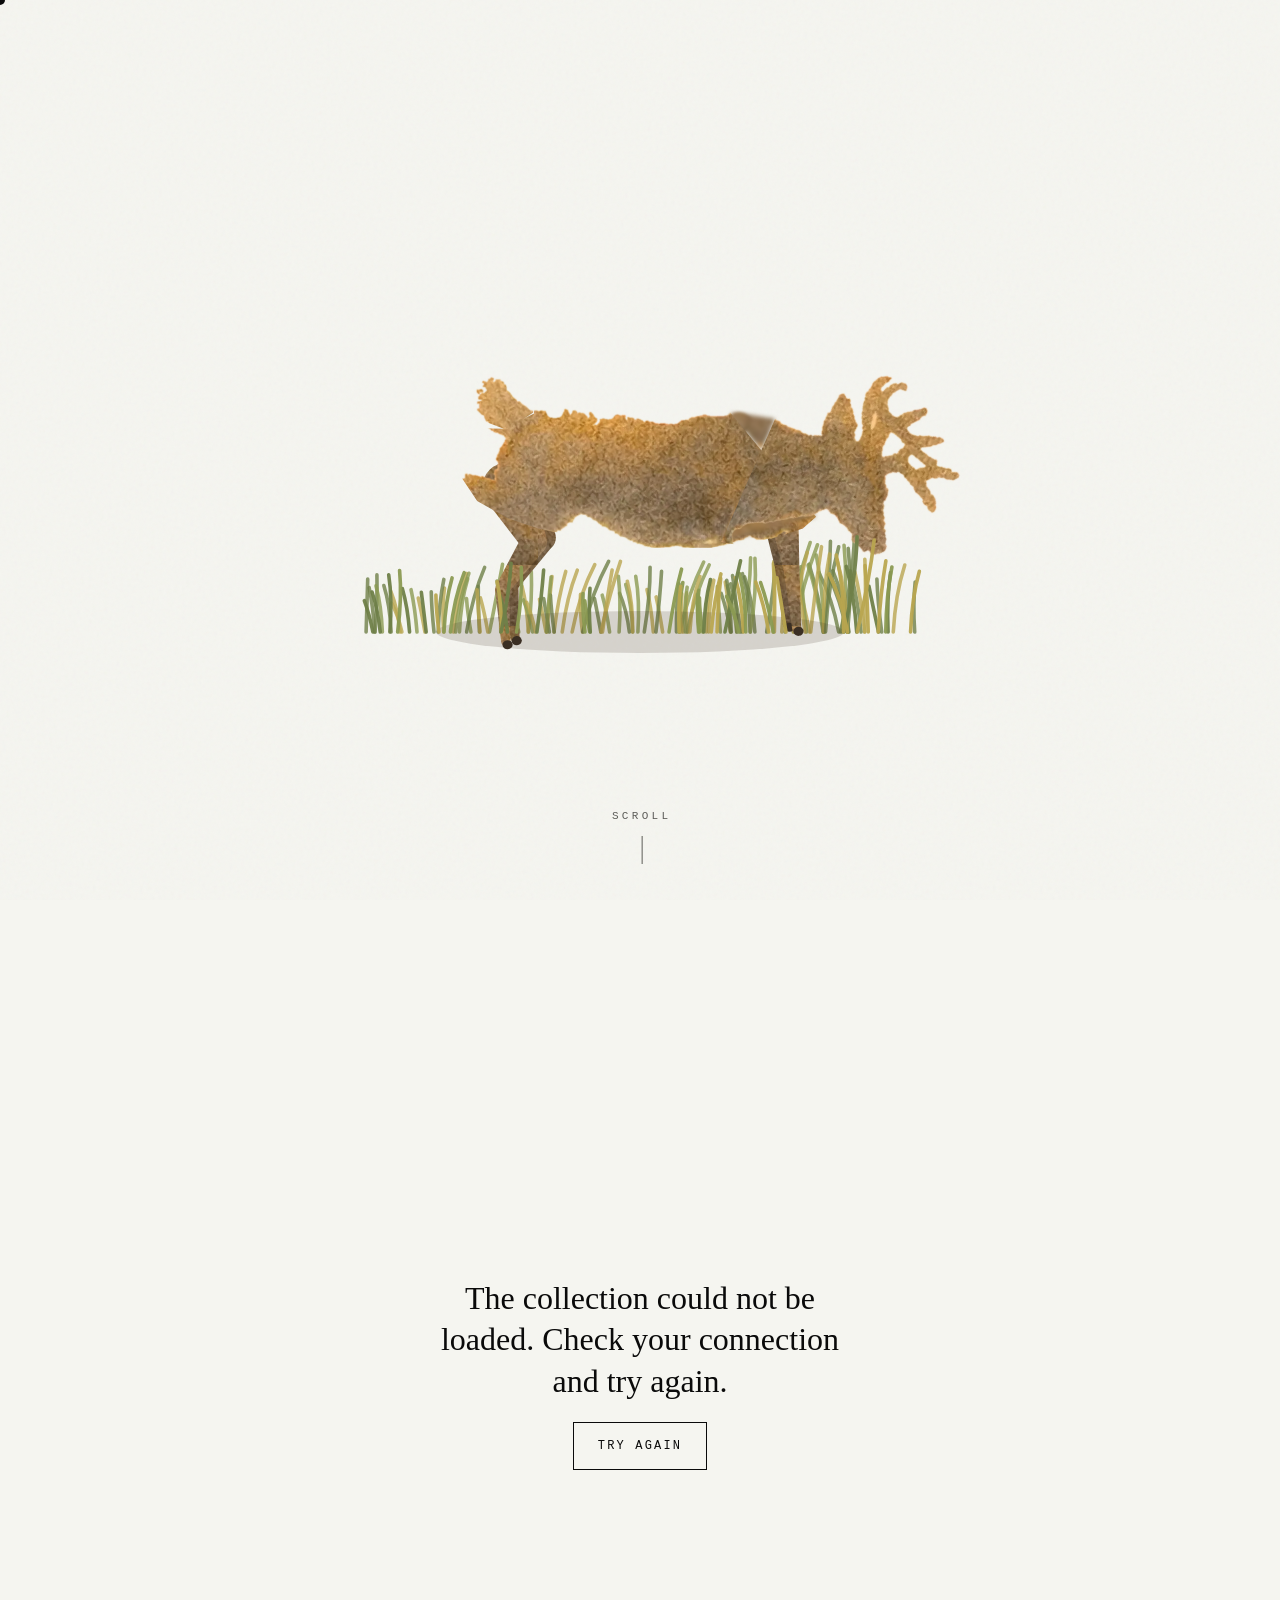
==== commit db50212a: "Add the running deer: cutout from the Deer Comes the Sun painting, rigged to graze, run and land on " ====
--- a/index.html
+++ b/index.html
@@ -16,10 +16,11 @@
 <link rel="stylesheet" href="css/site.css">
 </head>
 <body id="top">
-<a class="skip" href="#collection">Skip to the collection</a>
+<a class="skip" href="#collection">Skip to the shirts</a>
 <div id="cursor"></div>
 <div class="grain"></div>
 <div id="hold-layer"></div>
+<canvas id="deerCanvas" aria-hidden="true"></canvas>
 
 <div id="loading">
   <div class="loading-logo">SANTAI</div>
@@ -44,6 +45,11 @@
 </header>
 
 <main id="main">
+  <section class="intro" id="intro" aria-label="SANTAI">
+    <p class="sr-only">A deer grazes. Scroll to follow it to the shirts.</p>
+    <p class="intro-hint" aria-hidden="true">Scroll</p>
+  </section>
+
   <div class="stage-msg" id="stageMsg" role="status">
     <p id="stageMsgText"></p>
     <button id="stageRetry" type="button" hidden>Try again</button>
@@ -82,14 +88,19 @@
   </section>
 </main>
 
-<div class="mbar" id="mbar">
-  <div class="mbar-text"><div class="mbar-name" id="mbarName"></div><div class="mbar-price" id="mbarPrice"></div></div>
-  <button class="mbar-btn" id="mbarBtn" type="button">Order</button>
+<div class="drawer" id="drawer" hidden>
+  <div class="drawer-backdrop" id="drawerBackdrop"></div>
+  <div class="drawer-panel" id="drawerPanel" role="dialog" aria-modal="true" aria-labelledby="drawerTitle">
+    <button class="drawer-close" id="drawerClose" type="button" aria-label="Close details">Close</button>
+    <div class="drawer-body" id="drawerBody"></div>
+  </div>
 </div>
 
 <noscript><p class="noscript-msg">SANTAI needs JavaScript to show the collection.</p></noscript>
 
 <script src="js/core.js"></script>
+<script src="js/deer.js"></script>
 <script src="js/site.js"></script>
+<script src="js/scene.js"></script>
 </body>
 </html>
--- a/css/site.css
+++ b/css/site.css
@@ -62,7 +62,8 @@
 /* hold: the page falls away and the shirt sits on its own colour */
 #hold-layer{position:fixed;inset:0;z-index:50;opacity:0;pointer-events:none;background-size:cover;background-position:center;transition:opacity .45s var(--ease)}
 .holding #hold-layer{opacity:1}
-.holding .site-header,.holding .mbar{opacity:0;pointer-events:none}
+.holding .site-header{opacity:0;pointer-events:none}
+.holding #deerCanvas{opacity:0}
 
 /* ── loading ── */
 #loading{position:fixed;inset:0;z-index:2000;background:var(--paper);display:flex;flex-direction:column;align-items:center;justify-content:center;gap:1rem;transition:opacity .6s}
@@ -97,19 +98,16 @@
 
 /* ── piece (one shirt) ── */
 .collection{position:relative}
-.piece{--pad:clamp(5rem,11vw,10rem);padding:var(--pad) var(--gutter);display:grid;grid-template-columns:repeat(12,minmax(0,1fr));column-gap:clamp(1rem,2.5vw,2.5rem);align-items:start;position:relative}
-.piece:nth-of-type(3n+2){--pad:clamp(4rem,8vw,7rem)}
-.piece:nth-of-type(3n){--pad:clamp(6rem,14vw,13rem)}
-.piece.is-hero{padding-top:calc(var(--hdr) + 1.5rem);padding-bottom:clamp(4rem,8vw,7rem);min-height:100svh;align-items:center}
-
-.piece-plate{grid-column:1 / span 5;grid-row:1;justify-self:center;width:100%;align-self:stretch}
-.piece.is-hero .piece-plate{grid-column:1 / span 6}
-.piece-info{grid-column:7 / span 6;grid-row:1;padding-block:clamp(.5rem,2vw,2rem);max-width:40rem}
-.piece.is-hero .piece-info{grid-column:8 / span 5}
-.piece.is-flip .piece-plate{grid-column:8 / span 5;grid-row:1}
-.piece.is-flip .piece-info{grid-column:1 / span 6}
-
-.plate{position:sticky;top:calc(var(--hdr) + 1.5rem);width:min(100%,calc((100svh - var(--hdr) - 3rem) * .75));aspect-ratio:3 / 4;margin-inline:auto;background:var(--plate);touch-action:pan-y;user-select:none;-webkit-user-select:none;overflow:hidden;transition:background .4s var(--ease)}
+.piece{--pad:clamp(4rem,9vw,8rem);min-height:100svh;padding:var(--pad) var(--gutter);display:grid;grid-template-columns:repeat(12,minmax(0,1fr));column-gap:clamp(1rem,2.5vw,2.5rem);align-items:center;position:relative}
+.piece:nth-of-type(2n){--pad:clamp(6rem,13vw,12rem)}
+.piece-plate{grid-column:1 / span 6;grid-row:1;justify-self:center;width:100%}
+.piece-info{grid-column:8 / span 5;grid-row:1;max-width:36rem}
+.piece.is-flip .piece-plate{grid-column:7 / span 6}
+.piece.is-flip .piece-info{grid-column:1 / span 5;text-align:right;justify-self:end}
+.piece.is-flip .row-label{justify-content:flex-end}
+
+.plate{position:relative;width:min(100%,calc((100svh - var(--hdr) - 4rem) * .75));aspect-ratio:3 / 4;margin-inline:auto;background:var(--plate);touch-action:pan-y;user-select:none;-webkit-user-select:none;-webkit-touch-callout:none;overflow:hidden;cursor:pointer;transition:background .4s var(--ease),box-shadow .4s var(--ease)}
+.plate:hover{box-shadow:0 0 0 1px var(--ink)}
 .plate-img{position:absolute;inset:0;width:100%;height:100%;object-fit:contain;pointer-events:none;will-change:transform}
 .plate-back{opacity:0}
 .plate-svg{position:absolute;inset:0;width:100%;height:100%;pointer-events:none}
@@ -125,10 +123,11 @@
 .plate.is-held .plate-flip{opacity:0}
 
 @media(max-width:899px){
-  .piece{display:block;padding-block:clamp(3.5rem,12vw,6rem)}
-  .piece.is-hero{padding-top:calc(var(--hdr) + 1.25rem);min-height:0}
-  .plate{position:relative;top:0;width:min(100%,calc((100svh - var(--hdr) - 8rem) * .75),520px)}
-  .piece-info{margin-top:2rem;max-width:none}
+  .piece{display:flex;flex-direction:column;justify-content:center;gap:1.75rem;padding-block:clamp(4rem,14vw,7rem)}
+  .piece.is-flip .piece-info{text-align:left;justify-self:auto}
+  .piece.is-flip .row-label{justify-content:space-between}
+  .plate{width:min(100%,calc((100svh - var(--hdr) - 12rem) * .75),520px)}
+  .piece-info{max-width:none;width:100%}
 }
 
 /* info column */
@@ -141,7 +140,6 @@
 @keyframes pulse{0%,100%{opacity:1}50%{opacity:.35}}
 
 .name{font-family:var(--f-display);font-size:clamp(3.4rem,8.4vw,9rem);line-height:.88;letter-spacing:.01em;margin-top:clamp(1.25rem,3vw,2.25rem);text-wrap:balance;overflow-wrap:anywhere}
-.piece.is-hero .name{font-size:clamp(3.8rem,9.6vw,10.5rem)}
 .name .w{display:inline-block;overflow:hidden;vertical-align:top;padding-bottom:.06em;margin-bottom:-.06em}
 .name .w>span{display:inline-block}
 .sub{margin-top:1rem;font-size:.75rem;letter-spacing:.16em;text-transform:uppercase;color:var(--mute)}
@@ -216,7 +214,7 @@
 .band-info > div:nth-child(2){grid-column:7 / span 5}
 .band-info h3{font-size:.6875rem;letter-spacing:.16em;text-transform:uppercase;color:var(--band-mute);margin-bottom:.75rem}
 .band-info p{font-size:.9375rem;line-height:1.6;color:var(--paper);white-space:pre-line}
-.band-foot{display:flex;flex-wrap:wrap;gap:1rem 2rem;justify-content:space-between;align-items:center;margin-top:clamp(4rem,9vw,8rem);padding:1.5rem 0 calc(1.5rem + 64px);border-top:1px solid var(--band-line);font-size:.6875rem;letter-spacing:.16em;text-transform:uppercase;color:var(--band-mute)}
+.band-foot{display:flex;flex-wrap:wrap;gap:1rem 2rem;justify-content:space-between;align-items:center;margin-top:clamp(4rem,9vw,8rem);padding:1.5rem 0;border-top:1px solid var(--band-line);font-size:.6875rem;letter-spacing:.16em;text-transform:uppercase;color:var(--band-mute)}
 .band-foot a{color:var(--paper);display:inline-flex;align-items:center;min-height:44px;text-underline-offset:.35em}
 .band-foot nav{display:flex;flex-wrap:wrap;gap:0 1.5rem}
 @media(max-width:899px){
@@ -224,16 +222,7 @@
   .band-body{grid-column:1 / -1}
   .band-info > div,.band-info > div:first-child,.band-info > div:nth-child(2){grid-column:1 / -1;padding-bottom:1rem}
 }
-@media(min-width:900px){.band-foot{padding-bottom:1.5rem}}
-
-/* ── mobile order bar ── */
-.mbar{position:fixed;left:0;right:0;bottom:0;z-index:90;display:none;align-items:center;gap:1rem;padding:.5rem var(--gutter);min-height:64px;background:var(--paper);box-shadow:0 -1px 0 var(--line);transform:translateY(110%);transition:transform .45s var(--ease),opacity .3s}
-.mbar.show{transform:translateY(0)}
-.mbar-text{min-width:0;flex:1}
-.mbar-name{font-family:var(--f-display);font-size:1.35rem;letter-spacing:.08em;line-height:1;white-space:nowrap;overflow:hidden;text-overflow:ellipsis}
-.mbar-price{font-size:.75rem;color:var(--mute);margin-top:.2rem}
-.mbar-btn{min-height:44px;padding:0 1.25rem;background:var(--ink);color:var(--paper);border:0;font-size:.75rem;letter-spacing:.18em;text-transform:uppercase}
-@media(max-width:820px){.mbar{display:flex}}
+
 
 /* ── messages ── */
 .stage-msg{display:none;min-height:100svh;flex-direction:column;align-items:center;justify-content:center;gap:1.25rem;padding:calc(var(--hdr) + 2rem) var(--gutter) 3rem;text-align:center;position:relative;z-index:3}
@@ -258,3 +247,39 @@
 }
 
 .noscript-msg{padding:6rem var(--gutter) 2rem;font-family:var(--f-serif);font-size:1.5rem}
+
+/* ── the deer and its meadow ── */
+#deerCanvas{position:fixed;inset:0;z-index:70;pointer-events:none;opacity:0;transition:opacity .8s var(--ease)}
+#deerCanvas.ready{opacity:1}
+.drawer-open #deerCanvas{opacity:0}
+.intro{position:relative;height:100svh;min-height:420px}
+.intro-hint{position:absolute;left:50%;bottom:clamp(1.25rem,4vh,2.5rem);transform:translateX(-50%);font-size:.6875rem;letter-spacing:.3em;padding-left:.3em;text-transform:uppercase;color:var(--mute);opacity:0;animation:hint-in 1s var(--ease) 2.4s forwards}
+.intro-hint::after{content:'';display:block;width:1px;height:28px;margin:.75rem auto 0;background:var(--mute);transform-origin:top;animation:hint-line 2.2s var(--ease) 3s infinite}
+@keyframes hint-in{to{opacity:1}}
+@keyframes hint-line{0%{transform:scaleY(0)}50%{transform:scaleY(1);transform-origin:top}51%{transform-origin:bottom}100%{transform:scaleY(0);transform-origin:bottom}}
+.motion-paused .intro-hint::after{animation-play-state:paused}
+.at-intro .site-header{opacity:0;pointer-events:none}
+.at-intro .site-header:focus-within{opacity:1;pointer-events:auto}
+
+.piece-hint{margin-top:clamp(1.5rem,3vw,2.5rem);font-size:.6875rem;letter-spacing:.16em;text-transform:uppercase;color:var(--mute)}
+.coarse-pointer{display:none}
+@media(pointer:coarse){.coarse-pointer{display:inline}.fine-pointer{display:none}}
+
+/* ── details panel ── */
+.drawer{position:fixed;inset:0;z-index:300}
+.drawer-backdrop{position:absolute;inset:0;background:rgba(10,10,10,.42);opacity:0;transition:opacity .45s var(--ease);cursor:pointer}
+.drawer-panel{position:absolute;top:0;right:0;bottom:0;width:min(560px,100%);background:var(--paper);color:var(--ink);transform:translateX(100%);transition:transform .55s var(--ease-io);display:flex;flex-direction:column;box-shadow:-1px 0 0 var(--line)}
+.drawer.open .drawer-backdrop{opacity:1}
+.drawer.open .drawer-panel{transform:none}
+.drawer-close{position:absolute;top:.75rem;right:.75rem;z-index:2;min-height:44px;padding:0 1rem;background:var(--paper);border:1px solid var(--ink);font-size:.6875rem;letter-spacing:.18em;text-transform:uppercase;transition:background .2s,color .2s}
+.drawer-close:hover{background:var(--ink);color:var(--paper)}
+.drawer-body{flex:1;overflow-y:auto;overscroll-behavior:contain}
+.drawer-open,.drawer-open body{overflow:hidden}
+.details .gal{padding:4.25rem 1.5rem 1rem;scroll-padding-inline:1.5rem}
+.details .gal figure{height:clamp(18rem,52vh,30rem)}
+.details-body{padding:1rem 1.5rem 3rem}
+.details-name{font-family:var(--f-display);font-size:clamp(2.6rem,6vw,4rem);line-height:.9;letter-spacing:.01em;margin-top:1.25rem;text-wrap:balance}
+.details .story{font-size:clamp(1.2rem,1.6vw,1.45rem)}
+.details .price{margin-top:1.25rem}
+.details:not(:has(.gal)) .details-body{padding-top:4.25rem}
+@media(max-width:600px){.drawer-panel{width:100%}}
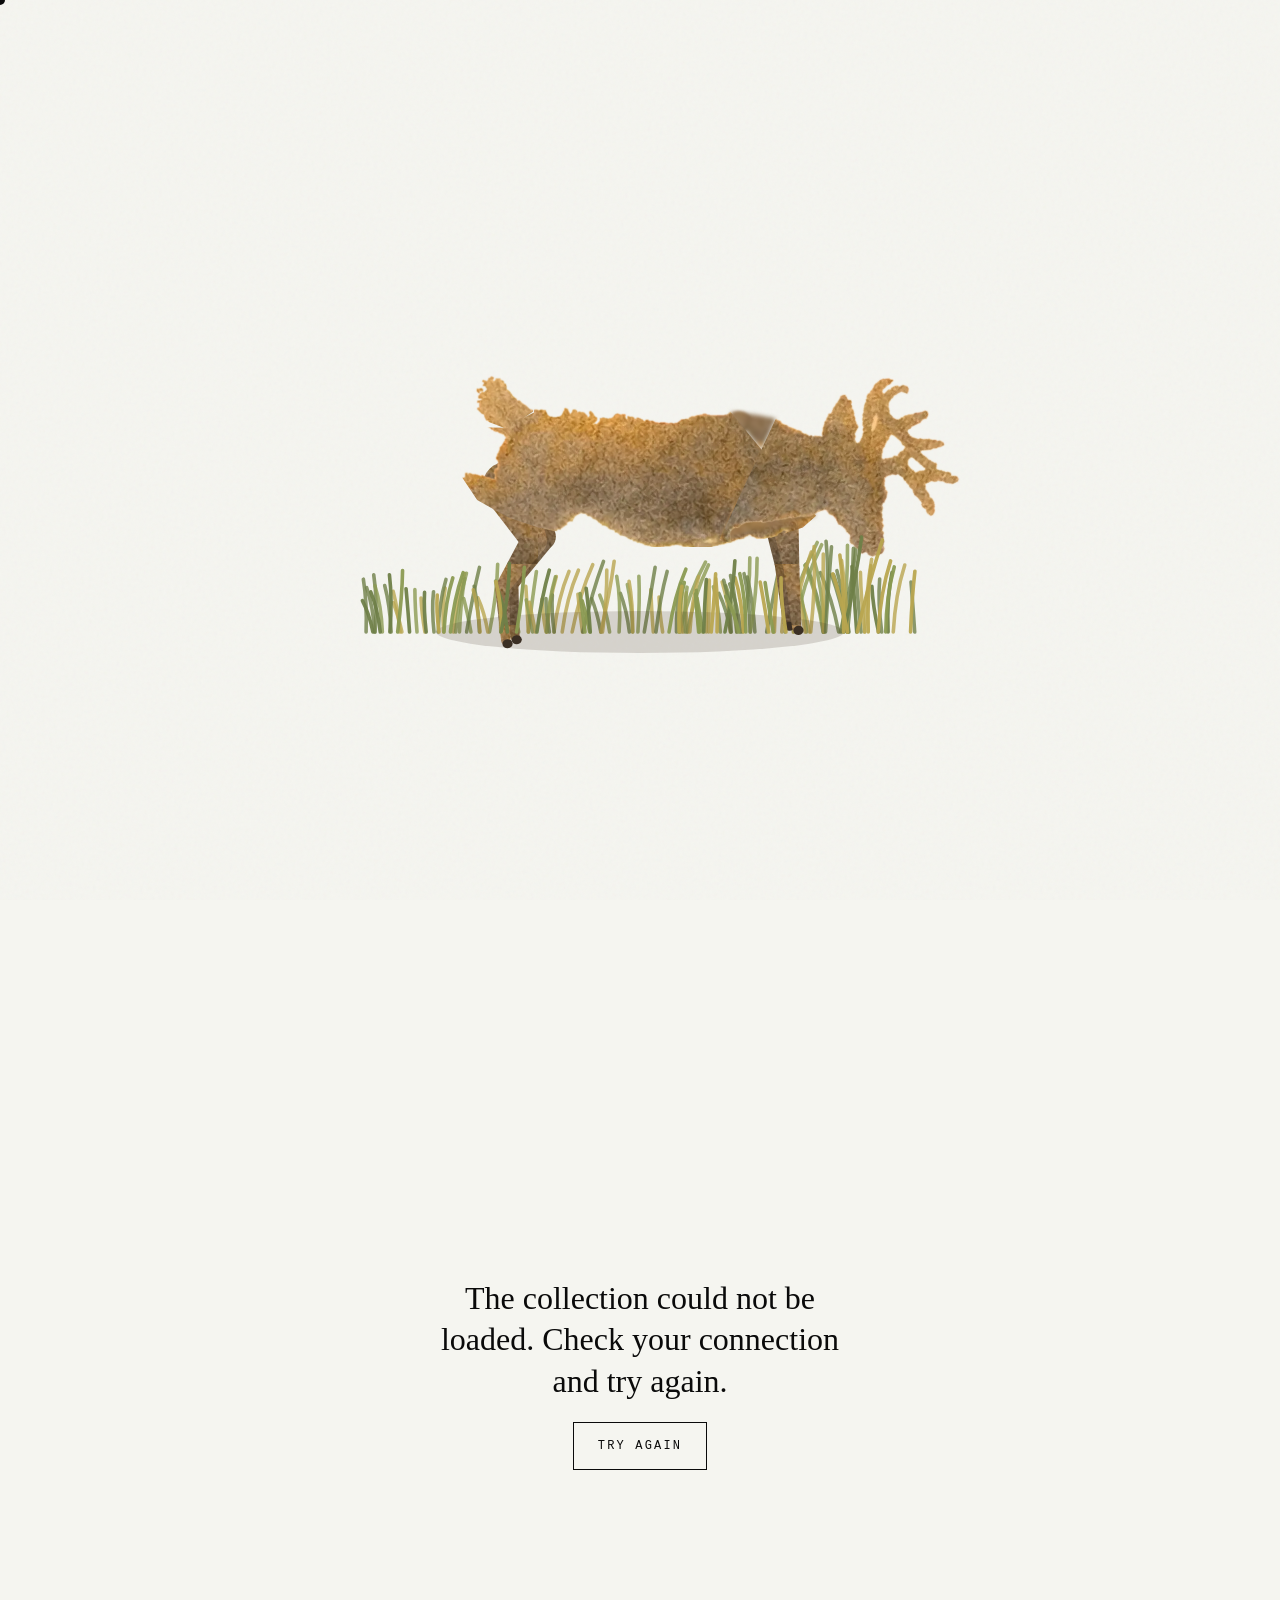
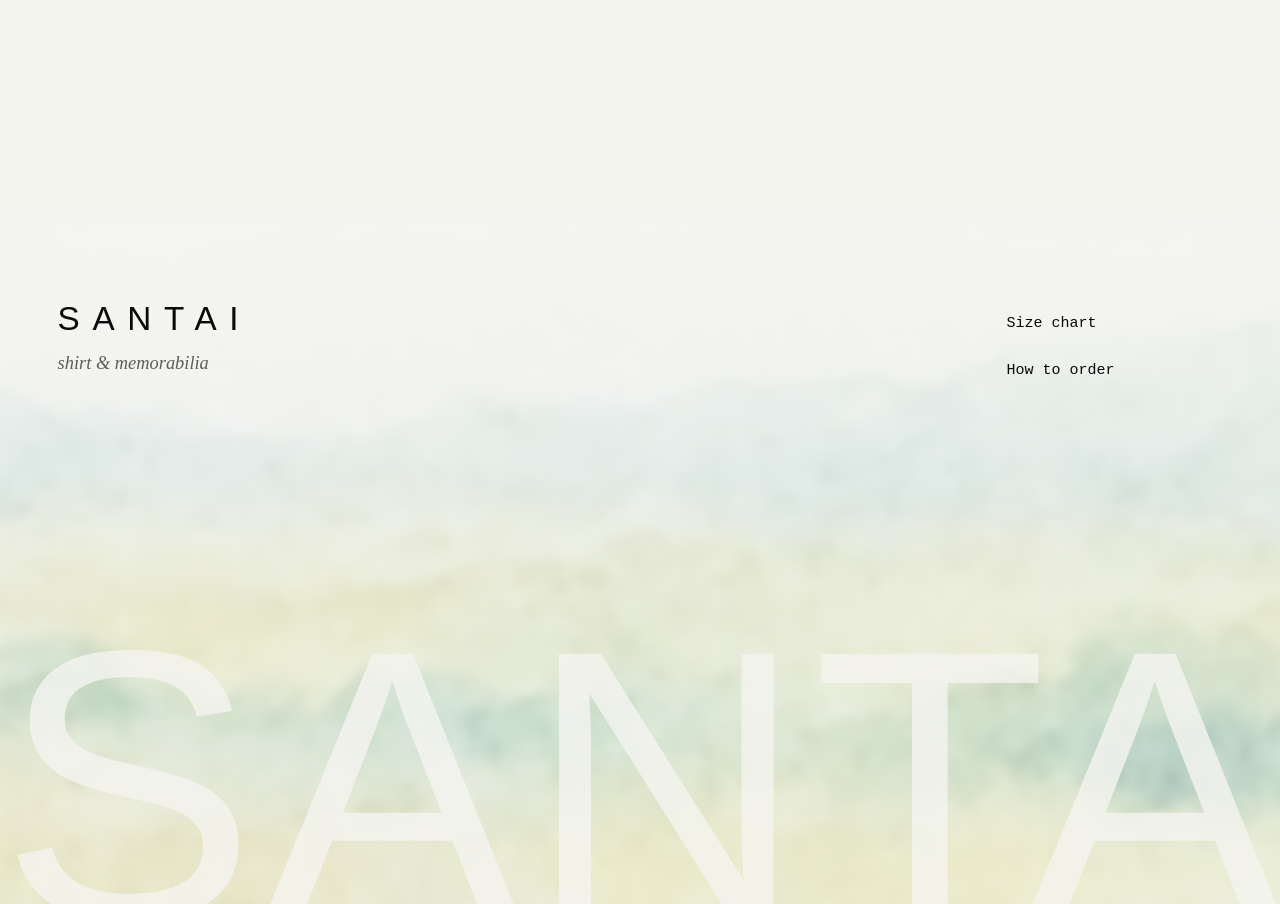
==== commit 79aad7f1: "Clean shirt-only page: no plate, name or number; Details cursor; paintings fade in behind each shirt" ====
--- a/index.html
+++ b/index.html
@@ -18,6 +18,7 @@
 <body id="top">
 <a class="skip" href="#collection">Skip to the shirts</a>
 <div id="cursor"></div>
+<div class="scene-bg" id="sceneBg" aria-hidden="true"></div>
 <div class="grain"></div>
 <div id="hold-layer"></div>
 <canvas id="deerCanvas" aria-hidden="true"></canvas>
@@ -40,14 +41,13 @@
     <a class="hdr-ig" data-ig href="https://instagram.com/santai.memorabilia" target="_blank" rel="noopener noreferrer" aria-label="SANTAI on Instagram">
       <svg aria-hidden="true" width="18" height="18" viewBox="0 0 24 24" fill="none" stroke="currentColor" stroke-width="1.6" stroke-linecap="round" stroke-linejoin="round"><rect x="2" y="2" width="20" height="20" rx="5" ry="5"/><circle cx="12" cy="12" r="4"/><circle cx="17.5" cy="6.5" r="0.8" fill="currentColor" stroke="none"/></svg>
     </a>
-    <a class="hdr-link hdr-order" href="#orderBand">Order</a>
+    <a class="hdr-link hdr-order" href="#how-to-order" data-how-to-order>Order</a>
   </div>
 </header>
 
 <main id="main">
   <section class="intro" id="intro" aria-label="SANTAI">
     <p class="sr-only">A deer grazes. Scroll to follow it to the shirts.</p>
-    <p class="intro-hint" aria-hidden="true">Scroll</p>
   </section>
 
   <div class="stage-msg" id="stageMsg" role="status">
@@ -55,38 +55,25 @@
     <button id="stageRetry" type="button" hidden>Try again</button>
   </div>
 
-  <div class="marquee" id="marquee" hidden>
-    <div class="marquee-track" id="marqueeTrack"></div>
-    <button class="marquee-btn" id="motionBtn" type="button" aria-pressed="false">Pause</button>
+  <div class="collection" id="collection" tabindex="-1"></div>
+</main>
+
+<footer class="site-foot" id="footer">
+  <div class="foot-inner">
+    <div class="foot-brand">
+      <p class="foot-word">SANTAI</p>
+      <p class="foot-sub">shirt &amp; memorabilia</p>
+    </div>
+    <nav class="foot-nav" aria-label="Footer">
+      <ul class="foot-list" id="footShirts"></ul>
+      <ul class="foot-list">
+        <li><a href="sizechart.html">Size chart</a></li>
+        <li><a href="#how-to-order" data-how-to-order>How to order</a></li>
+      </ul>
+    </nav>
   </div>
-
-  <div class="collection" id="collection" tabindex="-1"></div>
-
-  <section class="band" id="orderBand" aria-labelledby="orderTitle" hidden>
-    <div class="band-grid">
-      <h2 class="band-title" id="orderTitle">Order</h2>
-      <div class="band-body">
-        <p class="band-lede" id="bandHow"></p>
-        <div class="band-actions">
-          <a class="btn-inv" id="bandWa" href="https://wa.me/" target="_blank" rel="noopener noreferrer" hidden>Message on WhatsApp</a>
-          <a class="btn-inv ghost" id="bandIg" href="https://ig.me/m/santai.memorabilia" target="_blank" rel="noopener noreferrer">Message on Instagram</a>
-        </div>
-      </div>
-    </div>
-    <div class="band-info" id="bandInfo" hidden>
-      <div id="shipBlock" hidden><h3>Shipping</h3><p id="shipText"></p></div>
-      <div id="retBlock" hidden><h3>Returns</h3><p id="retText"></p></div>
-    </div>
-    <div class="band-foot">
-      <span>&copy; <span id="year"></span> SANTAI</span>
-      <nav aria-label="Footer">
-        <a href="sizechart.html">Size chart</a>
-        <a data-ig href="https://instagram.com/santai.memorabilia" target="_blank" rel="noopener noreferrer">Instagram</a>
-        <a href="#top">Back to top</a>
-      </nav>
-    </div>
-  </section>
-</main>
+  <p class="foot-giant" aria-hidden="true">SANTAI</p>
+</footer>
 
 <div class="drawer" id="drawer" hidden>
   <div class="drawer-backdrop" id="drawerBackdrop"></div>
--- a/css/site.css
+++ b/css/site.css
@@ -50,7 +50,9 @@
 
 /* ── cursor (desktop only) ── */
 #cursor{position:fixed;top:0;left:0;z-index:9999;width:10px;height:10px;background:var(--ink);border-radius:50%;pointer-events:none;transform:translate(-50%,-50%);transition:width .25s var(--ease),height .25s var(--ease),background .25s,border .2s,opacity .15s;mix-blend-mode:normal}
-#cursor.ring{width:48px;height:48px;background:transparent;border:1.5px solid var(--ink)}
+#cursor.ring{width:92px;height:92px;background:var(--ink);border:0;display:flex;align-items:center;justify-content:center}
+#cursor.ring::after{content:'Details';font-family:var(--f-mono);font-size:.6875rem;letter-spacing:.18em;text-transform:uppercase;color:var(--paper);padding-left:.18em}
+#cursor.ring.press{width:84px;height:84px}
 #cursor.press{width:6px;height:6px}
 #cursor.over{opacity:0}
 #cursor.on-dark{background:var(--paper)}
@@ -98,16 +100,9 @@
 
 /* ── piece (one shirt) ── */
 .collection{position:relative}
-.piece{--pad:clamp(4rem,9vw,8rem);min-height:100svh;padding:var(--pad) var(--gutter);display:grid;grid-template-columns:repeat(12,minmax(0,1fr));column-gap:clamp(1rem,2.5vw,2.5rem);align-items:center;position:relative}
-.piece:nth-of-type(2n){--pad:clamp(6rem,13vw,12rem)}
-.piece-plate{grid-column:1 / span 6;grid-row:1;justify-self:center;width:100%}
-.piece-info{grid-column:8 / span 5;grid-row:1;max-width:36rem}
-.piece.is-flip .piece-plate{grid-column:7 / span 6}
-.piece.is-flip .piece-info{grid-column:1 / span 5;text-align:right;justify-self:end}
-.piece.is-flip .row-label{justify-content:flex-end}
-
-.plate{position:relative;width:min(100%,calc((100svh - var(--hdr) - 4rem) * .75));aspect-ratio:3 / 4;margin-inline:auto;background:var(--plate);touch-action:pan-y;user-select:none;-webkit-user-select:none;-webkit-touch-callout:none;overflow:hidden;cursor:pointer;transition:background .4s var(--ease),box-shadow .4s var(--ease)}
-.plate:hover{box-shadow:0 0 0 1px var(--ink)}
+.piece{min-height:100svh;padding:calc(var(--hdr) + 1rem) var(--gutter) 2rem;display:flex;align-items:center;justify-content:center;position:relative}
+.piece-plate{width:100%;display:flex;justify-content:center}
+.plate{position:relative;width:min(100%,calc((100svh - var(--hdr) - 3rem) * var(--ar, .75)),1150px);aspect-ratio:var(--ar, .75);touch-action:pan-y;user-select:none;-webkit-user-select:none;-webkit-touch-callout:none;cursor:pointer}
 .plate-img{position:absolute;inset:0;width:100%;height:100%;object-fit:contain;pointer-events:none;will-change:transform}
 .plate-back{opacity:0}
 .plate-svg{position:absolute;inset:0;width:100%;height:100%;pointer-events:none}
@@ -118,16 +113,13 @@
 .plate.is-touched .plate-hint{opacity:0}
 .plate-flip{position:absolute;right:.5rem;bottom:.5rem;min-width:44px;height:44px;padding:0 .9rem;background:var(--paper);border:1px solid var(--ink);font-size:.6875rem;letter-spacing:.16em;text-transform:uppercase;transition:background .2s,color .2s}
 .plate-flip:hover{background:var(--ink);color:var(--paper)}
-.plate.is-held{z-index:60;background:transparent}
+.plate.is-held{z-index:60}
 .plate.is-held .plate-no,.plate.is-held .plate-hint,.plate.is-held .plate-deg{color:var(--paper)}
 .plate.is-held .plate-flip{opacity:0}
 
 @media(max-width:899px){
-  .piece{display:flex;flex-direction:column;justify-content:center;gap:1.75rem;padding-block:clamp(4rem,14vw,7rem)}
-  .piece.is-flip .piece-info{text-align:left;justify-self:auto}
-  .piece.is-flip .row-label{justify-content:space-between}
-  .plate{width:min(100%,calc((100svh - var(--hdr) - 12rem) * .75),520px)}
-  .piece-info{max-width:none;width:100%}
+  .piece{padding:calc(var(--hdr) + .5rem) .75rem 1.5rem}
+  .plate{width:min(100%,calc((100svh - var(--hdr) - 4rem) * var(--ar, .75)))}
 }
 
 /* info column */
@@ -188,42 +180,6 @@
 .gal figure:hover img{transform:scale(1.035)}
 @media(max-width:899px){.piece-gallery{grid-row:auto}.gal figure{height:clamp(18rem,58vh,30rem)}}
 
-/* ── marquee band ── */
-.marquee{position:relative;z-index:3;border-block:1px solid var(--line);overflow:hidden;padding:.95rem 0;background:var(--paper)}
-.marquee-track{display:flex;gap:4.5rem;width:max-content;animation:marquee 34s linear infinite}
-.marquee-item{font-size:.6875rem;letter-spacing:.3em;text-transform:uppercase;color:var(--mute);white-space:nowrap}
-@keyframes marquee{to{transform:translateX(-50%)}}
-.marquee-btn{position:absolute;right:0;top:0;bottom:0;padding:0 var(--gutter) 0 1.5rem;background:linear-gradient(90deg,transparent,var(--paper) 1.25rem);border:0;font-size:.6875rem;letter-spacing:.2em;text-transform:uppercase;color:var(--ink)}
-.marquee-btn::after{content:'';position:absolute;inset:-9px 0}
-.motion-paused .marquee-track,.motion-paused .status.ok i{animation-play-state:paused}
-
-/* ── order band ── */
-.band{position:relative;z-index:3;background:var(--band);color:var(--paper);padding:clamp(5rem,12vw,11rem) var(--gutter) 0}
-.band-grid{display:grid;grid-template-columns:repeat(12,minmax(0,1fr));column-gap:clamp(1rem,2.5vw,2.5rem);row-gap:3rem}
-.band-title{grid-column:1 / span 8;font-family:var(--f-display);font-size:clamp(5rem,18vw,21rem);line-height:.8;letter-spacing:.01em;margin-left:-.04em;text-transform:uppercase}
-.band-body{grid-column:9 / span 4;align-self:end;padding-bottom:1rem}
-.band-lede{font-family:var(--f-serif);font-size:clamp(1.3rem,1.9vw,1.7rem);line-height:1.3;color:var(--paper)}
-.band-actions{display:flex;flex-direction:column;gap:.75rem;margin-top:2rem}
-.btn-inv{display:flex;align-items:center;justify-content:center;min-height:60px;padding:0 1.5rem;border:1px solid var(--paper);background:var(--paper);color:var(--ink);font-size:.8125rem;letter-spacing:.2em;text-transform:uppercase;text-decoration:none;transition:background .3s,color .3s}
-.btn-inv:hover{background:transparent;color:var(--paper)}
-.btn-inv.ghost{background:transparent;color:var(--paper)}
-.btn-inv.ghost:hover{background:var(--paper);color:var(--ink)}
-.band-info{grid-column:1 / -1;display:grid;grid-template-columns:repeat(12,minmax(0,1fr));column-gap:clamp(1rem,2.5vw,2.5rem);border-top:1px solid var(--band-line);margin-top:clamp(2rem,5vw,4rem)}
-.band-info > div{grid-column:span 4;padding:1.5rem 0 0}
-.band-info > div:first-child{grid-column:1 / span 5}
-.band-info > div:nth-child(2){grid-column:7 / span 5}
-.band-info h3{font-size:.6875rem;letter-spacing:.16em;text-transform:uppercase;color:var(--band-mute);margin-bottom:.75rem}
-.band-info p{font-size:.9375rem;line-height:1.6;color:var(--paper);white-space:pre-line}
-.band-foot{display:flex;flex-wrap:wrap;gap:1rem 2rem;justify-content:space-between;align-items:center;margin-top:clamp(4rem,9vw,8rem);padding:1.5rem 0;border-top:1px solid var(--band-line);font-size:.6875rem;letter-spacing:.16em;text-transform:uppercase;color:var(--band-mute)}
-.band-foot a{color:var(--paper);display:inline-flex;align-items:center;min-height:44px;text-underline-offset:.35em}
-.band-foot nav{display:flex;flex-wrap:wrap;gap:0 1.5rem}
-@media(max-width:899px){
-  .band-title{grid-column:1 / -1;font-size:clamp(5rem,30vw,12rem)}
-  .band-body{grid-column:1 / -1}
-  .band-info > div,.band-info > div:first-child,.band-info > div:nth-child(2){grid-column:1 / -1;padding-bottom:1rem}
-}
-
-
 /* ── messages ── */
 .stage-msg{display:none;min-height:100svh;flex-direction:column;align-items:center;justify-content:center;gap:1.25rem;padding:calc(var(--hdr) + 2rem) var(--gutter) 3rem;text-align:center;position:relative;z-index:3}
 .stage-msg.show{display:flex}
@@ -253,11 +209,6 @@
 #deerCanvas.ready{opacity:1}
 .drawer-open #deerCanvas{opacity:0}
 .intro{position:relative;height:100svh;min-height:420px}
-.intro-hint{position:absolute;left:50%;bottom:clamp(1.25rem,4vh,2.5rem);transform:translateX(-50%);font-size:.6875rem;letter-spacing:.3em;padding-left:.3em;text-transform:uppercase;color:var(--mute);opacity:0;animation:hint-in 1s var(--ease) 2.4s forwards}
-.intro-hint::after{content:'';display:block;width:1px;height:28px;margin:.75rem auto 0;background:var(--mute);transform-origin:top;animation:hint-line 2.2s var(--ease) 3s infinite}
-@keyframes hint-in{to{opacity:1}}
-@keyframes hint-line{0%{transform:scaleY(0)}50%{transform:scaleY(1);transform-origin:top}51%{transform-origin:bottom}100%{transform:scaleY(0);transform-origin:bottom}}
-.motion-paused .intro-hint::after{animation-play-state:paused}
 .at-intro .site-header{opacity:0;pointer-events:none}
 .at-intro .site-header:focus-within{opacity:1;pointer-events:auto}
 
@@ -283,3 +234,36 @@
 .details .price{margin-top:1.25rem}
 .details:not(:has(.gal)) .details-body{padding-top:4.25rem}
 @media(max-width:600px){.drawer-panel{width:100%}}
+
+/* the painting behind the shirt in view, faded in by scroll (site.js) */
+.scene-bg{position:fixed;inset:0;z-index:0;pointer-events:none}
+.scene-bg-layer{position:absolute;inset:0;background-size:cover;background-position:center;opacity:0;will-change:opacity}
+.intro,.collection,.site-foot,.stage-msg{position:relative}
+
+/* how to order */
+.how-actions{display:flex;flex-direction:column;gap:.75rem;margin-top:2rem}
+.cta-link{text-decoration:none}
+.cta.ghost{background:transparent;color:var(--ink)}
+.cta.ghost::before{background:var(--ink)}
+.cta.ghost:hover{color:var(--paper)}
+.how-block{margin-top:2rem;padding-top:1rem;border-top:1px solid var(--line)}
+.how-block h3{font-size:.6875rem;letter-spacing:.16em;text-transform:uppercase;color:var(--mute);margin-bottom:.6rem}
+.how-block p{font-size:.9375rem;line-height:1.6;white-space:pre-line}
+.how .details-body{padding-top:4.5rem}
+
+/* ── footer: the painted hills, a quiet index, and the name set huge where the land meets the page ── */
+.site-foot{overflow:hidden;isolation:isolate;min-height:clamp(30rem,70vw,44rem);display:flex;flex-direction:column;justify-content:space-between;padding:clamp(4rem,8vw,7rem) var(--gutter) 0;background:var(--paper)}
+/* the hills painting, softened so its low resolution reads as wet paint, then faded into the page at the top */
+.site-foot::before{content:'';position:absolute;inset:-24px;z-index:-2;background:url("../img/footer-hills.webp") center bottom / cover no-repeat;filter:blur(6px) saturate(1.05)}
+.site-foot::after{content:'';position:absolute;inset:0;z-index:-1;background:linear-gradient(to bottom,var(--paper) 0%,rgba(245,245,240,.6) 30%,rgba(245,245,240,0) 62%)}
+.foot-inner{display:grid;grid-template-columns:minmax(0,1.4fr) minmax(0,1fr);gap:2rem clamp(1rem,4vw,4rem);max-width:1200px;width:100%;margin:0 auto}
+.foot-word{font-family:var(--f-display);font-size:clamp(1.6rem,2.6vw,2.2rem);letter-spacing:.38em;line-height:1}
+.foot-sub{margin-top:.9rem;font-family:var(--f-serif);font-style:italic;font-size:1.15rem;color:var(--mute)}
+.foot-nav{display:grid;grid-template-columns:repeat(2,minmax(0,1fr));gap:1rem 2rem}
+.foot-list{list-style:none;display:flex;flex-direction:column;gap:.2rem}
+.foot-list a{display:inline-flex;align-items:center;min-height:44px;font-size:.9375rem;color:var(--ink);text-decoration:none;background:linear-gradient(currentColor,currentColor) left 75% / 0 1px no-repeat;transition:background-size .4s var(--ease)}
+.foot-list a:hover{background-size:100% 1px}
+.foot-giant{font-family:var(--f-display);font-size:clamp(7rem,30vw,30rem);line-height:.74;letter-spacing:.02em;text-align:center;color:rgba(245,245,240,.82);margin:clamp(2rem,6vw,5rem) calc(var(--gutter) * -1) -.06em;white-space:nowrap;user-select:none;pointer-events:none}
+@media(max-width:700px){
+  .foot-inner{grid-template-columns:1fr}
+}
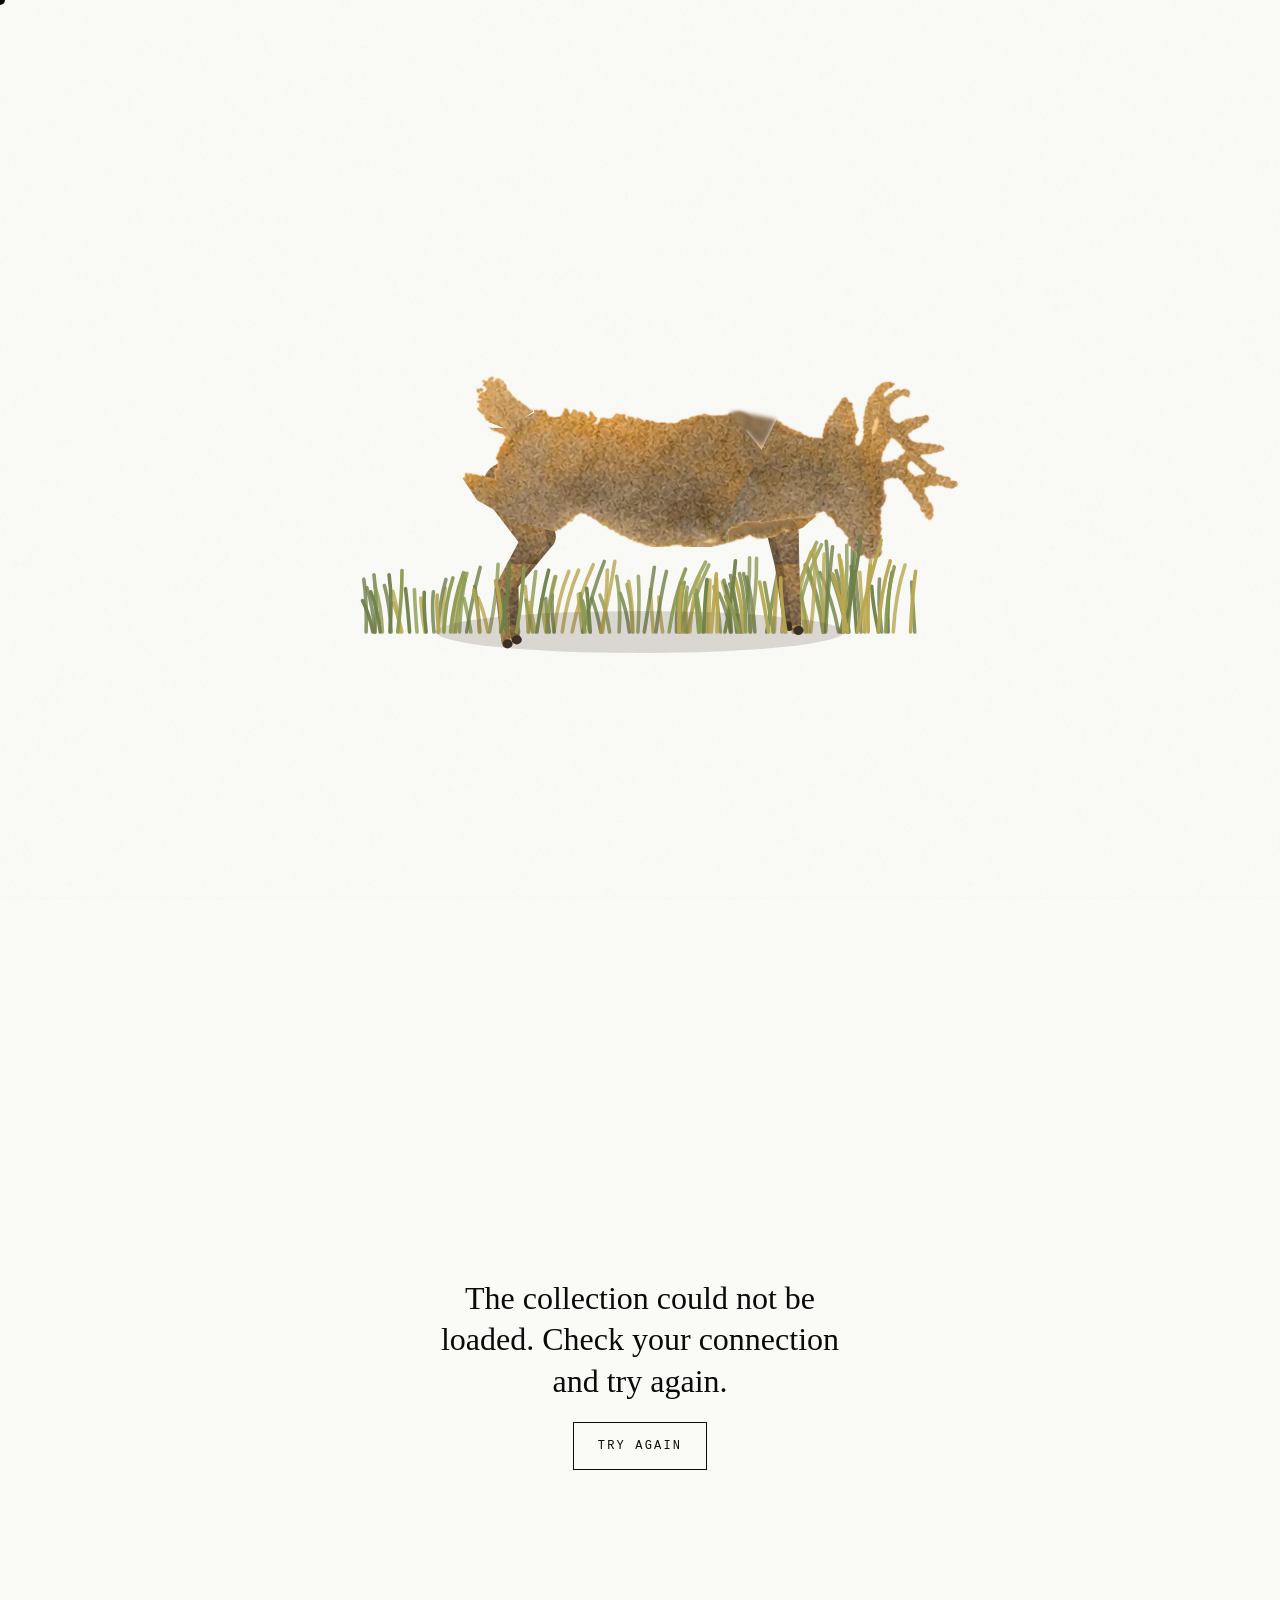
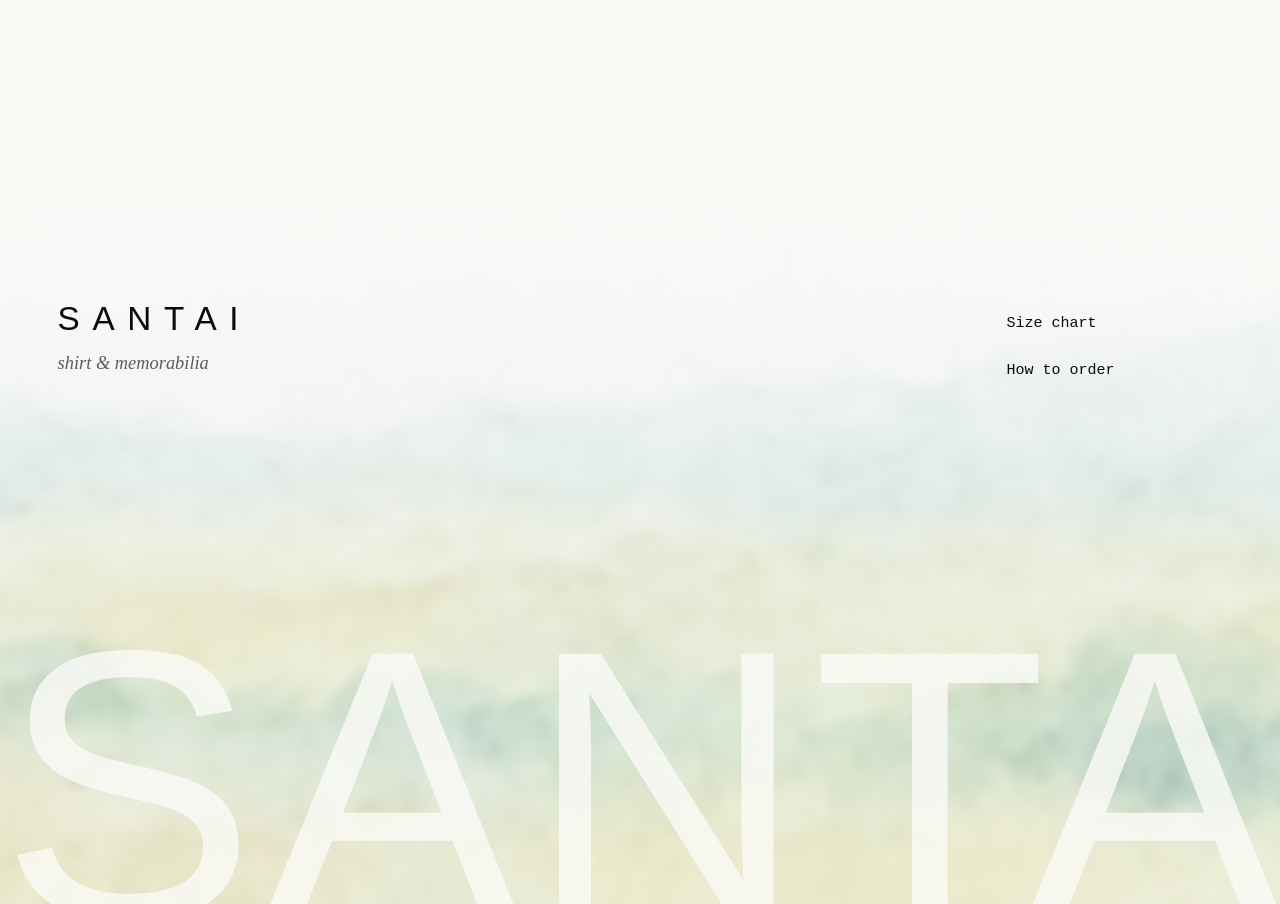
==== commit 54e559cf: "Lighten the page to a barely warm white (#fafaf7) Co-Authored-By: Claude Opus 5.5 <noreply@anthropic" ====
--- a/index.html
+++ b/index.html
@@ -5,7 +5,7 @@
 <meta http-equiv="Content-Security-Policy" content="default-src 'none'; script-src 'self'; style-src 'self' https://fonts.googleapis.com; font-src https://fonts.gstatic.com; img-src 'self' data: blob: https://iddwjrusnkvblezkrqjz.supabase.co; media-src blob: https://iddwjrusnkvblezkrqjz.supabase.co; connect-src https://iddwjrusnkvblezkrqjz.supabase.co; base-uri 'none'; form-action 'none'; object-src 'none'"/>
 <meta name="viewport" content="width=device-width, initial-scale=1.0"/>
 <meta name="description" content="SANTAI shirts, one at a time. Choose a size and order by message."/>
-<meta name="theme-color" content="#f5f5f0"/>
+<meta name="theme-color" content="#fafaf7"/>
 <title>SANTAI</title>
   <link rel="icon" type="image/png" href="[data-uri]"/>
 <link rel="preconnect" href="https://fonts.googleapis.com">
--- a/css/site.css
+++ b/css/site.css
@@ -3,7 +3,7 @@
 *,*::before,*::after{box-sizing:border-box;margin:0;padding:0}
 
 :root{
-  --paper:#f5f5f0;
+  --paper:#fafaf7;
   --plate:#e8e4d9;
   --ink:#0a0a0a;
   --ink-2:#34342f;
@@ -11,7 +11,7 @@
   --line:rgba(10,10,10,.14);
   --band:#0d0d0c;
   --band-mute:#b8b8b0;
-  --band-line:rgba(245,245,240,.2);
+  --band-line:rgba(250,250,247,.2);
   --ok:#0a0a0a;
   --low:#b4530a;
   --out:#b3261e;
@@ -255,7 +255,7 @@
 .site-foot{overflow:hidden;isolation:isolate;min-height:clamp(30rem,70vw,44rem);display:flex;flex-direction:column;justify-content:space-between;padding:clamp(4rem,8vw,7rem) var(--gutter) 0;background:var(--paper)}
 /* the hills painting, softened so its low resolution reads as wet paint, then faded into the page at the top */
 .site-foot::before{content:'';position:absolute;inset:-24px;z-index:-2;background:url("../img/footer-hills.webp") center bottom / cover no-repeat;filter:blur(6px) saturate(1.05)}
-.site-foot::after{content:'';position:absolute;inset:0;z-index:-1;background:linear-gradient(to bottom,var(--paper) 0%,rgba(245,245,240,.6) 30%,rgba(245,245,240,0) 62%)}
+.site-foot::after{content:'';position:absolute;inset:0;z-index:-1;background:linear-gradient(to bottom,var(--paper) 0%,rgba(250,250,247,.6) 30%,rgba(250,250,247,0) 62%)}
 .foot-inner{display:grid;grid-template-columns:minmax(0,1.4fr) minmax(0,1fr);gap:2rem clamp(1rem,4vw,4rem);max-width:1200px;width:100%;margin:0 auto}
 .foot-word{font-family:var(--f-display);font-size:clamp(1.6rem,2.6vw,2.2rem);letter-spacing:.38em;line-height:1}
 .foot-sub{margin-top:.9rem;font-family:var(--f-serif);font-style:italic;font-size:1.15rem;color:var(--mute)}
@@ -263,7 +263,7 @@
 .foot-list{list-style:none;display:flex;flex-direction:column;gap:.2rem}
 .foot-list a{display:inline-flex;align-items:center;min-height:44px;font-size:.9375rem;color:var(--ink);text-decoration:none;background:linear-gradient(currentColor,currentColor) left 75% / 0 1px no-repeat;transition:background-size .4s var(--ease)}
 .foot-list a:hover{background-size:100% 1px}
-.foot-giant{font-family:var(--f-display);font-size:clamp(7rem,30vw,30rem);line-height:.74;letter-spacing:.02em;text-align:center;color:rgba(245,245,240,.82);margin:clamp(2rem,6vw,5rem) calc(var(--gutter) * -1) -.06em;white-space:nowrap;user-select:none;pointer-events:none}
+.foot-giant{font-family:var(--f-display);font-size:clamp(7rem,30vw,30rem);line-height:.74;letter-spacing:.02em;text-align:center;color:rgba(250,250,247,.82);margin:clamp(2rem,6vw,5rem) calc(var(--gutter) * -1) -.06em;white-space:nowrap;user-select:none;pointer-events:none}
 @media(max-width:700px){
   .foot-inner{grid-template-columns:1fr}
 }
